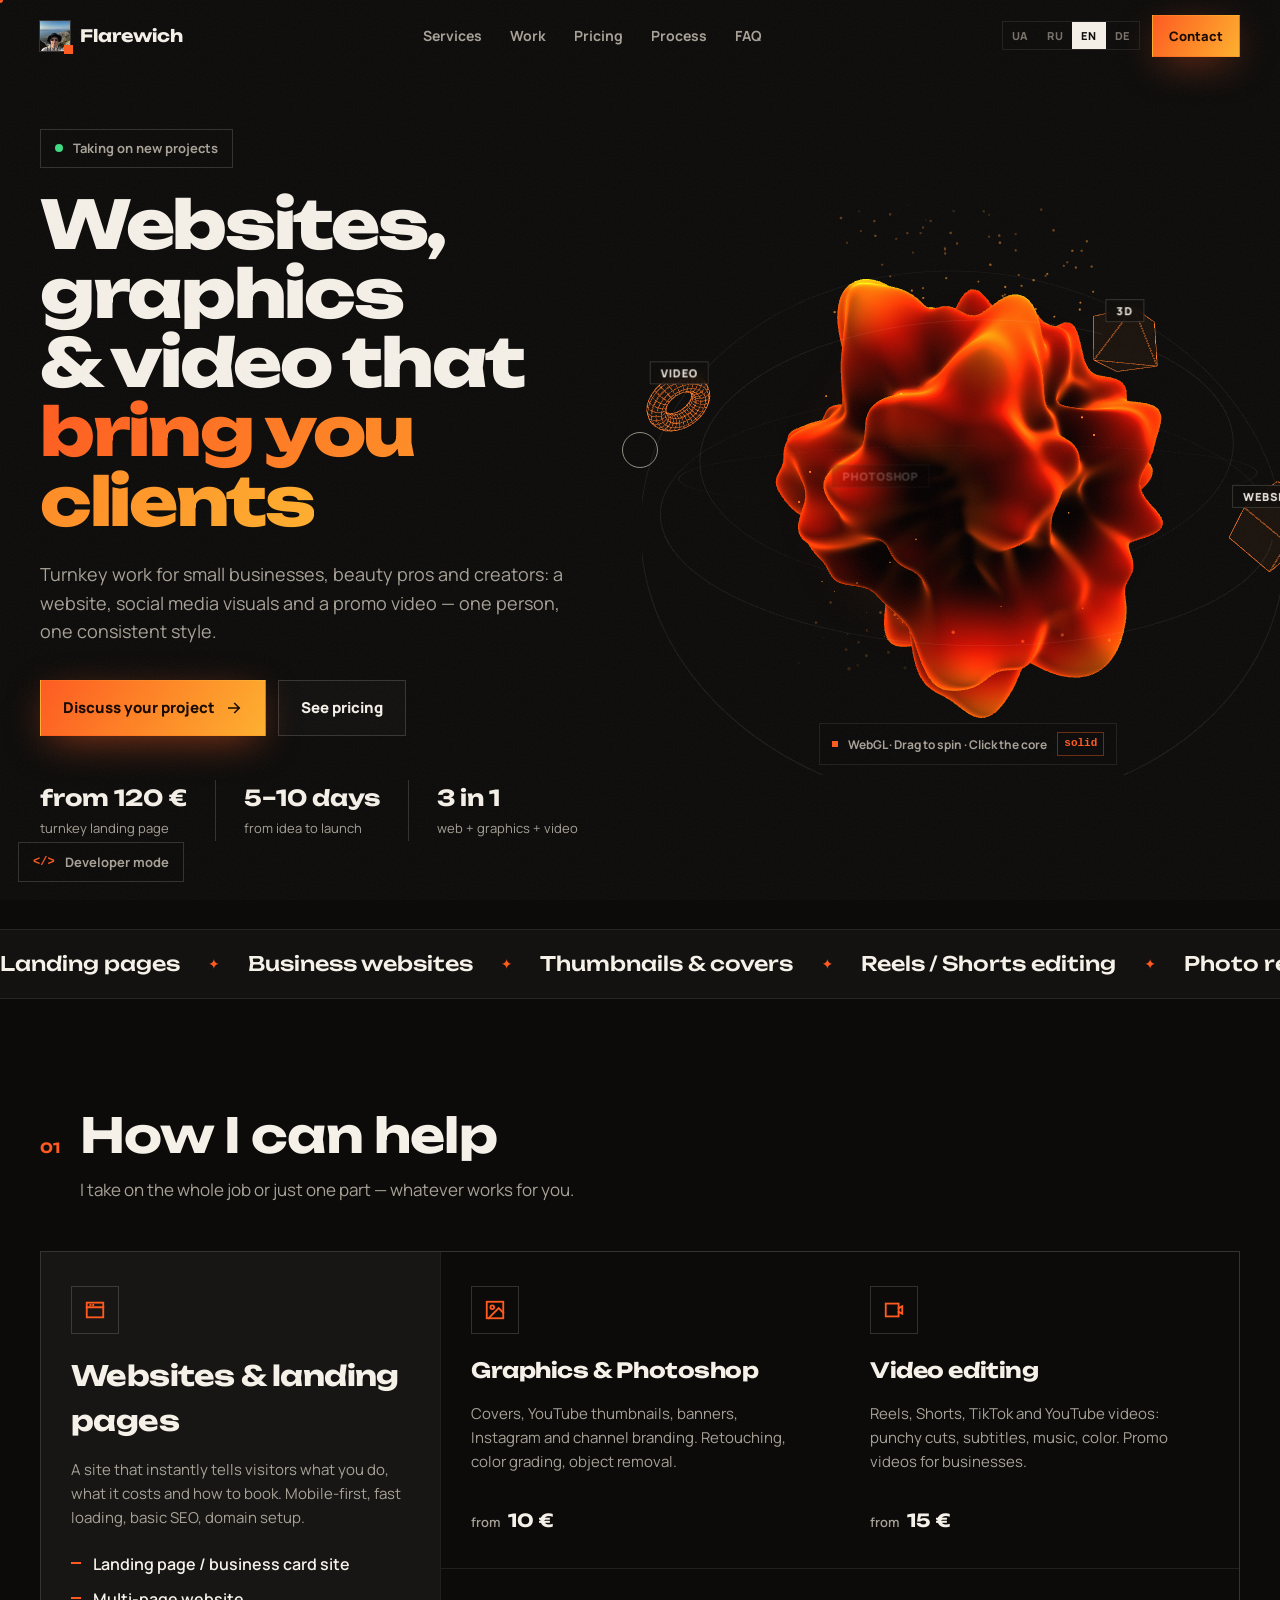
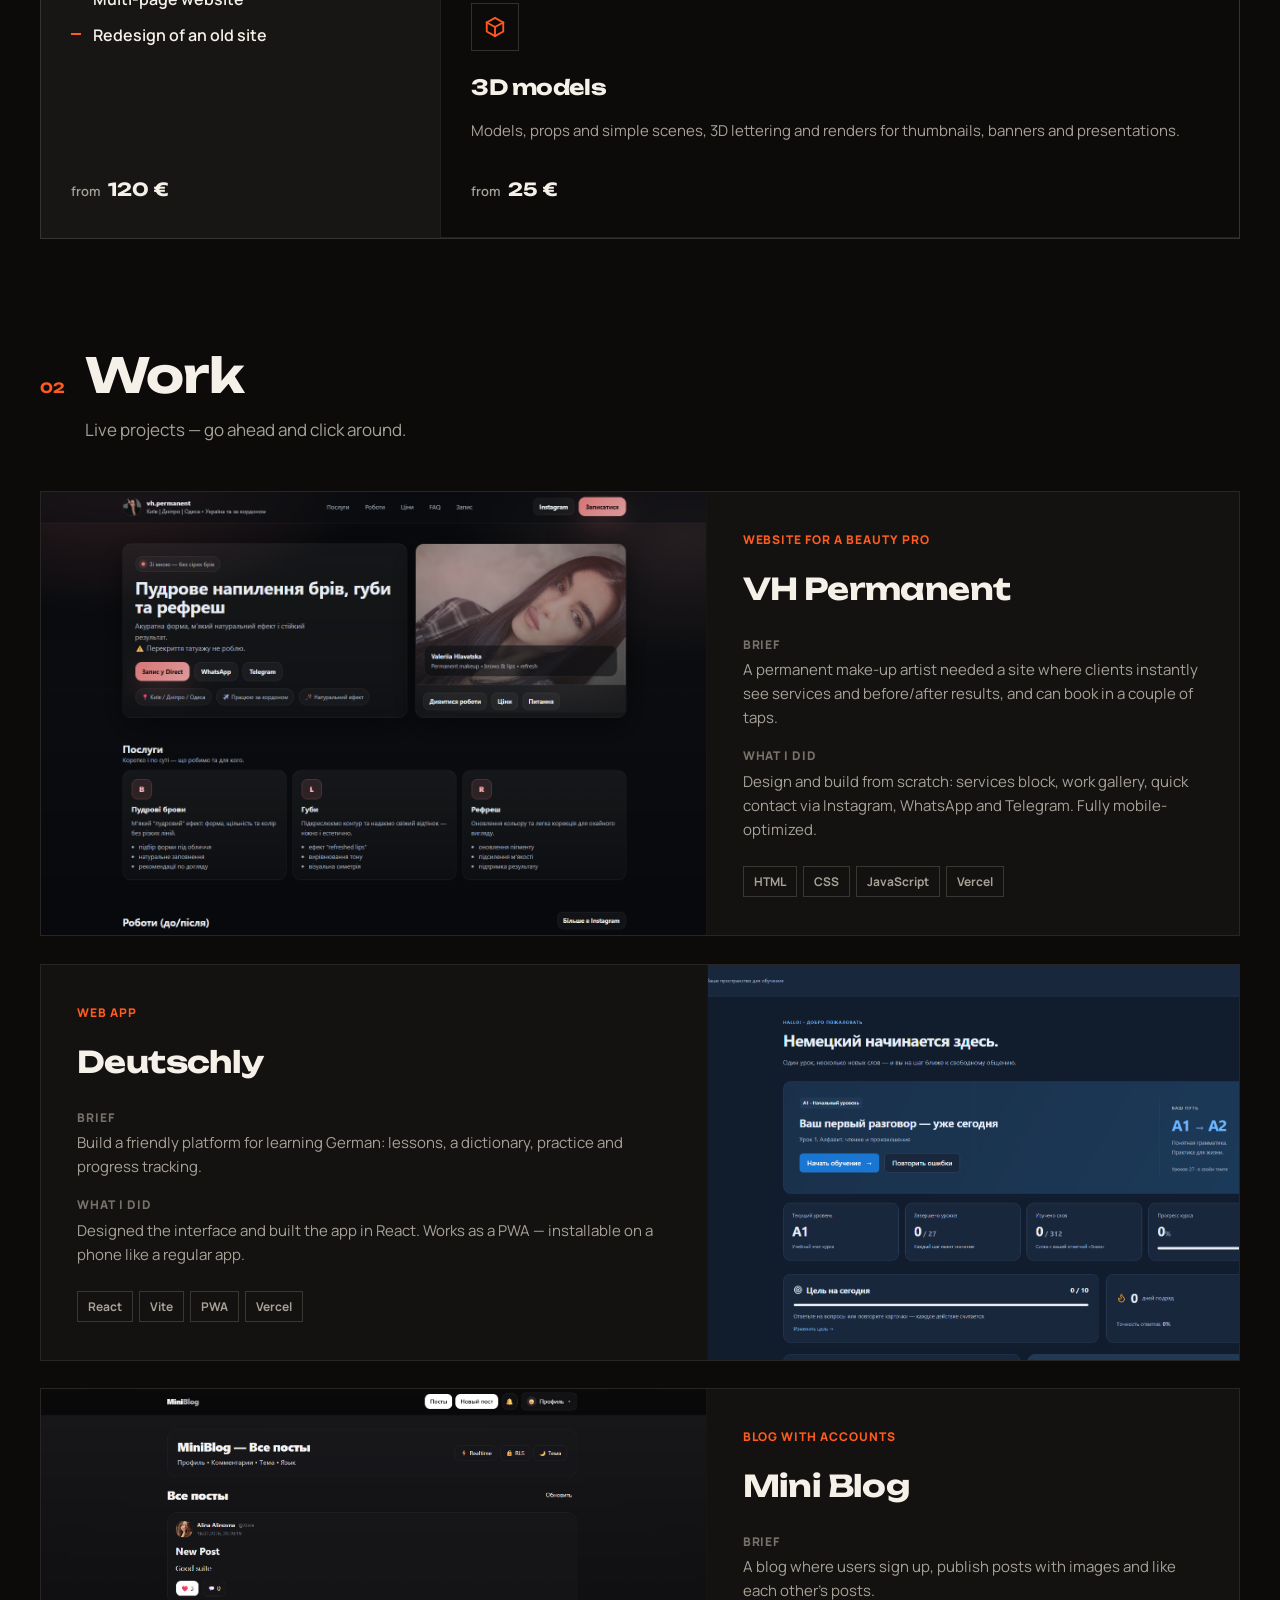
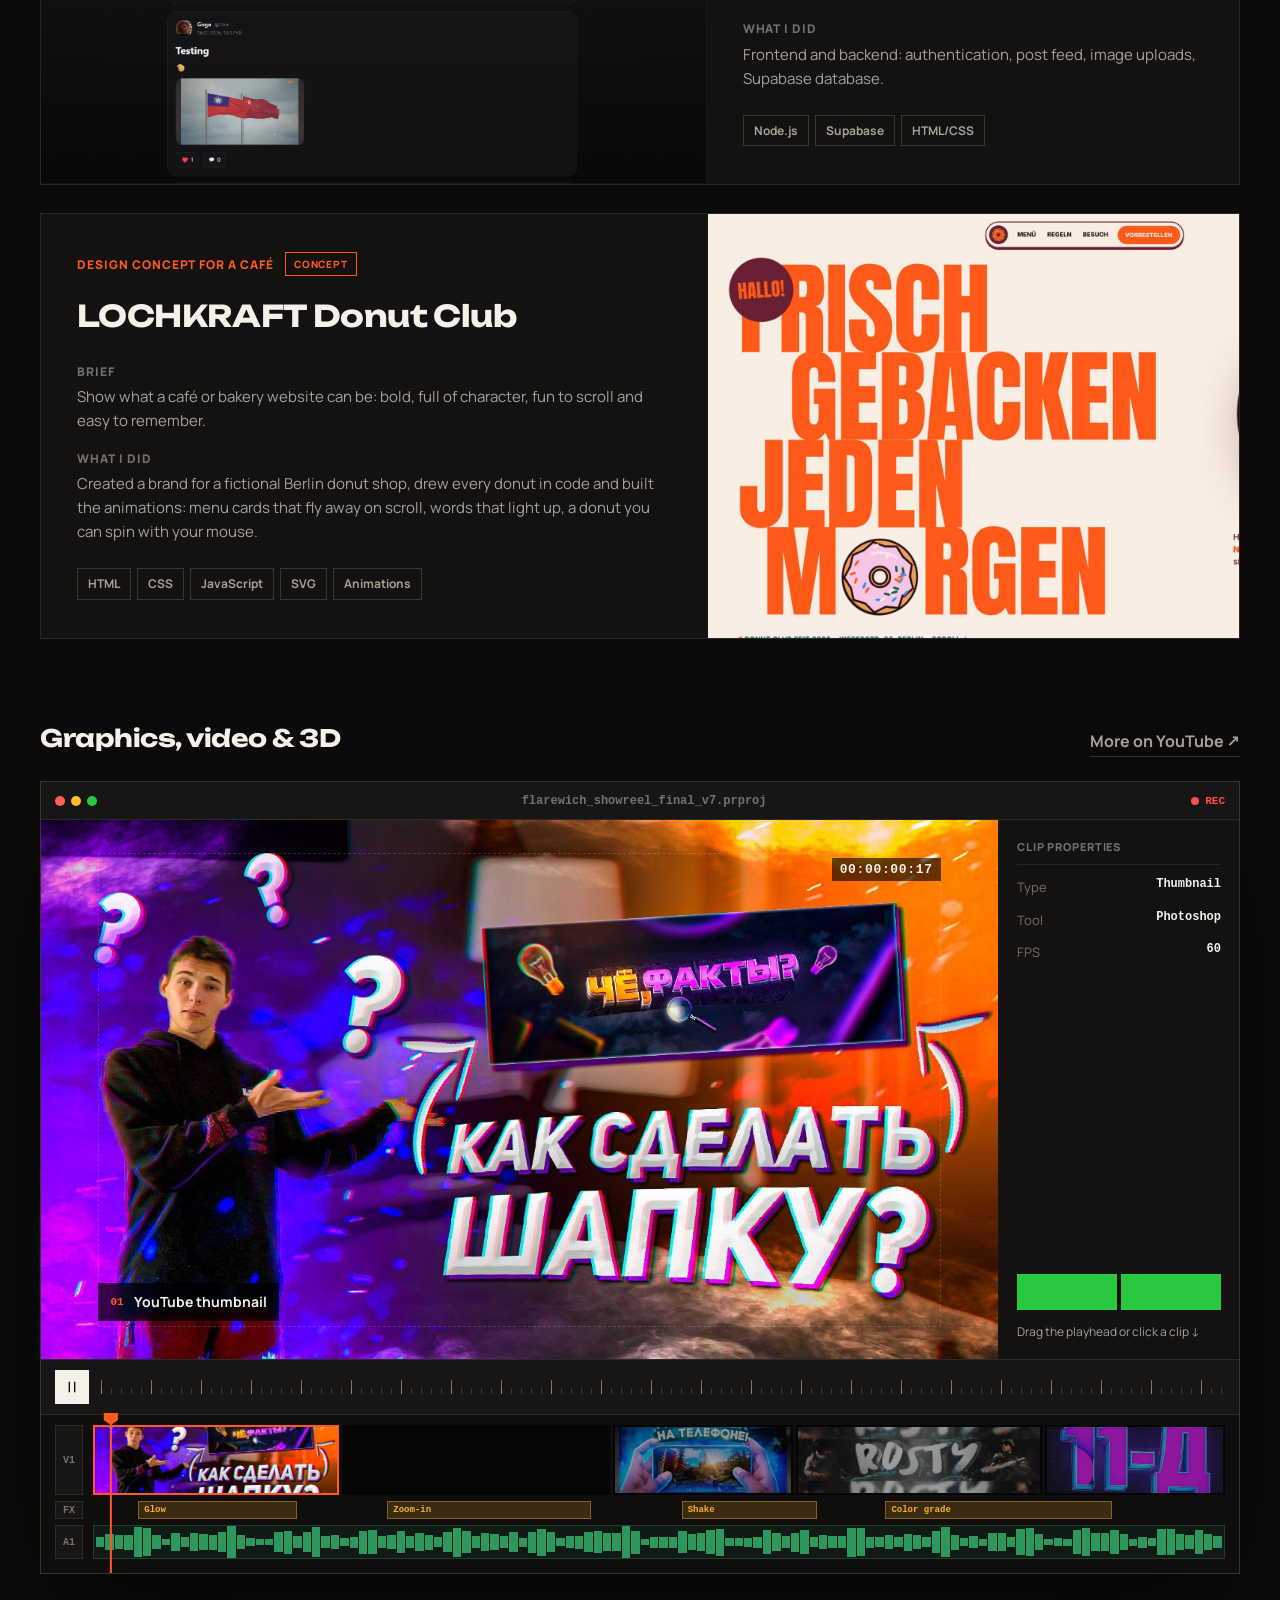
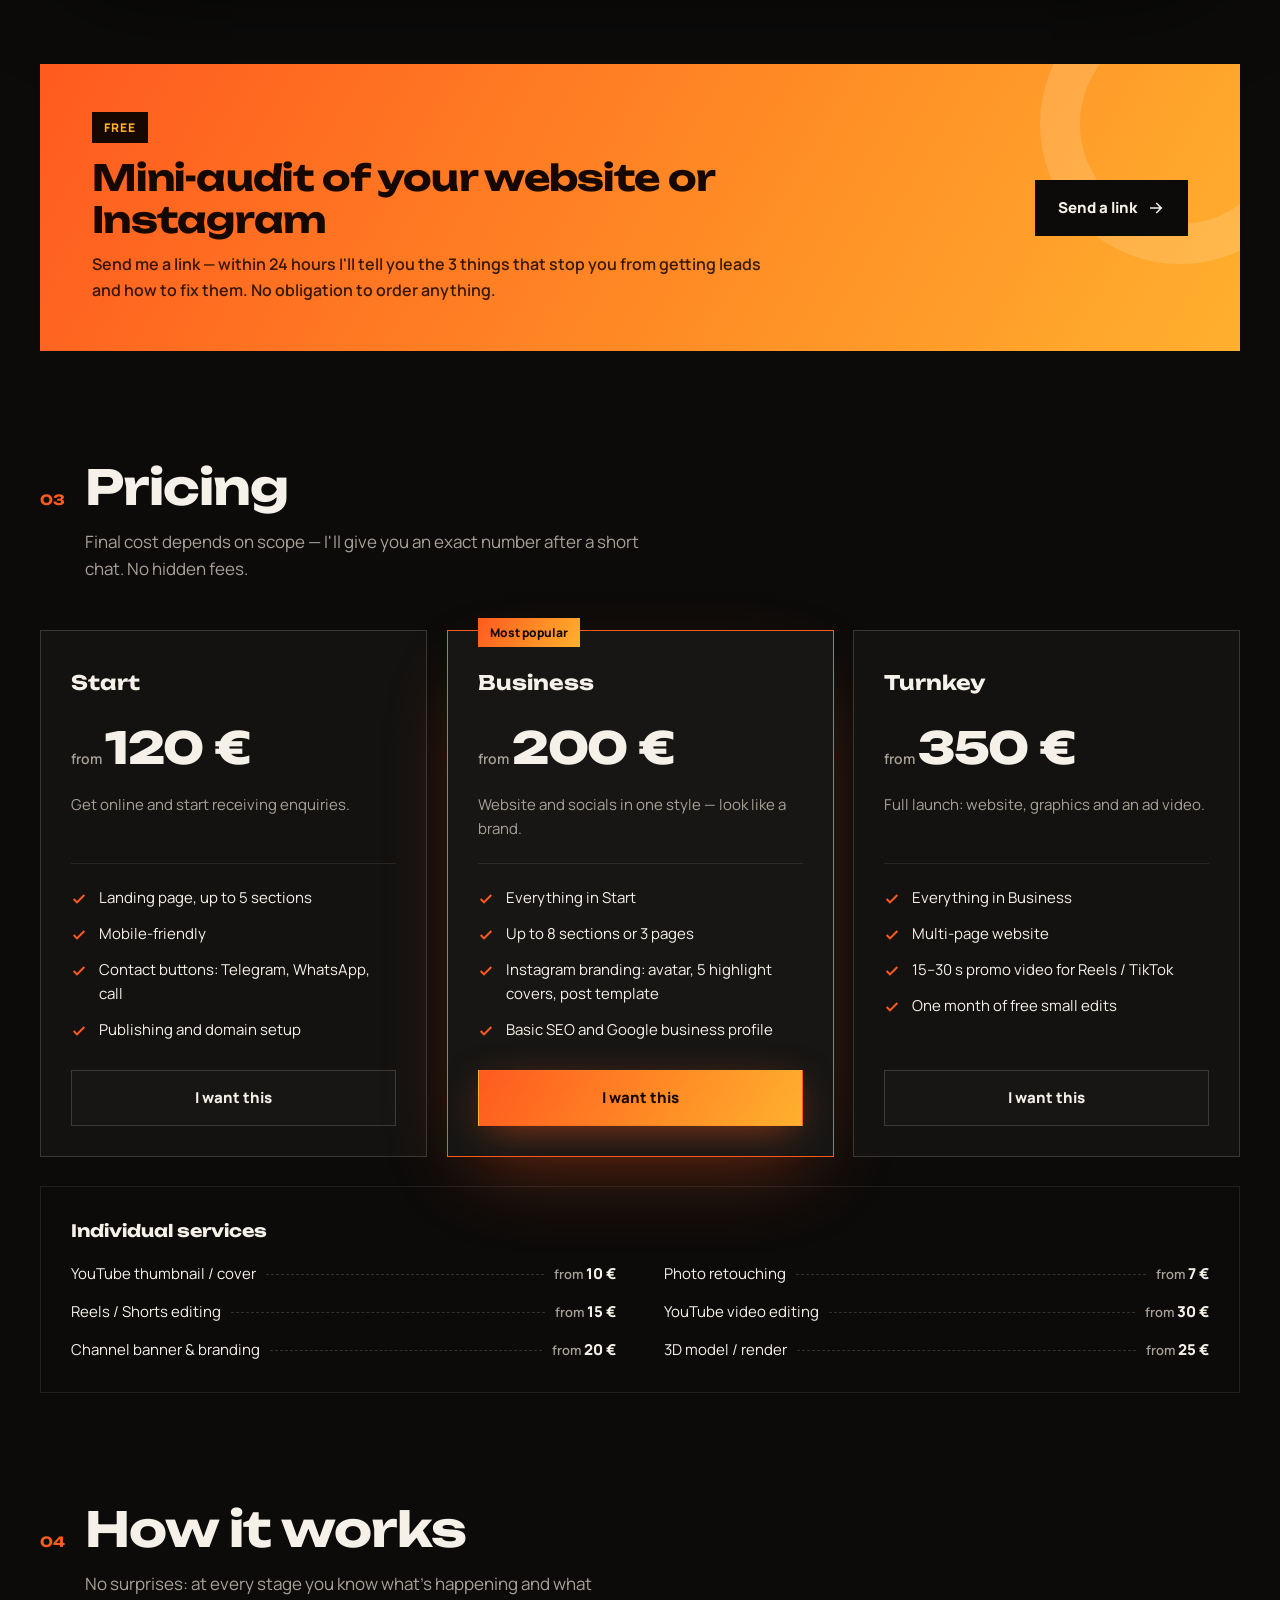
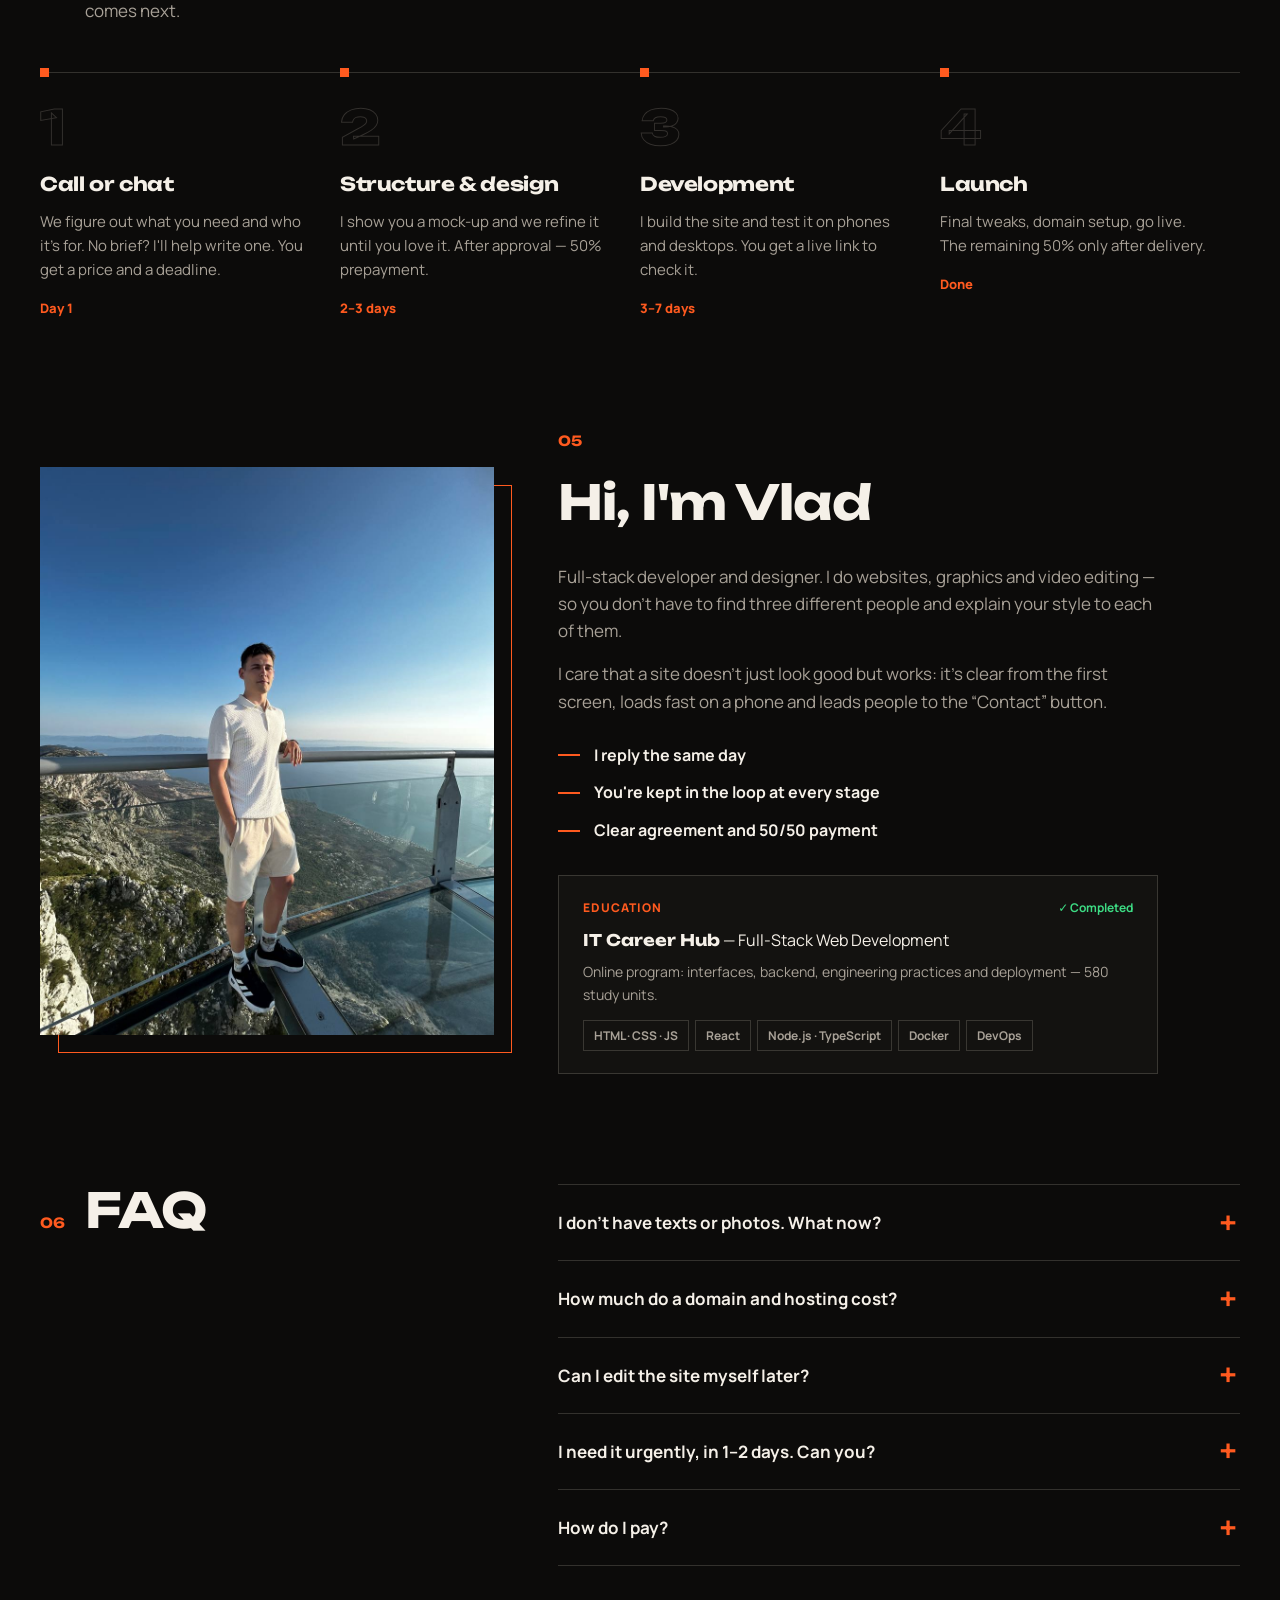
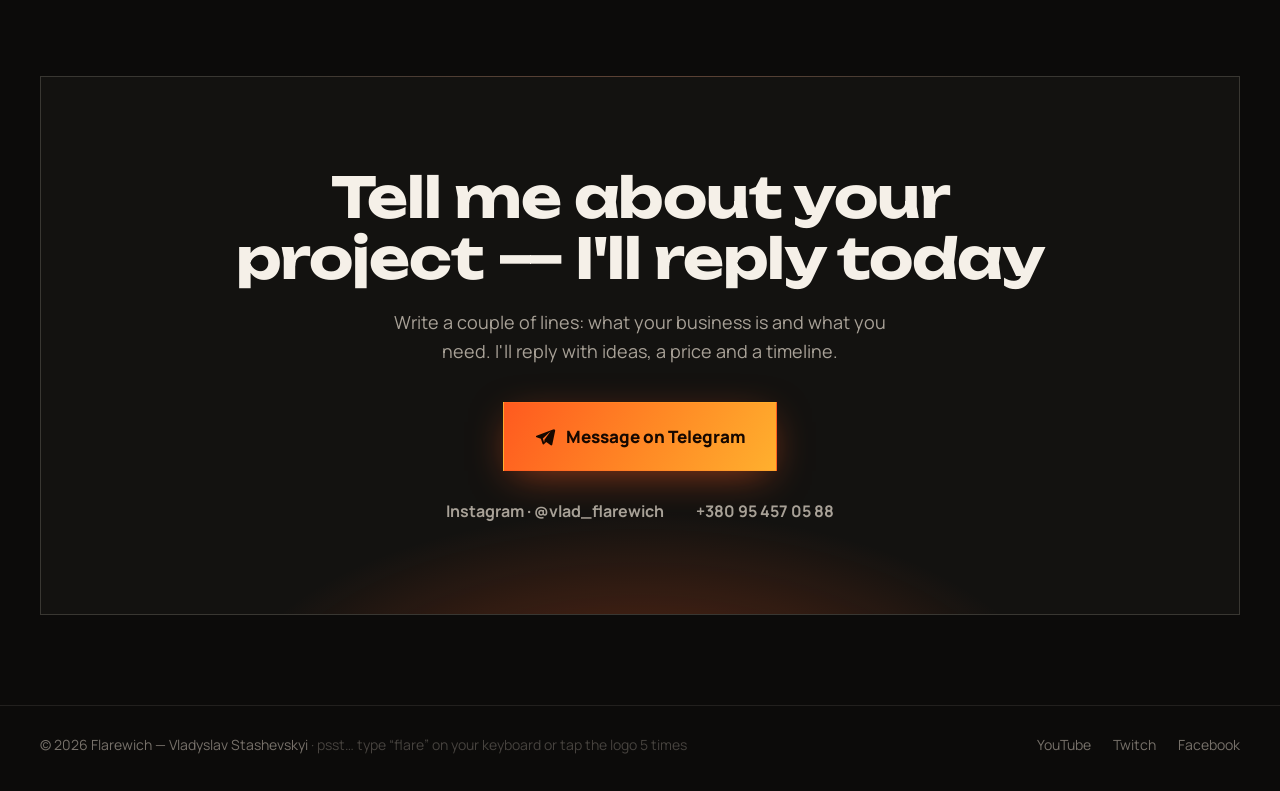
==== index.html @ beb7f109 "Концепт LOCHKRAFT в портфолио" ====
<!doctype html>
<html lang="ru">
  <head>
    <meta charset="utf-8" />
    <meta name="viewport" content="width=device-width,initial-scale=1" />
    <title>Flarewich — сайты, графика и видео для бизнеса</title>
    <meta
      name="description"
      content="Сайты, обложки и монтаж видео для малого бизнеса и блогеров — под ключ. Цены от 120 €, бесплатный мини-аудит вашего сайта."
    />
    <meta property="og:type" content="website" />
    <meta property="og:title" content="Flarewich — сайты, графика и видео для бизнеса" />
    <meta property="og:description" content="Сайт, графика и видео в одних руках. Цены на сайте, бесплатный мини-аудит." />
    <meta property="og:image" content="https://flarewich.com/img/screen%20suite%201.png" />
    <meta name="twitter:card" content="summary_large_image" />
    <meta name="theme-color" content="#0c0b0a" />

    <link rel="preconnect" href="https://fonts.googleapis.com" />
    <link rel="preconnect" href="https://fonts.gstatic.com" crossorigin />
    <link
      href="https://fonts.googleapis.com/css2?family=Unbounded:wght@500;700;800&family=Manrope:wght@400;500;600;700;800&display=swap"
      rel="stylesheet"
    />
    <link rel="stylesheet" href="style.css" />
    <link rel="icon" href="img/ava.jpg" />
  </head>
  <body>
    <!-- ============ TOPBAR ============ -->
    <header class="topbar" id="topbar">
      <div class="wrap topbar-inner">
        <a href="#top" class="brand" aria-label="Flarewich">
          <span class="brand-mark" aria-hidden="true"></span>
          <span>Flarewich</span>
        </a>

        <nav class="nav" id="nav" aria-label="Main">
          <a href="#services" data-i18n="nav_services">Услуги</a>
          <a href="#work" data-i18n="nav_work">Работы</a>
          <a href="#pricing" data-i18n="nav_pricing">Цены</a>
          <a href="#process" data-i18n="nav_process">Как работаю</a>
          <a href="#faq" data-i18n="nav_faq">FAQ</a>
        </nav>

        <div class="topbar-right">
          <div class="lang" role="group" aria-label="Language">
            <button type="button" data-lang="uk">UA</button>
            <button type="button" data-lang="ru">RU</button>
            <button type="button" data-lang="en">EN</button>
            <button type="button" data-lang="de">DE</button>
          </div>
          <a class="btn btn-sm btn-flare hide-sm" href="https://t.me/flarew1ch" target="_blank" rel="noreferrer" data-i18n="cta_short">Написать</a>
          <button class="burger" id="burger" aria-label="Menu" aria-expanded="false"><span></span><span></span></button>
        </div>
      </div>
    </header>

    <main id="top">
      <!-- ============ HERO ============ -->
      <section class="hero">
        <div class="wrap hero-grid">
          <div class="hero-copy">
            <div class="eyebrow reveal">
              <span class="pulse" aria-hidden="true"></span>
              <span data-i18n="hero_eyebrow">Принимаю новые проекты</span>
            </div>

            <h1 class="reveal" data-i18n="hero_title">
              Сайты, графика и&nbsp;видео, которые <em>приводят клиентов</em>
            </h1>

            <p class="hero-lead reveal" data-i18n="hero_lead">
              Делаю под ключ для малого бизнеса, мастеров и блогеров: сайт, обложки для соцсетей и промо-ролик — всё в одних руках и в одном стиле.
            </p>

            <div class="hero-actions reveal">
              <a class="btn btn-flare" href="https://t.me/flarew1ch" target="_blank" rel="noreferrer">
                <span data-i18n="cta_main">Обсудить проект</span>
                <svg viewBox="0 0 24 24" aria-hidden="true"><path d="M5 12h14M13 6l6 6-6 6"/></svg>
              </a>
              <a class="btn btn-ghost" href="#pricing" data-i18n="cta_prices">Смотреть цены</a>
            </div>

            <ul class="hero-facts reveal">
              <li><strong><span data-i18n="from">от</span> 120 €</strong><span data-i18n="fact_1">лендинг под ключ</span></li>
              <li><strong data-i18n="fact_2_num">5–10 дней</strong><span data-i18n="fact_2">от идеи до запуска</span></li>
              <li><strong data-i18n="fact_3_num">3 в 1</strong><span data-i18n="fact_3">сайт + графика + видео</span></li>
            </ul>
          </div>

          <div class="hero-visual reveal">
            <div class="hero3d" id="hero3d" aria-label="Interactive 3D"></div>
            <div class="hint3d" aria-hidden="true">
              <span class="hint-dot"></span>
              <span data-i18n="hint3d">WebGL · Потяни, чтобы покрутить · Кликни по центру</span>
              <b id="modeName">solid</b>
            </div>
            <div class="shot shot-1">
              <div class="shot-bar"><i></i><i></i><i></i><span>vhpermanent.vercel.app</span></div>
              <img src="img/screen%20suite%201.png" alt="" />
            </div>
            <div class="shot shot-2">
              <div class="shot-bar"><i></i><i></i><i></i><span>deutschly.app</span></div>
              <img src="img/Deutchly.png" alt="" />
            </div>
            <div class="shot shot-3">
              <img src="img/Prewyu.jpg" alt="" />
            </div>
            <div class="glow" aria-hidden="true"></div>
          </div>
        </div>
      </section>

      <!-- ============ TICKER ============ -->
      <div class="ticker" aria-hidden="true">
        <div class="ticker-track" id="ticker">
          <span data-i18n="tk_1">Лендинги</span><b>✦</b>
          <span data-i18n="tk_2">Сайты-визитки</span><b>✦</b>
          <span data-i18n="tk_3">Обложки и превью</span><b>✦</b>
          <span data-i18n="tk_4">Монтаж Reels / Shorts</span><b>✦</b>
          <span data-i18n="tk_5">Ретушь фото</span><b>✦</b>
          <span data-i18n="tk_6">Оформление каналов</span><b>✦</b>
          <span data-i18n="tk_7">3D-модели</span><b>✦</b>
        </div>
      </div>

      <!-- ============ SERVICES ============ -->
      <section id="services" class="section">
        <div class="wrap">
          <div class="section-head reveal">
            <span class="num">01</span>
            <h2 data-i18n="services_title">Чем могу помочь</h2>
            <p data-i18n="services_sub">Беру задачу целиком или отдельную часть — как удобнее вам.</p>
          </div>

          <div class="services">
            <article class="svc svc-main reveal">
              <div class="svc-ico">
                <svg viewBox="0 0 24 24"><rect x="3" y="4" width="18" height="16"/><path d="M3 9h18M7 6.5h.01M10 6.5h.01"/></svg>
              </div>
              <h3 data-i18n="s1_title">Сайты и лендинги</h3>
              <p data-i18n="s1_text">Сайт, по которому клиенту понятно, что вы делаете, сколько стоит и как записаться. Адаптив под телефоны, быстрая загрузка, базовое SEO, подключение домена.</p>
              <ul class="svc-list">
                <li data-i18n="s1_li1">Лендинг / сайт-визитка</li>
                <li data-i18n="s1_li2">Многостраничный сайт</li>
                <li data-i18n="s1_li3">Редизайн старого сайта</li>
              </ul>
              <div class="svc-price"><span data-i18n="from">от</span> 120 €</div>
            </article>

            <article class="svc reveal">
              <div class="svc-ico">
                <svg viewBox="0 0 24 24"><rect x="3" y="3" width="18" height="18"/><circle cx="9" cy="9" r="2"/><path d="M21 15l-5-5L5 21"/></svg>
              </div>
              <h3 data-i18n="s2_title">Графика и Photoshop</h3>
              <p data-i18n="s2_text">Обложки, превью для YouTube, баннеры, оформление Instagram и каналов. Ретушь, цветокор, удаление лишнего с фото.</p>
              <div class="svc-price"><span data-i18n="from">от</span> 10 €</div>
            </article>

            <article class="svc reveal">
              <div class="svc-ico">
                <svg viewBox="0 0 24 24"><rect x="3" y="5" width="14" height="14"/><path d="M17 10l4-2v8l-4-2"/></svg>
              </div>
              <h3 data-i18n="s3_title">Монтаж видео</h3>
              <p data-i18n="s3_text">Reels, Shorts, TikTok и ролики для YouTube: динамичная нарезка, субтитры, музыка, цвет. Промо-ролики для бизнеса.</p>
              <div class="svc-price"><span data-i18n="from">от</span> 15 €</div>
            </article>

            <article class="svc reveal">
              <div class="svc-ico">
                <svg viewBox="0 0 24 24"><path d="M12 2l9 5v10l-9 5-9-5V7z"/><path d="M12 22V12M21 7l-9 5-9-5"/></svg>
              </div>
              <h3 data-i18n="s4_title">3D-модели</h3>
              <p data-i18n="s4_text">Модели, пропсы и простые сцены, 3D-надписи и рендеры для превью, баннеров и презентаций.</p>
              <div class="svc-price"><span data-i18n="from">от</span> 25 €</div>
            </article>
          </div>
        </div>
      </section>

      <!-- ============ WORK ============ -->
      <section id="work" class="section">
        <div class="wrap">
          <div class="section-head reveal">
            <span class="num">02</span>
            <h2 data-i18n="work_title">Работы</h2>
            <p data-i18n="work_sub">Живые проекты — можно открыть и потыкать.</p>
          </div>

          <div class="cases">
            <!-- Case 1 -->
            <article class="case reveal">
              <a class="case-img" href="https://vhpermanent.vercel.app/" target="_blank" rel="noreferrer">
                <img src="img/screen%20suite%201.png" alt="VH Permanent website" loading="lazy" />
                <span class="case-open" data-i18n="open_site">Открыть сайт ↗</span>
              </a>
              <div class="case-body">
                <div class="case-tag" data-i18n="c1_tag">Сайт для бьюти-мастера</div>
                <h3>VH Permanent</h3>
                <dl class="case-dl">
                  <div><dt data-i18n="task">Задача</dt><dd data-i18n="c1_task">Мастеру перманентного макияжа нужен был сайт, через который клиентки сразу видят услуги, работы «до/после» и записываются в пару кликов.</dd></div>
                  <div><dt data-i18n="done">Что сделал</dt><dd data-i18n="c1_done">Дизайн и вёрстку с нуля: блок услуг, галерею работ, быструю связь через Instagram, WhatsApp и Telegram. Полностью адаптирован под телефон.</dd></div>
                </dl>
                <div class="chips"><span>HTML</span><span>CSS</span><span>JavaScript</span><span>Vercel</span></div>
              </div>
            </article>

            <!-- Case 2 -->
            <article class="case case-rev reveal">
              <a class="case-img" href="https://deutschly-beta-phi.vercel.app/" target="_blank" rel="noreferrer">
                <img src="img/Deutchly.png" alt="Deutschly web app" loading="lazy" />
                <span class="case-open" data-i18n="open_app">Открыть приложение ↗</span>
              </a>
              <div class="case-body">
                <div class="case-tag" data-i18n="c2_tag">Веб-приложение</div>
                <h3>Deutschly</h3>
                <dl class="case-dl">
                  <div><dt data-i18n="task">Задача</dt><dd data-i18n="c2_task">Сделать удобную платформу для изучения немецкого: уроки, словарь, практика и отслеживание прогресса.</dd></div>
                  <div><dt data-i18n="done">Что сделал</dt><dd data-i18n="c2_done">Спроектировал интерфейс и собрал приложение на React. Работает как PWA — можно установить на телефон как обычное приложение.</dd></div>
                </dl>
                <div class="chips"><span>React</span><span>Vite</span><span>PWA</span><span>Vercel</span></div>
              </div>
            </article>

            <!-- Case 3 -->
            <article class="case reveal">
              <a class="case-img" href="https://mini-blog-ten-rho.vercel.app/" target="_blank" rel="noreferrer">
                <img src="img/mini-blog.png" alt="Mini Blog website" loading="lazy" />
                <span class="case-open" data-i18n="open_site">Открыть сайт ↗</span>
              </a>
              <div class="case-body">
                <div class="case-tag" data-i18n="c3_tag">Блог с аккаунтами</div>
                <h3>Mini Blog</h3>
                <dl class="case-dl">
                  <div><dt data-i18n="task">Задача</dt><dd data-i18n="c3_task">Блог, где пользователи регистрируются, публикуют посты с картинками и ставят лайки.</dd></div>
                  <div><dt data-i18n="done">Что сделал</dt><dd data-i18n="c3_done">Фронтенд и бэкенд: авторизация, лента постов, загрузка изображений, база данных на Supabase.</dd></div>
                </dl>
                <div class="chips"><span>Node.js</span><span>Supabase</span><span>HTML/CSS</span></div>
              </div>
            </article>

            <!-- Case 4: concept -->
            <article class="case case-rev reveal">
              <a class="case-img" href="concepts/lochkraft/" target="_blank" rel="noreferrer">
                <img src="img/concept-lochkraft.jpg" alt="LOCHKRAFT Donut Club — concept website" loading="lazy" style="object-position: left center" />
                <span class="case-open" data-i18n="open_concept">Открыть концепт ↗</span>
              </a>
              <div class="case-body">
                <div class="case-tag"><span data-i18n="c4_tag">Дизайн-концепт для кафе</span> <span class="badge-concept" data-i18n="concept_badge">Концепт</span></div>
                <h3>LOCHKRAFT Donut Club</h3>
                <dl class="case-dl">
                  <div><dt data-i18n="task">Задача</dt><dd data-i18n="c4_task">Показать, каким может быть сайт для кафе или пекарни: ярким, с характером, таким, чтобы его хотелось листать и запоминали.</dd></div>
                  <div><dt data-i18n="done">Что сделал</dt><dd data-i18n="c4_done">Придумал бренд для выдуманной пончиковой в Берлине, нарисовал все пончики кодом и сделал анимации: меню-карточки, которые улетают при прокрутке, загорающийся текст, пончик, который можно раскрутить мышкой.</dd></div>
                </dl>
                <div class="chips"><span>HTML</span><span>CSS</span><span>JavaScript</span><span>SVG</span><span data-i18n="chip_anim">Анимации</span></div>
              </div>
            </article>
          </div>

          <!-- Visual gallery as a video editor -->
          <div class="gallery-head reveal">
            <h3 data-i18n="gallery_title">Графика, видео и 3D</h3>
            <a class="link-arrow" href="https://www.youtube.com/@%D0%A4%D0%BB%D0%B0%D1%80%D0%B5%D0%B2%D0%B8%D1%87%D1%8C" target="_blank" rel="noreferrer" data-i18n="gallery_more">Больше на YouTube ↗</a>
          </div>

          <div class="editor reveal" id="editor">
            <div class="ed-top">
              <div class="ed-dots"><i></i><i></i><i></i></div>
              <div class="ed-title">flarewich_showreel_final_v7.prproj</div>
              <div class="ed-rec"><span></span>REC</div>
            </div>

            <div class="ed-main">
              <div class="ed-monitor" id="edMonitor">
                <img id="edFrame" src="img/Prewyu.jpg" alt="" />
                <div class="ed-safe" aria-hidden="true"></div>
                <div class="ed-caption"><span id="edCapTag">01</span><strong id="edCap" data-i18n="g1">Превью для YouTube</strong></div>
                <a class="ed-watch" id="edWatch" href="https://www.youtube.com/watch?v=kMBmOW1_8vI" target="_blank" rel="noreferrer" hidden>
                  <svg viewBox="0 0 24 24" aria-hidden="true"><path d="M8 5v14l11-7z"/></svg>
                  <span data-i18n="watch">Смотреть ролик</span>
                </a>
                <div class="ed-tc" id="edTc">00:00:00:00</div>
              </div>

              <aside class="ed-side">
                <div class="ed-side-title" data-i18n="ed_props">Свойства клипа</div>
                <div class="ed-prop"><span data-i18n="ed_type">Тип</span><b id="edType">Thumbnail</b></div>
                <div class="ed-prop"><span data-i18n="ed_tool">Инструмент</span><b id="edTool">Photoshop</b></div>
                <div class="ed-prop"><span>FPS</span><b>60</b></div>
                <div class="ed-meter" aria-hidden="true"><i></i><i></i></div>
                <div class="ed-hint" data-i18n="ed_hint">Тащи плейхед или кликай по клипам ↓</div>
              </aside>
            </div>

            <div class="ed-controls">
              <button type="button" class="ed-play" id="edPlay" aria-label="Play / pause">
                <svg class="i-pause" viewBox="0 0 24 24"><path d="M8 5v14M16 5v14"/></svg>
                <svg class="i-play" viewBox="0 0 24 24"><path d="M8 5v14l11-7z"/></svg>
              </button>
              <div class="ed-ruler" aria-hidden="true"></div>
            </div>

            <div class="ed-timeline" id="edTimeline">
              <div class="ed-track ed-v">
                <span class="ed-lbl">V1</span>
                <div class="ed-clips" id="edClips">
                  <button class="clip" data-src="img/Prewyu.jpg" data-cap="g1" data-type="Thumbnail" data-tool="Photoshop" style="--w:22"><img src="img/Prewyu.jpg" alt="" /></button>
                  <button class="clip" data-src="https://i.ytimg.com/vi/kMBmOW1_8vI/hqdefault.jpg" data-cap="g2" data-type="Video edit" data-tool="CapCut · OBS" data-video="1" style="--w:24"><img src="https://i.ytimg.com/vi/kMBmOW1_8vI/hqdefault.jpg" alt="" onerror="this.style.visibility='hidden'" /></button>
                  <button class="clip" data-src="img/Prewiu2.jpg" data-cap="g3" data-type="Stream cover" data-tool="Photoshop" data-pos="top" style="--w:16"><img src="img/Prewiu2.jpg" alt="" /></button>
                  <button class="clip" data-src="img/shapka.jpg" data-cap="g4" data-type="Channel banner" data-tool="Photoshop" style="--w:22"><img src="img/shapka.jpg" alt="" /></button>
                  <button class="clip" data-src="img/3d.jpg" data-cap="g5" data-type="3D render" data-tool="3D · Render" style="--w:16"><img src="img/3d.jpg" alt="" /></button>
                </div>
              </div>
              <div class="ed-track ed-fx">
                <span class="ed-lbl">FX</span>
                <div class="ed-fxbar"><span style="--l:4;--w:14">Glow</span><span style="--l:26;--w:18">Zoom-in</span><span style="--l:52;--w:12">Shake</span><span style="--l:70;--w:20">Color grade</span></div>
              </div>
              <div class="ed-track ed-a">
                <span class="ed-lbl">A1</span>
                <div class="ed-wave" id="edWave"></div>
              </div>
              <div class="ed-playhead" id="edHead"><span></span></div>
            </div>
          </div>
        </div>
      </section>

      <!-- ============ AUDIT (hook) ============ -->
      <section class="section section-tight">
        <div class="wrap">
          <div class="audit reveal">
            <div class="audit-copy">
              <span class="badge-free" data-i18n="audit_badge">Бесплатно</span>
              <h2 data-i18n="audit_title">Мини-аудит вашего сайта или Instagram</h2>
              <p data-i18n="audit_text">Пришлите ссылку — в течение 24 часов отвечу, какие 3 вещи мешают вам получать заявки и как это исправить. Без обязательств что-то заказывать.</p>
            </div>
            <a class="btn btn-dark" href="https://t.me/flarew1ch" target="_blank" rel="noreferrer">
              <span data-i18n="audit_cta">Отправить ссылку</span>
              <svg viewBox="0 0 24 24" aria-hidden="true"><path d="M5 12h14M13 6l6 6-6 6"/></svg>
            </a>
          </div>
        </div>
      </section>

      <!-- ============ PRICING ============ -->
      <section id="pricing" class="section">
        <div class="wrap">
          <div class="section-head reveal">
            <span class="num">03</span>
            <h2 data-i18n="pricing_title">Цены</h2>
            <p data-i18n="pricing_sub">Итоговая стоимость зависит от объёма — точную цифру назову после короткого разговора. Без скрытых доплат.</p>
          </div>

          <div class="plans">
            <article class="plan reveal">
              <div class="plan-name" data-i18n="pl1_name">Старт</div>
              <div class="plan-price"><span data-i18n="from">от</span> <b>120 €</b></div>
              <p class="plan-for" data-i18n="pl1_for">Чтобы появиться в интернете и начать получать заявки.</p>
              <ul>
                <li data-i18n="pl1_1">Лендинг до 5 блоков</li>
                <li data-i18n="pl1_2">Адаптив под телефоны</li>
                <li data-i18n="pl1_3">Кнопки связи: Telegram, WhatsApp, звонок</li>
                <li data-i18n="pl1_4">Публикация и подключение домена</li>
              </ul>
              <a class="btn btn-ghost btn-block" href="https://t.me/flarew1ch" target="_blank" rel="noreferrer" data-i18n="pl_cta">Хочу этот</a>
            </article>

            <article class="plan plan-hot reveal">
              <div class="plan-flag" data-i18n="pl_popular">Чаще всего выбирают</div>
              <div class="plan-name" data-i18n="pl2_name">Бизнес</div>
              <div class="plan-price"><span data-i18n="from">от</span> <b>200 €</b></div>
              <p class="plan-for" data-i18n="pl2_for">Сайт и соцсети в одном стиле — выглядите как бренд.</p>
              <ul>
                <li data-i18n="pl2_1">Всё из «Старт»</li>
                <li data-i18n="pl2_2">До 8 блоков или 3 страницы</li>
                <li data-i18n="pl2_3">Оформление Instagram: аватар, 5 обложек хайлайтов, шаблон поста</li>
                <li data-i18n="pl2_4">Базовое SEO и карточка для Google</li>
              </ul>
              <a class="btn btn-flare btn-block" href="https://t.me/flarew1ch" target="_blank" rel="noreferrer" data-i18n="pl_cta">Хочу этот</a>
            </article>

            <article class="plan reveal">
              <div class="plan-name" data-i18n="pl3_name">Под ключ</div>
              <div class="plan-price"><span data-i18n="from">от</span> <b>350 €</b></div>
              <p class="plan-for" data-i18n="pl3_for">Полный запуск: сайт, графика и видео для рекламы.</p>
              <ul>
                <li data-i18n="pl3_1">Всё из «Бизнес»</li>
                <li data-i18n="pl3_2">Многостраничный сайт</li>
                <li data-i18n="pl3_3">Промо-ролик 15–30 сек для Reels / TikTok</li>
                <li data-i18n="pl3_4">Месяц бесплатных мелких правок</li>
              </ul>
              <a class="btn btn-ghost btn-block" href="https://t.me/flarew1ch" target="_blank" rel="noreferrer" data-i18n="pl_cta">Хочу этот</a>
            </article>
          </div>

          <div class="alacarte reveal">
            <div class="ac-title" data-i18n="ac_title">Отдельные услуги</div>
            <div class="ac-grid">
              <div class="ac-row"><span data-i18n="ac_1">Превью / обложка для YouTube</span><i></i><b><span data-i18n="from">от</span> 10 €</b></div>
              <div class="ac-row"><span data-i18n="ac_2">Ретушь фото</span><i></i><b><span data-i18n="from">от</span> 7 €</b></div>
              <div class="ac-row"><span data-i18n="ac_3">Монтаж Reels / Shorts</span><i></i><b><span data-i18n="from">от</span> 15 €</b></div>
              <div class="ac-row"><span data-i18n="ac_4">Монтаж ролика для YouTube</span><i></i><b><span data-i18n="from">от</span> 30 €</b></div>
              <div class="ac-row"><span data-i18n="ac_5">Шапка и оформление канала</span><i></i><b><span data-i18n="from">от</span> 20 €</b></div>
              <div class="ac-row"><span data-i18n="ac_6">3D-модель / рендер</span><i></i><b><span data-i18n="from">от</span> 25 €</b></div>
            </div>
          </div>
        </div>
      </section>

      <!-- ============ PROCESS ============ -->
      <section id="process" class="section">
        <div class="wrap">
          <div class="section-head reveal">
            <span class="num">04</span>
            <h2 data-i18n="process_title">Как проходит работа</h2>
            <p data-i18n="process_sub">Без сюрпризов: на каждом этапе знаете, что происходит и что будет дальше.</p>
          </div>

          <ol class="steps">
            <li class="step reveal">
              <span class="step-n">1</span>
              <h3 data-i18n="st1_t">Созвон или переписка</h3>
              <p data-i18n="st1_p">Разбираемся, что нужно и для кого. Нет ТЗ — помогу его составить. Называю цену и срок.</p>
              <span class="step-time" data-i18n="st1_time">День 1</span>
            </li>
            <li class="step reveal">
              <span class="step-n">2</span>
              <h3 data-i18n="st2_t">Структура и дизайн</h3>
              <p data-i18n="st2_p">Показываю макет. Вносим правки, пока вам не понравится. После согласования — предоплата 50%.</p>
              <span class="step-time" data-i18n="st2_time">2–3 дня</span>
            </li>
            <li class="step reveal">
              <span class="step-n">3</span>
              <h3 data-i18n="st3_t">Разработка</h3>
              <p data-i18n="st3_p">Собираю сайт, проверяю на телефонах и компьютерах. Присылаю ссылку, чтобы вы посмотрели вживую.</p>
              <span class="step-time" data-i18n="st3_time">3–7 дней</span>
            </li>
            <li class="step reveal">
              <span class="step-n">4</span>
              <h3 data-i18n="st4_t">Запуск</h3>
              <p data-i18n="st4_p">Финальные правки, подключаю домен, публикую. Оставшиеся 50% — только после сдачи.</p>
              <span class="step-time" data-i18n="st4_time">Финиш</span>
            </li>
          </ol>
        </div>
      </section>

      <!-- ============ ABOUT ============ -->
      <section class="section">
        <div class="wrap about">
          <div class="about-photo reveal">
            <img src="img/AVA2.jpg" alt="Vladyslav Stashevskyi" loading="lazy" />
          </div>
          <div class="about-copy reveal">
            <span class="num">05</span>
            <h2 data-i18n="about_title">Привет, я Влад</h2>
            <p data-i18n="about_p1">Full-stack разработчик и дизайнер. Делаю сайты, графику и монтаж — поэтому вам не нужно искать трёх разных людей и объяснять каждому, какой у вас стиль.</p>
            <p data-i18n="about_p2">Мне важно, чтобы сайт не просто красиво выглядел, а работал: был понятен с первого экрана, быстро грузился на телефоне и вёл человека к кнопке «Написать».</p>
            <ul class="about-points">
              <li data-i18n="ab_1">Отвечаю в тот же день</li>
              <li data-i18n="ab_2">Держу в курсе на каждом этапе</li>
              <li data-i18n="ab_3">Работаю по договорённости и предоплате 50/50</li>
            </ul>
            <div class="edu">
              <div class="edu-top"><span class="edu-lbl" data-i18n="edu_lbl">Образование</span><span class="edu-ok" data-i18n="edu_ok">Завершено</span></div>
              <div class="edu-name"><b>IT Career Hub</b> — Full-Stack Web Development</div>
              <p data-i18n="edu_text">Онлайн-программа: интерфейсы, серверная часть, инженерные практики и деплой — 580 учебных единиц.</p>
              <div class="chips"><span>HTML · CSS · JS</span><span>React</span><span>Node.js · TypeScript</span><span>Docker</span><span>DevOps</span></div>
            </div>
          </div>
        </div>
      </section>

      <!-- ============ FAQ ============ -->
      <section id="faq" class="section">
        <div class="wrap faq-wrap">
          <div class="section-head reveal">
            <span class="num">06</span>
            <h2 data-i18n="faq_title">Частые вопросы</h2>
          </div>
          <div class="faq">
            <details class="reveal">
              <summary data-i18n="fq1">У меня нет текстов и фото. Что делать?</summary>
              <p data-i18n="fa1">Ничего страшного. Помогу составить тексты по вашим ответам на несколько вопросов, подберу качественные фото или обработаю ваши.</p>
            </details>
            <details class="reveal">
              <summary data-i18n="fq2">Сколько стоят домен и хостинг?</summary>
              <p data-i18n="fa2">Хостинг для простого сайта обычно бесплатный. Домен (.com, .de и т. п.) — примерно 10–15 € в год, оплачивается отдельно и оформляется на вас.</p>
            </details>
            <details class="reveal">
              <summary data-i18n="fq3">Можно ли потом самому менять сайт?</summary>
              <p data-i18n="fa3">Да. Сайт передаётся вам полностью. Мелкие правки после запуска делаю быстро — по договорённости или в рамках пакета.</p>
            </details>
            <details class="reveal">
              <summary data-i18n="fq4">Нужно срочно, за 1–2 дня. Возьмёшь?</summary>
              <p data-i18n="fa4">Обычно на хороший результат нужно от 5 дней. Если задача небольшая (обложка, монтаж короткого ролика) — напишите, постараюсь вписать.</p>
            </details>
            <details class="reveal">
              <summary data-i18n="fq5">Как оплатить?</summary>
              <p data-i18n="fa5">50% после согласования дизайна, 50% после сдачи работы. Способ оплаты обсудим — подберём удобный.</p>
            </details>
          </div>
        </div>
      </section>

      <!-- ============ FINAL CTA / CONTACTS ============ -->
      <section id="contacts" class="section">
        <div class="wrap">
          <div class="final reveal">
            <h2 data-i18n="final_title">Расскажите о&nbsp;задаче — отвечу сегодня</h2>
            <p data-i18n="final_text">Напишите пару строк: что за бизнес и что нужно. Отвечу с идеями, ценой и сроками.</p>
            <a class="btn btn-flare btn-lg" href="https://t.me/flarew1ch" target="_blank" rel="noreferrer">
              <svg class="tg" viewBox="0 0 24 24" aria-hidden="true"><path d="M21.5 4.5L2.8 11.7c-.9.4-.9 1.4 0 1.7l4.7 1.5 1.8 5.6c.2.7 1 .9 1.5.4l2.6-2.4 4.9 3.6c.6.4 1.4.1 1.6-.6l3.2-15.3c.2-.9-.7-1.6-1.6-1.2zM9.6 14.6l8.5-7.7-6.7 9.2-.3 3-1.5-4.5z"/></svg>
              <span data-i18n="final_cta">Написать в Telegram</span>
            </a>
            <div class="final-alt">
              <a href="https://www.instagram.com/vlad_flarewich/" target="_blank" rel="noreferrer">Instagram · @vlad_flarewich</a>
              <a href="tel:+380954570588">+380 95 457 05 88</a>
            </div>
          </div>
        </div>
      </section>
    </main>

    <footer class="footer">
      <div class="wrap footer-inner">
        <div>© <span id="year"></span> Flarewich — Vladyslav Stashevskyi <span class="egg-hint" data-i18n="egg_hint">· psst… набери на клавиатуре «flare»</span></div>
        <div class="footer-links">
          <a href="https://www.youtube.com/@%D0%A4%D0%BB%D0%B0%D1%80%D0%B5%D0%B2%D0%B8%D1%87%D1%8C" target="_blank" rel="noreferrer">YouTube</a>
          <a href="https://www.twitch.tv/flarewich" target="_blank" rel="noreferrer">Twitch</a>
          <a href="https://www.facebook.com/profile.php?id=100040678399640" target="_blank" rel="noreferrer">Facebook</a>
        </div>
      </div>
    </footer>

    <!-- Mobile sticky CTA -->
    <a class="sticky-cta" id="stickyCta" href="https://t.me/flarew1ch" target="_blank" rel="noreferrer">
      <span data-i18n="sticky_cta">Обсудить проект в Telegram</span>
      <svg viewBox="0 0 24 24" aria-hidden="true"><path d="M5 12h14M13 6l6 6-6 6"/></svg>
    </a>

    <!-- X-ray: показать, как сверстан сайт -->
    <button class="xray-btn" id="xrayBtn" type="button" aria-pressed="false">
      <span class="xr-ico">&lt;/&gt;</span>
      <span data-i18n="xray_btn">Режим разработчика</span>
    </button>
    <div class="xray-grid" aria-hidden="true"><i></i><i></i><i></i><i></i><i></i><i></i><i></i><i></i><i></i><i></i><i></i><i></i></div>

    <!-- Курсор -->
    <div class="cursor" id="cursor" aria-hidden="true"><span class="cursor-label" id="cursorLabel"></span></div>
    <div class="cursor-dot" id="cursorDot" aria-hidden="true"></div>

    <!-- Пасхалка -->
    <canvas class="fire" id="fire" aria-hidden="true"></canvas>
    <div class="toast" id="toast" role="status" aria-live="polite"></div>

    <script src="script.js"></script>
    <script src="fx.js"></script>
    <script src="hero3d.js" defer></script>
  </body>
</html>
---- style.css ----
/* =========================================================
   Flarewich — v2
   Тёмный фон, «вспышка» оранжевого, острые углы.
   ========================================================= */
:root {
  --bg: #0c0b0a;
  --bg-2: #131210;
  --surface: #171614;
  --surface-2: #1e1c19;
  --line: rgba(255, 244, 230, 0.09);
  --line-2: rgba(255, 244, 230, 0.16);

  --text: #f5f0e8;
  --muted: #a8a197;
  --muted-2: #77716a;

  --flare: #ff5a1f;
  --flare-2: #ffb02e;
  --grad: linear-gradient(120deg, var(--flare) 0%, #ff8a25 55%, var(--flare-2) 100%);

  --font-display: "Unbounded", system-ui, sans-serif;
  --font-body: "Manrope", system-ui, -apple-system, "Segoe UI", Roboto, sans-serif;

  --wrap: 1200px;
  --ease: cubic-bezier(0.2, 0.7, 0.2, 1);
}

*,
*::before,
*::after { box-sizing: border-box; }

html { scroll-behavior: smooth; scroll-padding-top: 84px; }
body {
  margin: 0;
  background: var(--bg);
  color: var(--text);
  font-family: var(--font-body);
  font-size: 16px;
  line-height: 1.6;
  -webkit-font-smoothing: antialiased;
  overflow-x: hidden;
}
/* мелкое зерно поверх фона */
body::before {
  content: "";
  position: fixed;
  inset: 0;
  pointer-events: none;
  z-index: 100;
  opacity: 0.05;
  background-image: url("data:image/svg+xml,%3Csvg xmlns='http://www.w3.org/2000/svg' width='160' height='160'%3E%3Cfilter id='n'%3E%3CfeTurbulence type='fractalNoise' baseFrequency='.9' numOctaves='2' stitchTiles='stitch'/%3E%3C/filter%3E%3Crect width='100%25' height='100%25' filter='url(%23n)'/%3E%3C/svg%3E");
}

img { display: block; max-width: 100%; }
a { color: inherit; text-decoration: none; }
h1, h2, h3 { font-family: var(--font-display); margin: 0; font-weight: 700; letter-spacing: -0.02em; }
p { margin: 0; }
svg { width: 1em; height: 1em; fill: none; stroke: currentColor; stroke-width: 2; stroke-linecap: square; }

.wrap { width: min(var(--wrap), 100% - 40px); margin-inline: auto; }

/* ---------- Buttons ---------- */
.btn {
  display: inline-flex;
  align-items: center;
  justify-content: center;
  gap: 10px;
  padding: 15px 22px;
  font-weight: 800;
  font-size: 15px;
  border: 1px solid transparent;
  cursor: pointer;
  transition: transform 0.2s var(--ease), background 0.2s, border-color 0.2s, box-shadow 0.2s;
  white-space: nowrap;
}
.btn svg { font-size: 18px; transition: transform 0.2s var(--ease); }
.btn:hover svg { transform: translateX(3px); }
.btn-flare {
  background: var(--grad);
  color: #160800;
  box-shadow: 0 10px 40px -10px rgba(255, 90, 31, 0.6);
}
.btn-flare:hover { transform: translateY(-2px); box-shadow: 0 16px 50px -10px rgba(255, 90, 31, 0.75); }
.btn-ghost { border-color: var(--line-2); color: var(--text); background: rgba(255, 255, 255, 0.02); }
.btn-ghost:hover { border-color: var(--flare); background: rgba(255, 90, 31, 0.06); }
.btn-dark { background: #0c0b0a; color: var(--text); }
.btn-dark:hover { transform: translateY(-2px); }
.btn-sm { padding: 10px 16px; font-size: 13px; }
.btn-lg { padding: 20px 30px; font-size: 17px; }
.btn-block { width: 100%; }
.tg { fill: currentColor; stroke: none; font-size: 22px !important; }

/* ---------- Topbar ---------- */
.topbar {
  position: sticky;
  top: 0;
  z-index: 50;
  transition: background 0.25s, border-color 0.25s;
  border-bottom: 1px solid transparent;
}
.topbar.scrolled {
  background: rgba(12, 11, 10, 0.82);
  backdrop-filter: blur(14px);
  -webkit-backdrop-filter: blur(14px);
  border-bottom-color: var(--line);
}
.topbar-inner { display: flex; align-items: center; justify-content: space-between; gap: 20px; height: 72px; }
.brand { display: flex; align-items: center; gap: 10px; font-family: var(--font-display); font-weight: 700; font-size: 17px; }
.brand-mark {
  width: 30px; height: 30px;
  background: url("img/ava.jpg") center / cover;
  outline: 1px solid var(--line-2);
  position: relative;
}
.brand-mark::after {
  content: ""; position: absolute; right: -3px; bottom: -3px;
  width: 9px; height: 9px; background: var(--flare);
}
.nav { display: flex; gap: 4px; }
.nav a { padding: 8px 12px; font-size: 14px; font-weight: 700; color: var(--muted); transition: color 0.2s; }
.nav a:hover { color: var(--text); }
.topbar-right { display: flex; align-items: center; gap: 12px; }

.lang { display: flex; border: 1px solid var(--line); }
.lang button {
  background: none; border: 0; color: var(--muted-2);
  font: 800 11px/1 var(--font-body); letter-spacing: 0.06em;
  padding: 8px 9px; cursor: pointer; transition: color 0.2s, background 0.2s;
}
.lang button:hover { color: var(--text); }
.lang button[aria-pressed="true"] { background: var(--text); color: var(--bg); }

.burger { display: none; width: 42px; height: 42px; background: none; border: 1px solid var(--line-2); cursor: pointer; position: relative; }
.burger span { position: absolute; left: 11px; right: 11px; height: 2px; background: var(--text); transition: transform 0.25s var(--ease), top 0.25s; }
.burger span:first-child { top: 15px; }
.burger span:last-child { top: 24px; }
.burger[aria-expanded="true"] span:first-child { top: 20px; transform: rotate(45deg); }
.burger[aria-expanded="true"] span:last-child { top: 20px; transform: rotate(-45deg); }

/* ---------- Hero ---------- */
.hero { padding: 56px 0 88px; position: relative; overflow-x: clip; }
.hero-grid { display: grid; grid-template-columns: 1.05fr 0.95fr; gap: 56px; align-items: center; }

.eyebrow {
  display: inline-flex; align-items: center; gap: 10px;
  padding: 8px 14px; border: 1px solid var(--line-2);
  font-size: 13px; font-weight: 700; color: var(--muted);
}
.pulse { width: 8px; height: 8px; background: #3ddc84; border-radius: 50%; box-shadow: 0 0 0 0 rgba(61, 220, 132, 0.6); animation: pulse 2s infinite; }
@keyframes pulse { 70% { box-shadow: 0 0 0 10px rgba(61, 220, 132, 0); } 100% { box-shadow: 0 0 0 0 rgba(61, 220, 132, 0); } }

.hero h1 {
  margin-top: 22px;
  font-size: clamp(36px, 5.2vw, 68px);
  line-height: 1.04;
  font-weight: 800;
  letter-spacing: -0.035em;
}
.hero h1 em {
  font-style: normal;
  background: var(--grad);
  -webkit-background-clip: text;
  background-clip: text;
  color: transparent;
}
.hero-lead { margin-top: 24px; font-size: 18px; color: var(--muted); max-width: 540px; }
.hero-actions { display: flex; flex-wrap: wrap; gap: 12px; margin-top: 34px; }

.hero-facts { list-style: none; padding: 0; margin: 44px 0 0; display: grid; grid-template-columns: repeat(3, auto); gap: 0; justify-content: start; }
.hero-facts li { padding: 0 28px; border-left: 1px solid var(--line-2); }
.hero-facts li:first-child { padding-left: 0; border-left: 0; }
.hero-facts strong { display: block; font-family: var(--font-display); font-size: 22px; font-weight: 700; }
.hero-facts li > span { font-size: 13px; color: var(--muted); }

/* stacked screenshots */
.hero-visual { position: relative; aspect-ratio: 1 / 0.92; }
.shot {
  position: absolute;
  background: var(--surface);
  border: 1px solid var(--line-2);
  box-shadow: 0 40px 80px -20px rgba(0, 0, 0, 0.8);
  overflow: hidden;
  transition: transform 0.5s var(--ease);
}
.shot img { width: 100%; height: auto; }
.shot-bar { display: flex; align-items: center; gap: 6px; height: 28px; padding: 0 12px; background: var(--surface-2); border-bottom: 1px solid var(--line); }
.shot-bar i { width: 8px; height: 8px; border-radius: 50%; background: #3a3631; }
.shot-bar span { margin-left: 10px; font-size: 11px; color: var(--muted-2); font-weight: 600; }
.shot-1 { width: 82%; top: 0; right: 0; z-index: 2; }
.shot-2 { width: 70%; bottom: 6%; left: 0; z-index: 3; transform: rotate(-3deg); }
.shot-3 { width: 42%; bottom: 0; right: 4%; z-index: 4; transform: rotate(4deg); outline: 4px solid var(--bg); }
.hero-visual:hover .shot-2 { transform: rotate(-1deg) translateY(-6px); }
.hero-visual:hover .shot-3 { transform: rotate(2deg) translateY(-10px); }
.glow {
  position: absolute; inset: 15% 10%; z-index: 1;
  background: radial-gradient(closest-side, rgba(255, 90, 31, 0.45), transparent);
  filter: blur(40px);
}

/* ---------- Ticker ---------- */
.ticker {
  border-block: 1px solid var(--line);
  background: var(--bg-2);
  overflow: hidden;
  padding: 18px 0;
}
.ticker-track { display: flex; align-items: center; gap: 28px; width: max-content; animation: ticker 40s linear infinite; }
.ticker-track span { font-family: var(--font-display); font-size: 20px; font-weight: 500; white-space: nowrap; }
.ticker-track b { color: var(--flare); font-size: 14px; }
@keyframes ticker { to { transform: translateX(-50%); } }

/* ---------- Sections ---------- */
.section { padding: 110px 0 0; }
.section-tight { padding-top: 90px; }
.section-head { display: grid; grid-template-columns: auto 1fr; column-gap: 20px; align-items: baseline; margin-bottom: 48px; }
.section-head h2 { font-size: clamp(30px, 4vw, 48px); line-height: 1.1; }
.section-head p { grid-column: 2; margin-top: 14px; color: var(--muted); max-width: 560px; font-size: 17px; }
.num { font-family: var(--font-display); font-size: 14px; font-weight: 700; color: var(--flare); }

/* ---------- Services ---------- */
.services { display: grid; grid-template-columns: repeat(3, 1fr); grid-template-rows: auto auto; gap: 1px; background: var(--line); border: 1px solid var(--line); }
.svc { background: var(--bg); padding: 34px 30px; display: flex; flex-direction: column; gap: 14px; transition: background 0.3s; }
.svc:hover { background: var(--bg-2); }
.svc-main { grid-row: span 2; background: var(--surface); }
.svc-main:hover { background: var(--surface-2); }
.svc-ico { width: 48px; height: 48px; display: grid; place-items: center; border: 1px solid var(--line-2); color: var(--flare); font-size: 22px; }
.svc h3 { font-size: 21px; margin-top: 6px; }
.svc-main h3 { font-size: 28px; }
.svc p { color: var(--muted); font-size: 15px; }
.svc-list { list-style: none; padding: 0; margin: 8px 0 0; display: grid; gap: 10px; }
.svc-list li { padding-left: 22px; position: relative; font-weight: 600; }
.svc-list li::before { content: ""; position: absolute; left: 0; top: 10px; width: 10px; height: 2px; background: var(--flare); }
.svc-price { margin-top: auto; padding-top: 18px; font-family: var(--font-display); font-weight: 700; font-size: 18px; }
.svc-price span { font-family: var(--font-body); font-size: 13px; font-weight: 600; color: var(--muted); margin-right: 4px; }
.services .svc:nth-child(4) { grid-column: 2 / span 2; }

/* ---------- Cases ---------- */
.cases { display: grid; gap: 28px; }
.case { display: grid; grid-template-columns: 1.25fr 1fr; border: 1px solid var(--line); background: var(--bg-2); }
.case-rev .case-img { order: 2; }
.case-img { position: relative; overflow: hidden; display: block; background: #000; border-right: 1px solid var(--line); }
.case-rev .case-img { border-right: 0; border-left: 1px solid var(--line); }
.case-img img { width: 100%; height: 100%; object-fit: cover; object-position: top center; transition: transform 0.8s var(--ease); min-height: 320px; }
.case:hover .case-img img { transform: scale(1.035); }
.case-open {
  position: absolute; left: 18px; bottom: 18px;
  padding: 10px 14px; background: var(--text); color: var(--bg);
  font-weight: 800; font-size: 13px;
  transform: translateY(8px); opacity: 0; transition: 0.3s var(--ease);
}
.case:hover .case-open { transform: none; opacity: 1; }
.case-body { padding: 38px 36px; display: flex; flex-direction: column; gap: 16px; }
.case-tag { font-size: 12px; font-weight: 800; letter-spacing: 0.08em; text-transform: uppercase; color: var(--flare); }
.case-body h3 { font-size: 30px; }
.case-dl { margin: 6px 0 0; display: grid; gap: 16px; }
.case-dl dt { font-size: 12px; font-weight: 800; text-transform: uppercase; letter-spacing: 0.08em; color: var(--muted-2); margin-bottom: 4px; }
.case-dl dd { margin: 0; color: var(--muted); font-size: 15px; }
.chips { display: flex; flex-wrap: wrap; gap: 6px; margin-top: auto; padding-top: 8px; }
.chips span { padding: 5px 10px; border: 1px solid var(--line-2); font-size: 12px; font-weight: 700; color: var(--muted); }

/* ---------- Gallery ---------- */
.gallery-head { display: flex; justify-content: space-between; align-items: baseline; gap: 20px; margin: 80px 0 24px; }
.gallery-head h3 { font-size: 24px; }
.link-arrow { font-weight: 700; color: var(--muted); border-bottom: 1px solid var(--line-2); padding-bottom: 2px; transition: color 0.2s, border-color 0.2s; }
.link-arrow:hover { color: var(--flare); border-color: var(--flare); }
.gallery { display: grid; grid-template-columns: repeat(4, 1fr); grid-auto-rows: 210px; gap: 14px; }
.g { position: relative; margin: 0; overflow: hidden; background: var(--surface); border: 1px solid var(--line); display: block; }
.g img { width: 100%; height: 100%; object-fit: cover; transition: transform 0.7s var(--ease); }
.g:hover img { transform: scale(1.05); }
.g figcaption {
  position: absolute; left: 0; right: 0; bottom: 0;
  padding: 30px 14px 12px; font-size: 13px; font-weight: 700;
  background: linear-gradient(transparent, rgba(0, 0, 0, 0.85));
}
.g-wide { grid-column: span 2; }
.g-video { grid-column: span 2; }
.g-top img { object-position: top; }
.play {
  position: absolute; top: 50%; left: 50%; transform: translate(-50%, -50%);
  width: 64px; height: 64px; display: grid; place-items: center;
  background: var(--grad); color: #160800; transition: transform 0.3s var(--ease);
}
.play svg { fill: currentColor; stroke: none; font-size: 26px; margin-left: 3px; }
.g-video:hover .play { transform: translate(-50%, -50%) scale(1.1); }

/* ---------- Audit ---------- */
.audit {
  display: flex; align-items: center; justify-content: space-between; gap: 40px;
  padding: 48px 52px;
  background: var(--grad);
  color: #160800;
  position: relative; overflow: hidden;
}
.audit::after {
  content: ""; position: absolute; right: -80px; top: -80px; width: 280px; height: 280px;
  border: 40px solid rgba(255, 255, 255, 0.14); border-radius: 50%;
  pointer-events: none;
}
.audit-copy { max-width: 680px; position: relative; z-index: 1; }
.audit h2 { font-size: clamp(24px, 3vw, 36px); line-height: 1.15; margin-top: 14px; }
.audit p { margin-top: 12px; font-size: 16px; font-weight: 600; opacity: 0.85; }
.audit .btn { position: relative; z-index: 1; }
.badge-free { display: inline-block; padding: 6px 12px; background: #160800; color: var(--flare-2); font-size: 12px; font-weight: 800; letter-spacing: 0.08em; text-transform: uppercase; }

/* ---------- Pricing ---------- */
.plans { display: grid; grid-template-columns: repeat(3, 1fr); gap: 20px; align-items: stretch; }
.plan { position: relative; padding: 36px 30px 30px; border: 1px solid var(--line-2); background: var(--bg-2); display: flex; flex-direction: column; }
.plan-hot { background: var(--surface); border-color: var(--flare); box-shadow: 0 30px 80px -30px rgba(255, 90, 31, 0.45); }
.plan-flag { position: absolute; top: -13px; left: 30px; padding: 5px 12px; background: var(--grad); color: #160800; font-size: 12px; font-weight: 800; }
.plan-name { font-family: var(--font-display); font-size: 20px; font-weight: 700; }
.plan-price { margin-top: 14px; font-size: 14px; color: var(--muted); font-weight: 600; }
.plan-price b { font-family: var(--font-display); font-size: 44px; color: var(--text); font-weight: 800; letter-spacing: -0.03em; }
.plan-for { margin-top: 10px; color: var(--muted); font-size: 15px; min-height: 48px; }
.plan ul { list-style: none; padding: 22px 0 0; margin: 22px 0 28px; border-top: 1px solid var(--line); display: grid; gap: 12px; flex: 1; align-content: start; }
.plan li { position: relative; padding-left: 28px; font-size: 15px; }
.plan li::before {
  content: ""; position: absolute; left: 0; top: 5px; width: 16px; height: 16px;
  background: url("data:image/svg+xml,%3Csvg xmlns='http://www.w3.org/2000/svg' viewBox='0 0 24 24' fill='none' stroke='%23ff5a1f' stroke-width='3'%3E%3Cpath d='M4 12l5 5L20 6'/%3E%3C/svg%3E") center / contain no-repeat;
}

.alacarte { margin-top: 28px; border: 1px solid var(--line); padding: 30px; }
.ac-title { font-family: var(--font-display); font-size: 17px; font-weight: 700; margin-bottom: 18px; }
.ac-grid { display: grid; grid-template-columns: 1fr 1fr; column-gap: 48px; row-gap: 14px; }
.ac-row { display: flex; align-items: baseline; gap: 10px; font-size: 15px; }
.ac-row i { flex: 1; border-bottom: 1px dashed var(--line-2); transform: translateY(-4px); }
.ac-row b { font-weight: 800; white-space: nowrap; }
.ac-row b span { color: var(--muted); font-weight: 600; font-size: 13px; }

/* ---------- Process ---------- */
.steps { list-style: none; padding: 0; margin: 0; display: grid; grid-template-columns: repeat(4, 1fr); gap: 0; border-top: 1px solid var(--line-2); }
.step { padding: 30px 26px 0 0; position: relative; display: flex; flex-direction: column; gap: 10px; }
.step::before { content: ""; position: absolute; top: -5px; left: 0; width: 9px; height: 9px; background: var(--flare); }
.step-n { font-family: var(--font-display); font-size: 48px; font-weight: 800; line-height: 1; color: transparent; -webkit-text-stroke: 1px var(--line-2); }
.step h3 { font-size: 19px; margin-top: 8px; }
.step p { color: var(--muted); font-size: 15px; }
.step-time { margin-top: 6px; font-size: 13px; font-weight: 800; color: var(--flare); }

/* ---------- About ---------- */
.about { display: grid; grid-template-columns: 0.8fr 1.2fr; gap: 64px; align-items: center; }
.about-photo { position: relative; }
.about-photo img { width: 100%; aspect-ratio: 4 / 5; object-fit: cover; filter: saturate(0.9); }
.about-photo::before { content: ""; position: absolute; inset: 18px -18px -18px 18px; border: 1px solid var(--flare); z-index: -1; }
.about-copy h2 { font-size: clamp(32px, 4vw, 48px); margin: 10px 0 22px; }
.about-copy p { color: var(--muted); font-size: 17px; margin-bottom: 16px; max-width: 600px; }
.about-points { list-style: none; padding: 0; margin: 28px 0 0; display: grid; gap: 12px; }
.about-points li { display: flex; align-items: center; gap: 14px; font-weight: 700; }
.about-points li::before { content: ""; width: 22px; height: 2px; background: var(--flare); flex: none; }

/* ---------- FAQ ---------- */
.faq-wrap { display: grid; grid-template-columns: 0.8fr 1.2fr; gap: 64px; align-items: start; }
.faq-wrap .section-head { margin: 0; position: sticky; top: 110px; }
.faq { border-top: 1px solid var(--line-2); }
.faq details { border-bottom: 1px solid var(--line-2); }
.faq summary {
  list-style: none; cursor: pointer; padding: 24px 50px 24px 0; position: relative;
  font-weight: 700; font-size: 17px; transition: color 0.2s;
}
.faq summary::-webkit-details-marker { display: none; }
.faq summary:hover { color: var(--flare); }
.faq summary::after {
  content: "+"; position: absolute; right: 4px; top: 50%; transform: translateY(-50%);
  font-family: var(--font-display); font-size: 26px; font-weight: 500; color: var(--flare); transition: transform 0.3s var(--ease);
}
.faq details[open] summary::after { transform: translateY(-50%) rotate(45deg); }
.faq details p { padding: 0 40px 24px 0; color: var(--muted); }

/* ---------- Final CTA ---------- */
.final {
  text-align: center; padding: 90px 30px;
  border: 1px solid var(--line-2);
  background:
    radial-gradient(600px 300px at 50% 120%, rgba(255, 90, 31, 0.35), transparent 70%),
    var(--bg-2);
}
.final h2 { font-size: clamp(30px, 4.4vw, 56px); line-height: 1.08; max-width: 860px; margin: 0 auto; }
.final p { margin: 20px auto 36px; color: var(--muted); font-size: 18px; max-width: 520px; }
.final-alt { margin-top: 28px; display: flex; flex-wrap: wrap; justify-content: center; gap: 12px 32px; font-weight: 700; color: var(--muted); }
.final-alt a:hover { color: var(--text); }

/* ---------- Footer ---------- */
.footer { margin-top: 90px; border-top: 1px solid var(--line); padding: 28px 0 34px; color: var(--muted-2); font-size: 14px; }
.footer-inner { display: flex; justify-content: space-between; gap: 20px; flex-wrap: wrap; }
.footer-links { display: flex; gap: 22px; }
.footer-links a:hover { color: var(--text); }

/* ---------- Sticky mobile CTA ---------- */
.sticky-cta {
  position: fixed; left: 12px; right: 12px; bottom: 12px; z-index: 60;
  display: none; align-items: center; justify-content: center; gap: 10px;
  padding: 16px; background: var(--grad); color: #160800; font-weight: 800;
  box-shadow: 0 10px 40px rgba(0, 0, 0, 0.6);
  transform: translateY(140%); transition: transform 0.35s var(--ease);
}
.sticky-cta.show { transform: none; }

/* ---------- Reveal ---------- */
.reveal { opacity: 0; transform: translateY(24px); transition: opacity 0.8s var(--ease), transform 0.8s var(--ease); }
.reveal.in { opacity: 1; transform: none; }
.no-js .reveal { opacity: 1; transform: none; }
@media (prefers-reduced-motion: reduce) {
  .reveal { opacity: 1; transform: none; transition: none; }
  .ticker-track, .pulse { animation: none; }
}

/* =========================================================
   Responsive
   ========================================================= */
@media (max-width: 1080px) {
  .nav a { padding: 8px 8px; font-size: 13px; }
  .hide-sm { display: none; }
}

@media (max-width: 960px) {
  .hero-grid { grid-template-columns: 1fr; gap: 48px; }
  .hero-visual { max-width: 620px; width: 100%; margin: 0 auto; }
  .services { grid-template-columns: 1fr 1fr; }
  .svc-main { grid-row: auto; grid-column: span 2; }
  .services .svc:nth-child(4) { grid-column: auto; }
  .case, .case-rev { grid-template-columns: 1fr; }
  .case-rev .case-img { order: 0; border-left: 0; }
  .case-img { border-right: 0; border-bottom: 1px solid var(--line); }
  .case-img img { min-height: 0; aspect-ratio: 16 / 9; }
  .case-open { opacity: 1; transform: none; }
  .plans { grid-template-columns: 1fr; max-width: 520px; margin: 0 auto; }
  .plan-for { min-height: 0; }
  .alacarte { max-width: 520px; margin-left: auto; margin-right: auto; }
  .ac-grid { grid-template-columns: 1fr; }
  .steps { grid-template-columns: 1fr 1fr; row-gap: 40px; border-top: 0; }
  .step { border-top: 1px solid var(--line-2); }
  .about, .faq-wrap { grid-template-columns: 1fr; gap: 40px; }
  .about-photo { max-width: 380px; }
  .faq-wrap .section-head { position: static; }
}

@media (max-width: 760px) {
  .nav {
    position: fixed; top: 72px; left: 0; right: 0;
    flex-direction: column; gap: 0;
    background: rgba(12, 11, 10, 0.97); backdrop-filter: blur(14px);
    border-bottom: 1px solid var(--line);
    padding: 8px 20px 20px;
    transform: translateY(-8px); opacity: 0; pointer-events: none;
    transition: 0.25s var(--ease);
  }
  .nav.open { transform: none; opacity: 1; pointer-events: auto; }
  .nav a { padding: 16px 0; font-size: 17px; color: var(--text); border-bottom: 1px solid var(--line); }
  .burger { display: block; }
  .topbar { background: rgba(12, 11, 10, 0.82); backdrop-filter: blur(14px); }

  .hero { padding: 32px 0 64px; }
  .hero-lead { font-size: 16px; }
  .hero-actions .btn { flex: 1 1 100%; }
  .hero-facts { grid-template-columns: 1fr 1fr 1fr; }
  .hero-facts li { padding: 0 12px; }
  .hero-facts strong { font-size: 15px; white-space: nowrap; }
  .hero-facts li > span { font-size: 12px; line-height: 1.35; display: block; margin-top: 4px; }

  .section { padding-top: 80px; }
  .section-head { grid-template-columns: 1fr; margin-bottom: 32px; }
  .section-head p { grid-column: 1; }
  .num { margin-bottom: 6px; }

  .services { grid-template-columns: 1fr; }
  .svc-main { grid-column: auto; }
  .svc { padding: 28px 22px; }

  .case-body { padding: 26px 22px; }
  .case-body h3 { font-size: 24px; }

  .gallery { grid-template-columns: 1fr 1fr; grid-auto-rows: 150px; gap: 10px; }
  .g-wide, .g-video { grid-column: span 2; }
  .gallery { grid-auto-flow: dense; }
  .gallery-head { flex-direction: column; margin-top: 60px; gap: 8px; }

  .audit { flex-direction: column; align-items: stretch; padding: 34px 24px; gap: 24px; }

  .steps { grid-template-columns: 1fr; row-gap: 0; }
  .step { padding: 24px 0 26px; }
  .step-n { font-size: 36px; }

  .final { padding: 60px 20px; }
  .final .btn-lg { width: 100%; padding: 18px; font-size: 16px; }

  .footer { padding-bottom: 96px; }
  .footer-inner { flex-direction: column; }
  .sticky-cta { display: flex; }
}

@media (max-width: 420px) {
  .lang button { padding: 8px 6px; }
  .brand span:last-child { display: none; }
}

/* =========================================================
   v3 — 3D hero, editor, cursor, x-ray, easter egg
   ========================================================= */

/* ---------- 3D hero ---------- */
.hero3d { position: absolute; inset: -8% -10%; z-index: 5; cursor: grab; }
.hero3d.grabbing { cursor: grabbing; }
.hero3d canvas { width: 100% !important; height: 100% !important; display: block; }
.hero-visual.has-3d .shot { opacity: 0; pointer-events: none; }
.hero-visual.has-3d .glow { inset: 20% 22%; opacity: 0.8; }
.hero-visual:not(.has-3d) .hint3d, .hero-visual:not(.has-3d) .hero3d { display: none; }
.sat-labels { position: absolute; inset: 0; pointer-events: none; }
.sat-label {
  position: absolute; left: 0; top: 0;
  pointer-events: auto; cursor: pointer;
  padding: 5px 10px; font: 800 11px/1 var(--font-body); letter-spacing: 0.08em; text-transform: uppercase;
  color: var(--text); background: rgba(12, 11, 10, 0.75); border: 1px solid var(--line-2);
  backdrop-filter: blur(6px); white-space: nowrap;
  transition: opacity 0.3s, background 0.2s, color 0.2s, border-color 0.2s;
}
.sat-label:hover { background: var(--flare); color: #160800; border-color: var(--flare); }
.hint3d {
  position: absolute; left: 50%; bottom: -6%; transform: translateX(-50%); z-index: 6;
  display: flex; align-items: center; gap: 10px; white-space: nowrap;
  padding: 8px 12px; font-size: 12px; font-weight: 700; color: var(--muted);
  border: 1px solid var(--line); background: rgba(12, 11, 10, 0.6); backdrop-filter: blur(6px);
  pointer-events: none;
}
.hint3d b { font-family: ui-monospace, monospace; font-size: 11px; color: var(--flare); padding: 2px 6px; border: 1px solid rgba(255, 90, 31, 0.4); }
.hint3d b.flash { animation: flash 0.6s; }
@keyframes flash { 0% { background: var(--flare); color: #160800; } 100% { background: transparent; } }
.hint-dot { width: 6px; height: 6px; background: var(--flare); animation: blink 1.2s steps(2) infinite; }
@keyframes blink { 50% { opacity: 0; } }

/* ---------- Editor (gallery as NLE) ---------- */
.editor {
  border: 1px solid var(--line-2); background: #0f0e0d;
  box-shadow: 0 40px 100px -40px rgba(0, 0, 0, 0.9);
  user-select: none;
}
.ed-top { display: flex; align-items: center; gap: 16px; height: 38px; padding: 0 14px; border-bottom: 1px solid var(--line); background: var(--surface); }
.ed-dots { display: flex; gap: 6px; }
.ed-dots i { width: 10px; height: 10px; border-radius: 50%; background: #3a3631; }
.ed-dots i:first-child { background: #ff5f57; } .ed-dots i:nth-child(2) { background: #febc2e; } .ed-dots i:last-child { background: #28c840; }
.ed-title { flex: 1; text-align: center; font: 600 12px ui-monospace, monospace; color: var(--muted-2); overflow: hidden; text-overflow: ellipsis; white-space: nowrap; }
.ed-rec { display: flex; align-items: center; gap: 6px; font: 800 11px ui-monospace, monospace; color: #ff4d4d; }
.ed-rec span { width: 8px; height: 8px; border-radius: 50%; background: #ff4d4d; animation: blink 1s steps(2) infinite; }
.editor.paused .ed-rec { opacity: 0.35; }
.editor.paused .ed-rec span { animation: none; }

.ed-main { display: grid; grid-template-columns: 1fr 240px; }
.ed-monitor { position: relative; aspect-ratio: 16 / 9; background: #000; overflow: hidden; border-right: 1px solid var(--line); }
.ed-monitor img { width: 100%; height: 100%; object-fit: cover; }
.ed-monitor img.cut { animation: cut 0.45s var(--ease); }
@keyframes cut { 0% { opacity: 0.2; transform: scale(1.06); filter: brightness(2) saturate(1.6); } 100% { opacity: 1; transform: none; filter: none; } }
.ed-safe { position: absolute; inset: 6%; border: 1px dashed rgba(255, 255, 255, 0.14); pointer-events: none; }
.ed-caption {
  position: absolute; left: 6%; bottom: 7%;
  display: flex; align-items: center; gap: 10px;
  padding: 8px 12px; background: rgba(0, 0, 0, 0.7); backdrop-filter: blur(4px);
  font-size: 14px;
}
.ed-caption span { font: 800 11px ui-monospace, monospace; color: var(--flare); }
.ed-tc { position: absolute; right: 6%; top: 7%; font: 700 13px ui-monospace, monospace; color: var(--text); background: rgba(0, 0, 0, 0.6); padding: 4px 8px; letter-spacing: 0.05em; }
.ed-watch {
  position: absolute; left: 50%; top: 50%; transform: translate(-50%, -50%);
  display: flex; align-items: center; gap: 10px; padding: 14px 20px;
  background: var(--grad); color: #160800; font-weight: 800;
}
.ed-watch svg { fill: currentColor; stroke: none; font-size: 20px; }
.ed-watch[hidden] { display: none; }

.ed-side { padding: 18px; display: flex; flex-direction: column; gap: 12px; background: var(--bg-2); }
.ed-side-title { font-size: 11px; font-weight: 800; letter-spacing: 0.08em; text-transform: uppercase; color: var(--muted-2); padding-bottom: 8px; border-bottom: 1px solid var(--line); }
.ed-prop { display: flex; justify-content: space-between; gap: 10px; font-size: 13px; }
.ed-prop span { color: var(--muted-2); }
.ed-prop b { font: 700 12px ui-monospace, monospace; color: var(--text); text-align: right; }
.ed-meter { margin-top: auto; display: flex; gap: 4px; height: 60px; align-items: flex-end; }
.ed-meter i { flex: 1; height: 100%; background: linear-gradient(to top, #28c840 0 60%, #febc2e 60% 85%, #ff5f57 85%); clip-path: inset(40% 0 0 0); animation: meter 0.5s ease-in-out infinite alternate; }
.ed-meter i:last-child { animation-delay: 0.23s; }
@keyframes meter { from { clip-path: inset(55% 0 0 0); } to { clip-path: inset(12% 0 0 0); } }
.editor.paused .ed-meter i { animation-play-state: paused; }
.ed-hint { font-size: 12px; color: var(--muted); }

.ed-controls { display: flex; align-items: center; gap: 12px; padding: 10px 14px; border-top: 1px solid var(--line); border-bottom: 1px solid var(--line); background: var(--surface); }
.ed-play { width: 34px; height: 34px; display: grid; place-items: center; background: var(--text); color: var(--bg); border: 0; cursor: pointer; flex: none; transition: transform 0.2s var(--ease); }
.ed-play svg { font-size: 16px; }
.ed-play .i-play { display: none; fill: currentColor; stroke: none; }
.editor.paused .ed-play .i-play { display: block; }
.editor.paused .ed-play .i-pause { display: none; }
.ed-ruler { flex: 1; height: 14px; background: repeating-linear-gradient(90deg, var(--line-2) 0 1px, transparent 1px 10px), repeating-linear-gradient(90deg, var(--muted-2) 0 1px, transparent 1px 50px); background-size: auto 6px, auto 14px; background-repeat: repeat-x; background-position: bottom; }

.ed-timeline { position: relative; padding: 10px 14px 14px; cursor: ew-resize; touch-action: none; }
.ed-track { display: flex; align-items: stretch; gap: 10px; margin-top: 6px; }
.ed-track:first-child { margin-top: 0; }
.ed-lbl { width: 28px; flex: none; display: grid; place-items: center; font: 800 10px ui-monospace, monospace; color: var(--muted-2); background: var(--surface); border: 1px solid var(--line); }
.ed-clips { flex: 1; display: flex; gap: 3px; height: 70px; }
.clip { flex: var(--w) 1 0; min-width: 0; padding: 0; border: 2px solid transparent; background: #000; cursor: pointer; overflow: hidden; position: relative; transition: border-color 0.2s, opacity 0.2s; opacity: 0.6; }
.clip img { width: 100%; height: 100%; object-fit: cover; pointer-events: none; }
.clip.on { border-color: var(--flare); opacity: 1; }
.clip:hover { opacity: 1; }
.ed-fxbar { flex: 1; position: relative; height: 18px; }
.ed-fxbar span { position: absolute; top: 0; bottom: 0; left: calc(var(--l) * 1%); width: calc(var(--w) * 1%); background: rgba(255, 176, 46, 0.18); border: 1px solid rgba(255, 176, 46, 0.4); font: 700 9px/16px ui-monospace, monospace; color: var(--flare-2); padding: 0 5px; overflow: hidden; white-space: nowrap; }
.ed-wave { flex: 1; height: 34px; display: flex; align-items: center; gap: 1px; background: rgba(61, 220, 132, 0.06); border: 1px solid rgba(61, 220, 132, 0.2); padding: 0 2px; overflow: hidden; }
.ed-wave i { flex: 1; background: rgba(61, 220, 132, 0.65); min-width: 1px; }
.ed-playhead { position: absolute; top: 0; bottom: 0; left: 0; width: 2px; margin-left: -1px; background: var(--flare); pointer-events: none; will-change: transform; }
.ed-playhead span { position: absolute; top: -2px; left: -6px; width: 14px; height: 12px; background: var(--flare); clip-path: polygon(0 0, 100% 0, 100% 60%, 50% 100%, 0 60%); }
.editor.scrubbing .ed-monitor img { transition: none; }

/* ---------- Tilt shine ---------- */
.tilt { transition: transform 0.25s var(--ease), background 0.3s, border-color 0.2s, box-shadow 0.2s; transform-style: preserve-3d; will-change: transform; position: relative; }
.tilt::after {
  content: ""; position: absolute; inset: 0; pointer-events: none; opacity: 0; transition: opacity 0.3s;
  background: radial-gradient(400px circle at var(--mx, 50%) var(--my, 50%), rgba(255, 138, 37, 0.1), transparent 60%);
}
.tilt:hover::after { opacity: 1; }
.btn-flare, .btn-dark, .ed-play { transition: transform 0.25s var(--ease), box-shadow 0.2s, background 0.2s; }

/* ---------- Custom cursor ---------- */
.cursor, .cursor-dot { display: none; }
.has-cursor body, .has-cursor a, .has-cursor button, .has-cursor summary, .has-cursor .hero3d, .has-cursor .ed-timeline { cursor: none; }
.has-cursor .cursor, .has-cursor .cursor-dot { display: block; }
.cursor {
  position: fixed; left: 0; top: 0; z-index: 9999; pointer-events: none;
  width: 0; height: 0;
}
.cursor::before {
  content: ""; position: absolute; left: -18px; top: -18px; width: 36px; height: 36px;
  border: 1.5px solid rgba(255, 244, 230, 0.55); border-radius: 50%;
  transition: transform 0.25s var(--ease), background 0.25s, border-color 0.25s;
}
.cursor.is-link::before { transform: scale(1.5); border-color: var(--flare); background: rgba(255, 90, 31, 0.08); }
.cursor.is-big::before, .cursor.is-drag::before { transform: scale(2.4); background: var(--flare); border-color: var(--flare); }
.cursor.is-down::before { transform: scale(0.8); }
.cursor.is-big.is-down::before, .cursor.is-drag.is-down::before { transform: scale(2); }
.cursor.is-hidden { opacity: 0; }
.cursor-label { position: absolute; left: 0; top: 0; transform: translate(-50%, -50%); font: 800 11px var(--font-body); letter-spacing: 0.06em; text-transform: uppercase; color: #160800; white-space: nowrap; opacity: 0; transition: opacity 0.2s; }
.cursor.is-big .cursor-label, .cursor.is-drag .cursor-label { opacity: 1; }
.cursor-dot { position: fixed; left: -3px; top: -3px; width: 6px; height: 6px; background: var(--flare); z-index: 10000; pointer-events: none; border-radius: 50%; }
.has-cursor .cursor.is-big ~ .cursor-dot { opacity: 0; }

/* ---------- X-ray / developer mode ---------- */
.xray-btn {
  position: fixed; left: 18px; bottom: 18px; z-index: 70;
  display: flex; align-items: center; gap: 10px;
  padding: 10px 14px; background: rgba(12, 11, 10, 0.85); backdrop-filter: blur(8px);
  border: 1px solid var(--line-2); color: var(--muted); font: 700 13px var(--font-body); cursor: pointer;
  transition: color 0.2s, border-color 0.2s, background 0.2s;
}
.xray-btn:hover { color: var(--text); border-color: var(--flare); }
.xr-ico { font: 800 12px ui-monospace, monospace; color: var(--flare); }
.xray-btn[aria-pressed="true"] { background: var(--flare); color: #160800; border-color: var(--flare); }
.xray-btn[aria-pressed="true"] .xr-ico { color: #160800; }
.xray-grid { position: fixed; inset: 0; z-index: 90; pointer-events: none; display: none; width: min(var(--wrap), 100% - 40px); margin-inline: auto; grid-template-columns: repeat(12, 1fr); gap: 20px; }
.xray-grid i { background: rgba(255, 90, 31, 0.05); border-inline: 1px solid rgba(255, 90, 31, 0.12); }
.xray .xray-grid { display: grid; }
.xray [data-xr] { outline: 1px dashed rgba(255, 138, 37, 0.55); outline-offset: -1px; position: relative; }
.xray [data-xr]::before {
  content: attr(data-xr); position: absolute; left: 0; top: 0; z-index: 20;
  font: 700 10px/1 ui-monospace, monospace; padding: 3px 5px;
  background: var(--flare); color: #160800; pointer-events: none; white-space: nowrap;
}
.xray .topbar[data-xr] { position: sticky; }
.xray img { outline: 1px solid rgba(61, 220, 132, 0.6); outline-offset: -1px; }
.xray .reveal { opacity: 1; transform: none; }

/* ---------- Easter egg ---------- */
.fire { position: fixed; inset: 0; width: 100%; height: 100%; z-index: 9000; pointer-events: none; }
body.on-fire { animation: shake 0.5s 2; }
body.on-fire h1 em { animation: hue 1.2s linear 2; }
@keyframes shake { 0%, 100% { transform: none; } 20% { transform: translate(-4px, 2px); } 40% { transform: translate(4px, -2px); } 60% { transform: translate(-3px, -1px); } 80% { transform: translate(3px, 1px); } }
@keyframes hue { to { filter: hue-rotate(360deg); } }
.toast {
  position: fixed; left: 50%; top: 88px; z-index: 9500;
  transform: translate(-50%, -20px); opacity: 0; pointer-events: none;
  max-width: min(560px, calc(100% - 32px));
  padding: 14px 18px; background: var(--text); color: var(--bg);
  font-weight: 700; font-size: 14px; text-align: center;
  box-shadow: 0 20px 60px rgba(0, 0, 0, 0.6);
  transition: 0.35s var(--ease);
}
.toast.show { opacity: 1; transform: translate(-50%, 0); }
.egg-hint { color: var(--muted-2); opacity: 0.55; }

/* ---------- Responsive for v3 ---------- */
@media (max-width: 960px) {
  .hero3d { inset: -4% -6%; }
  .ed-main { grid-template-columns: 1fr; }
  .ed-monitor { border-right: 0; }
  .ed-side { flex-direction: row; flex-wrap: wrap; align-items: center; gap: 8px 20px; padding: 12px 14px; border-top: 1px solid var(--line); }
  .ed-side-title, .ed-meter { display: none; }
  .ed-hint { flex-basis: 100%; }
}
@media (max-width: 760px) {
  .hero-visual { aspect-ratio: 1 / 1; }
  .hero3d { inset: 0 -20px; }
  .hint3d { bottom: -2%; font-size: 11px; }
  .sat-label { font-size: 10px; padding: 4px 8px; }
  .ed-title { display: none; }
  .ed-clips { height: 48px; }
  .ed-caption { font-size: 12px; padding: 6px 8px; }
  .ed-tc { font-size: 11px; }
  .ed-fxbar span { font-size: 8px; }
  .xray-btn { left: auto; right: 12px; bottom: 76px; padding: 9px; }
  .xray-btn span:not(.xr-ico) { display: none; }
  .egg-hint { display: block; margin-top: 6px; }
}

/* ---------- Education ---------- */
.edu { margin-top: 32px; padding: 22px 24px; border: 1px solid var(--line-2); background: var(--bg-2); max-width: 600px; }
.edu-top { display: flex; justify-content: space-between; gap: 12px; align-items: center; }
.edu-lbl { font-size: 12px; font-weight: 800; letter-spacing: 0.08em; text-transform: uppercase; color: var(--flare); }
.edu-ok { font-size: 12px; font-weight: 700; color: #3ddc84; }
.edu-ok::before { content: "✓ "; }
.edu-name { margin-top: 10px; font-size: 16px; }
.edu-name b { font-family: var(--font-display); font-weight: 700; }
.edu p { margin: 8px 0 0 !important; font-size: 14px !important; color: var(--muted); }
.edu .chips { margin-top: 14px; padding-top: 0; }

/* ---------- Concept badge on case ---------- */
.badge-concept { display: inline-block; margin-left: 8px; padding: 3px 8px; border: 1px solid var(--flare); color: var(--flare); font-size: 10px; letter-spacing: 0.08em; vertical-align: 1px; }
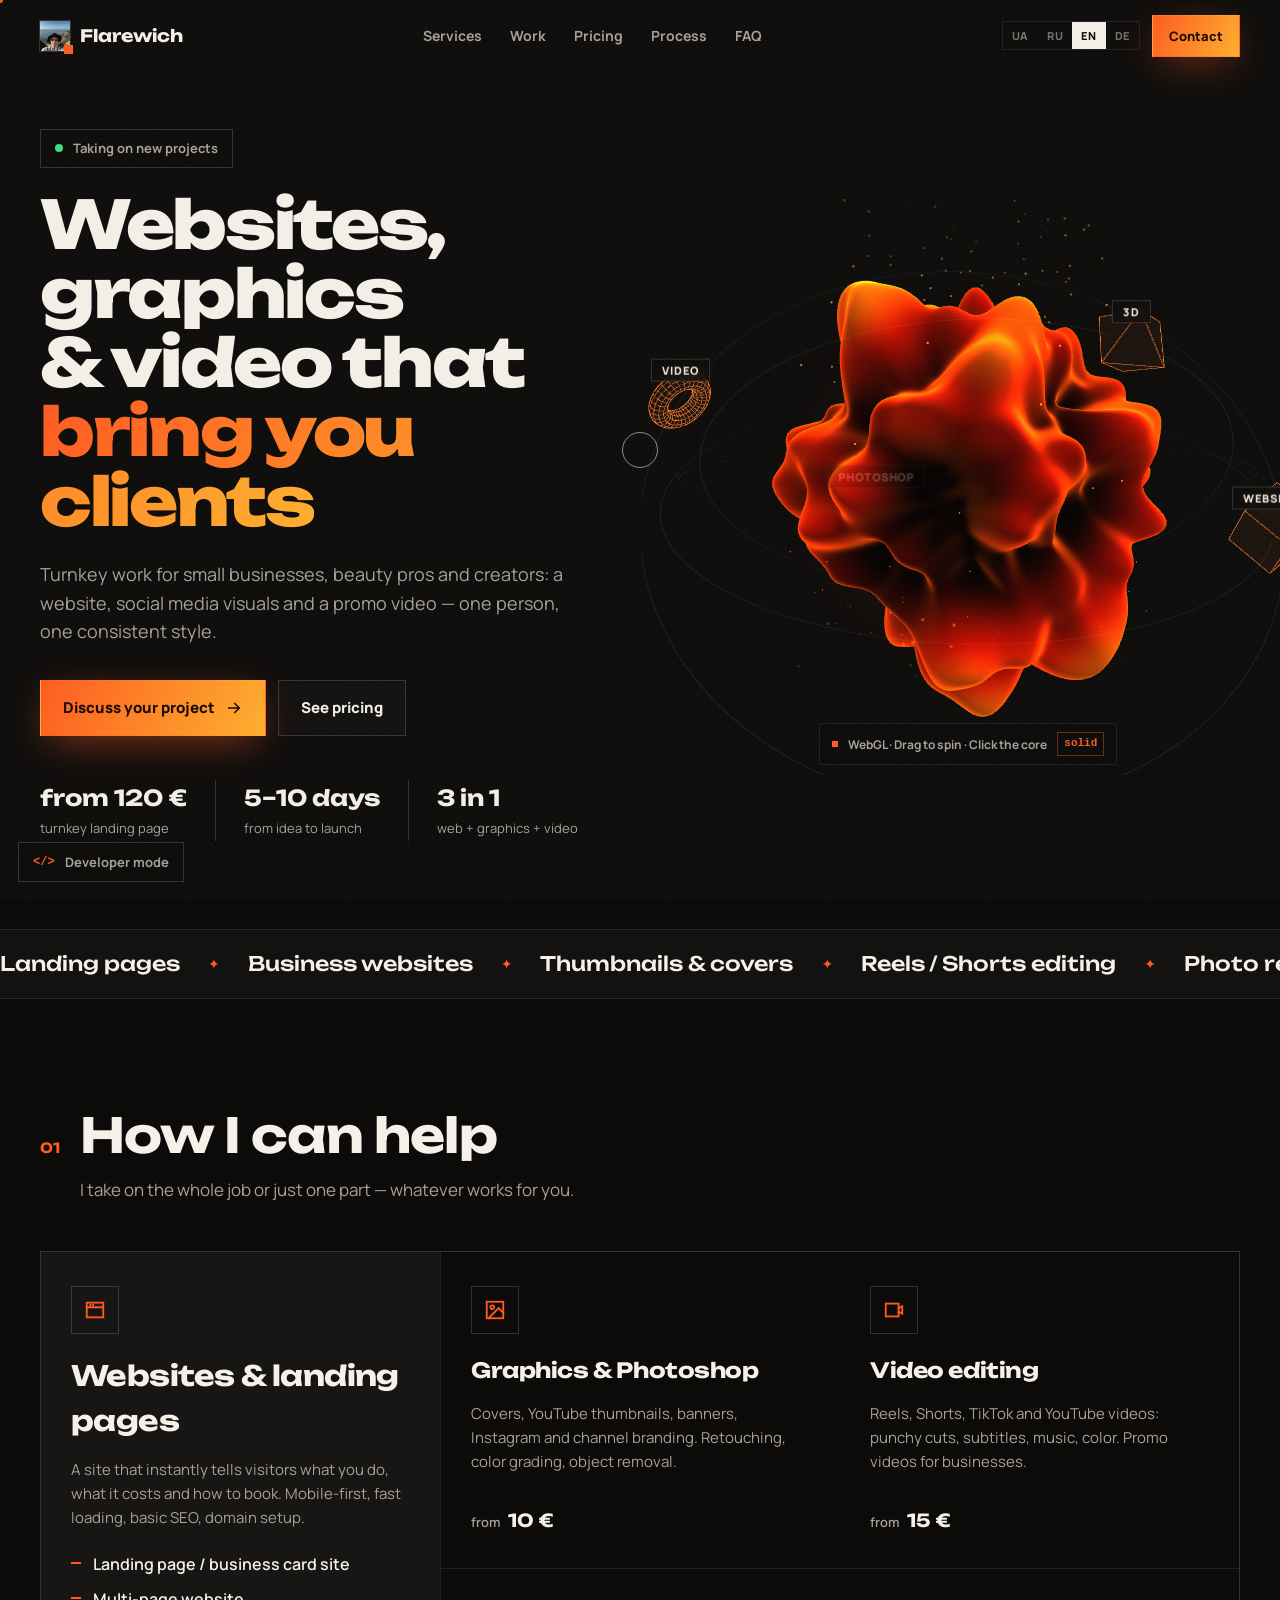
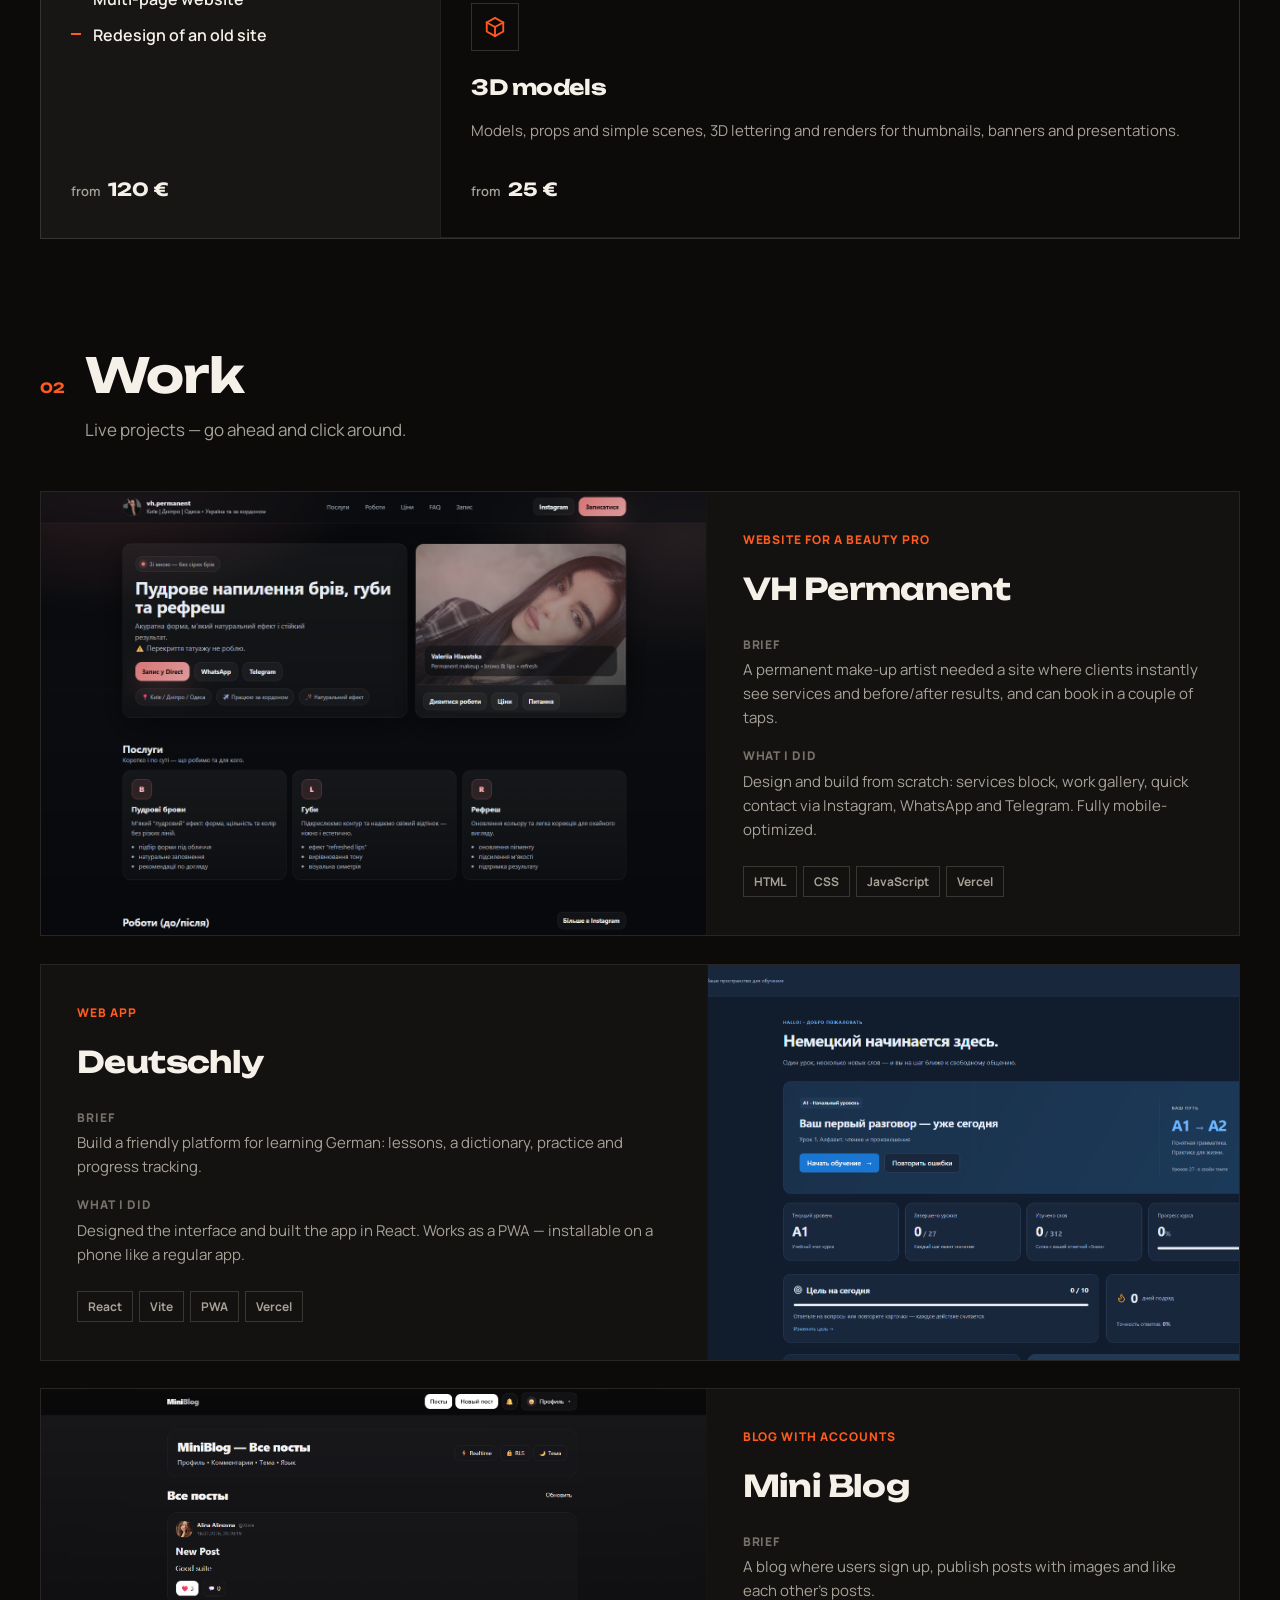
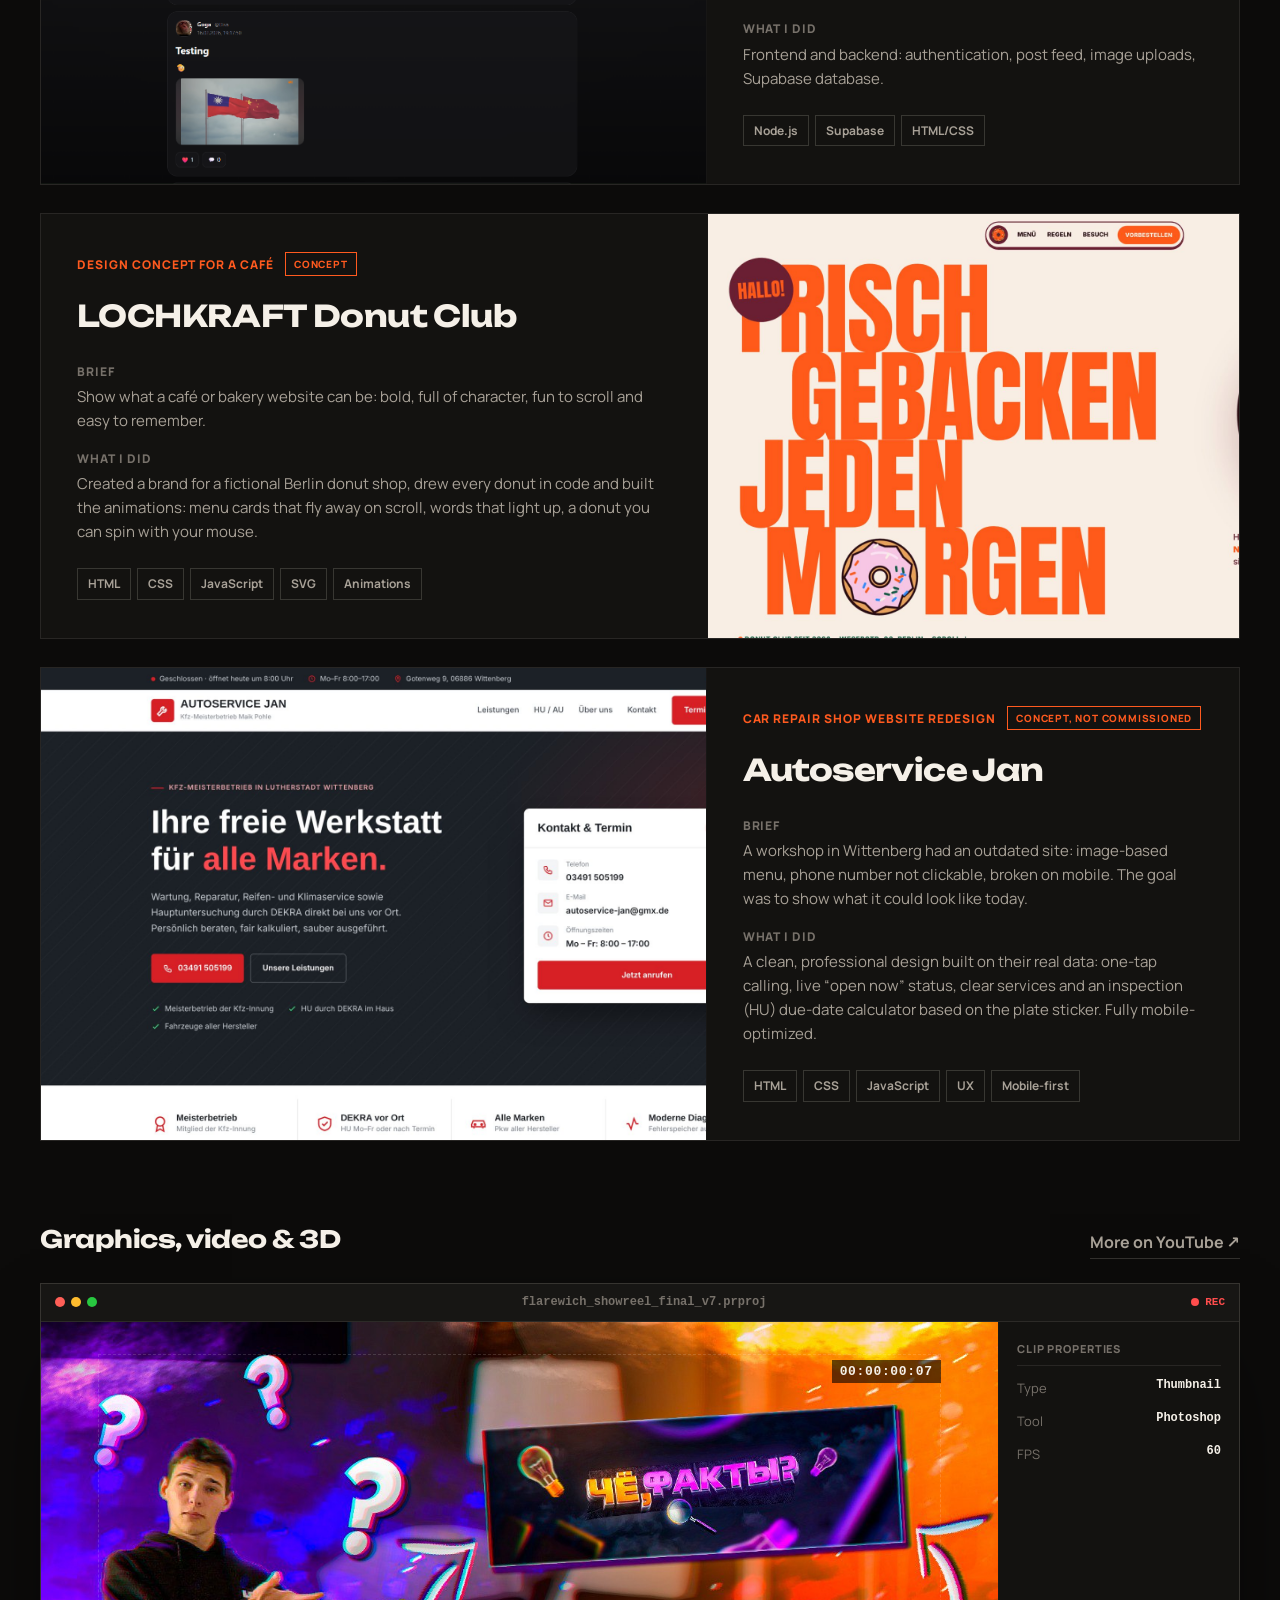
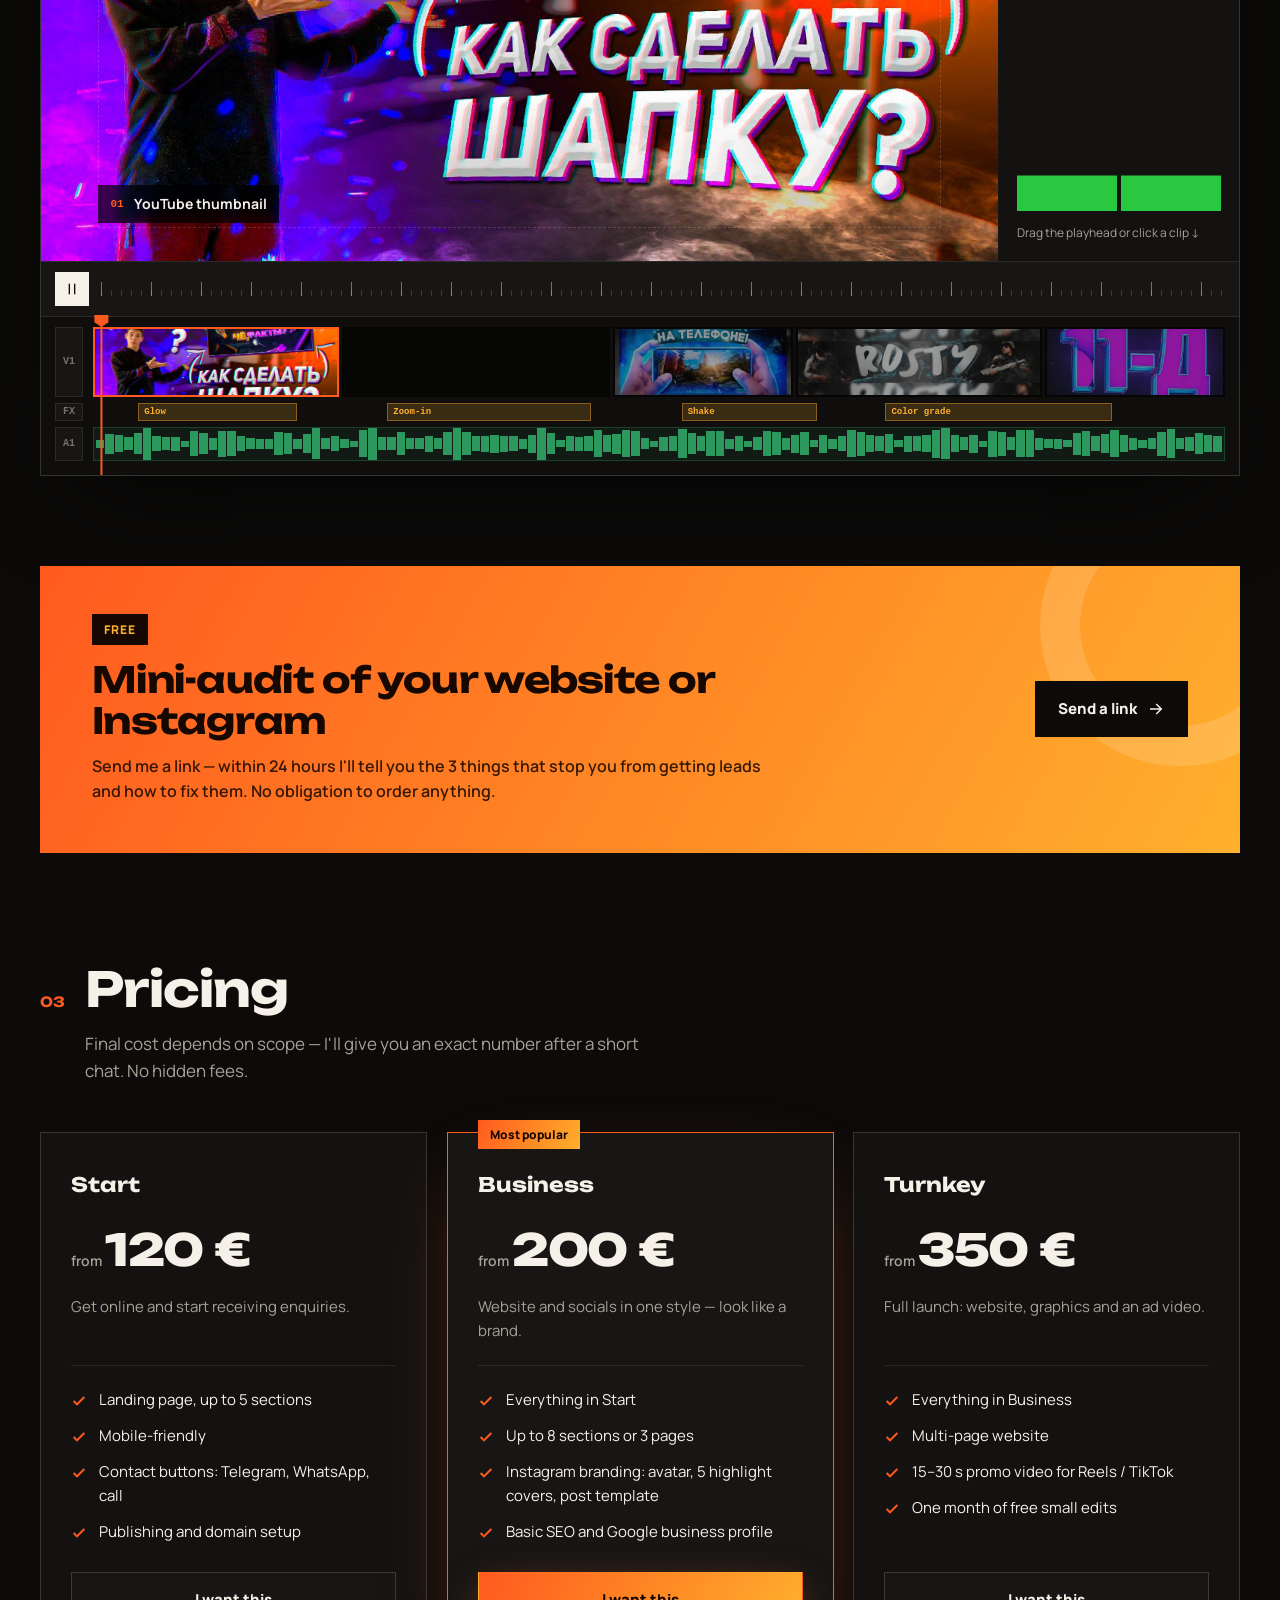
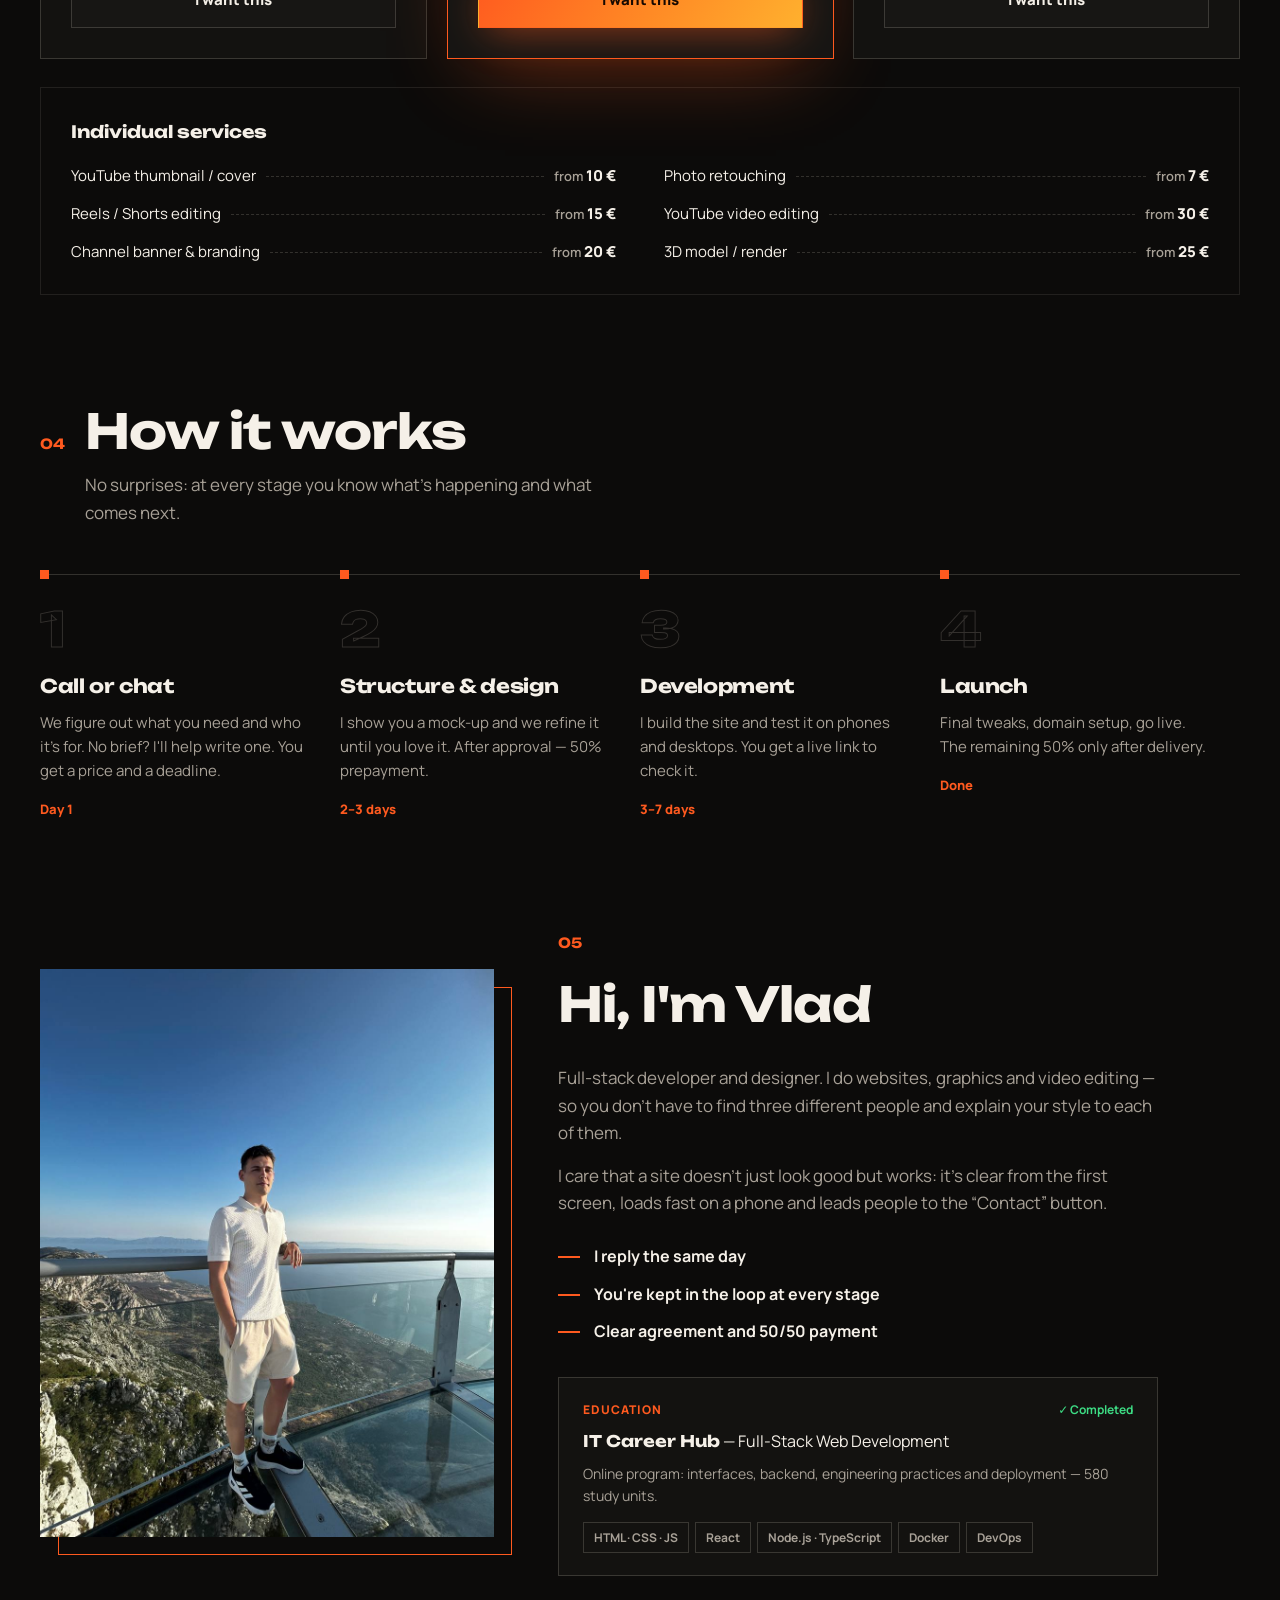
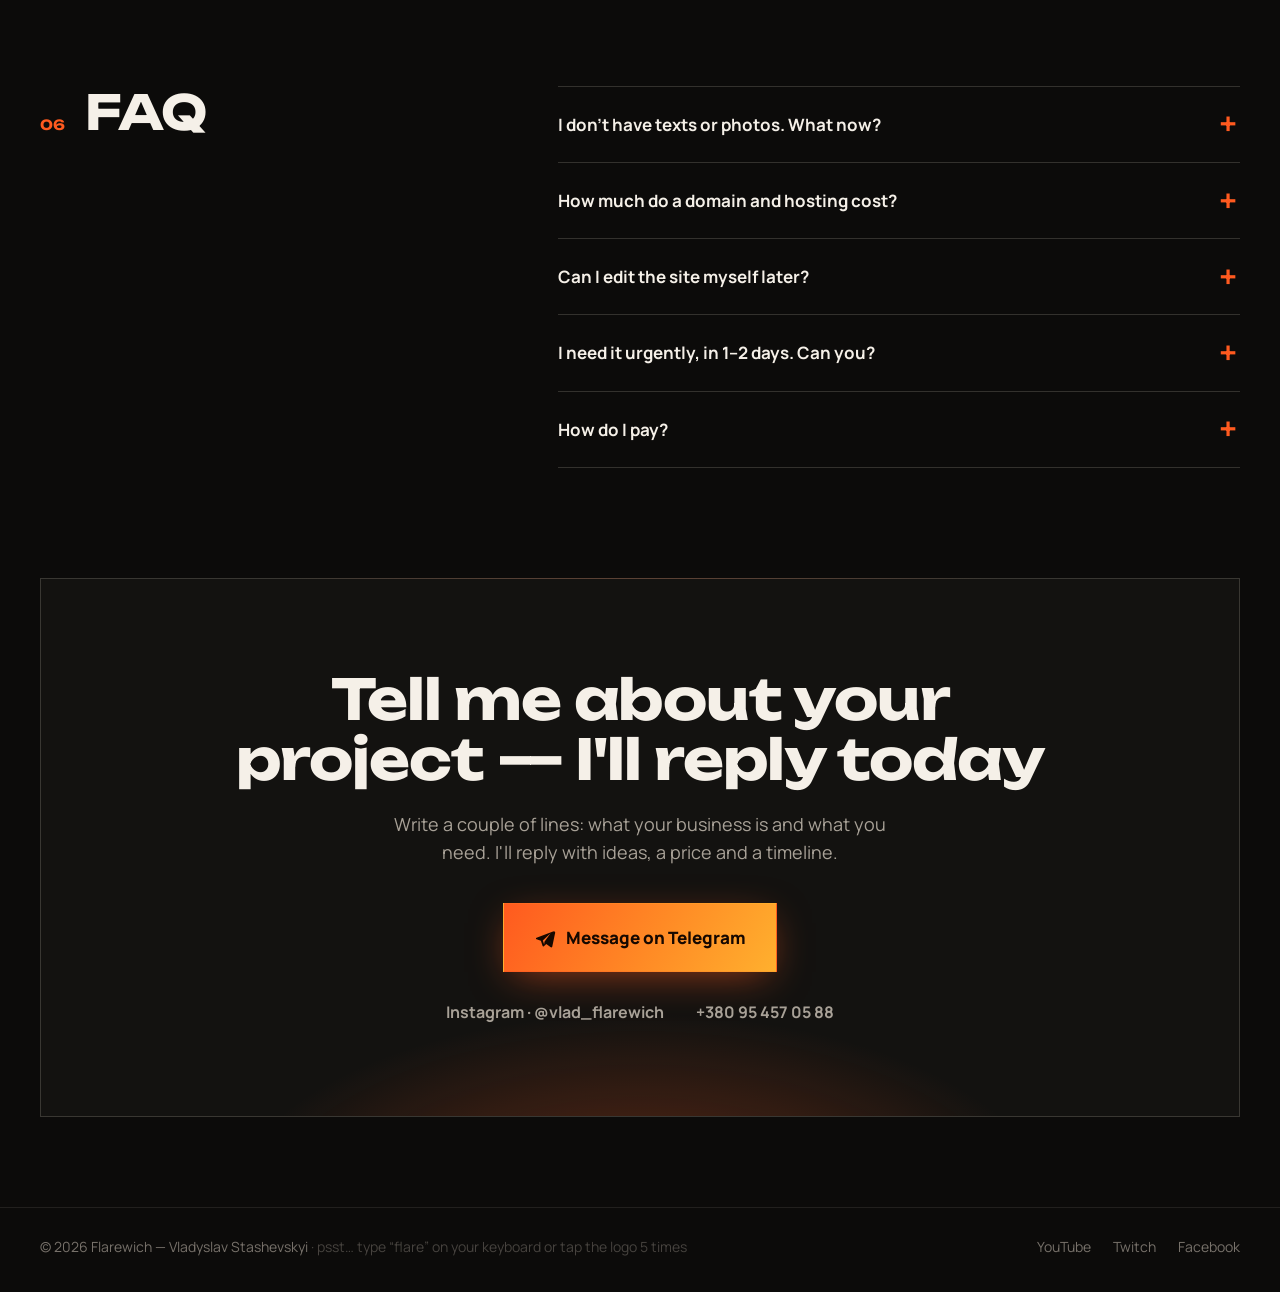
==== commit be90432e: "Кейсы: LOCHKRAFT и Autoservice Jan" ====
--- a/index.html
+++ b/index.html
@@ -252,6 +252,23 @@
                   <div><dt data-i18n="done">Что сделал</dt><dd data-i18n="c4_done">Придумал бренд для выдуманной пончиковой в Берлине, нарисовал все пончики кодом и сделал анимации: меню-карточки, которые улетают при прокрутке, загорающийся текст, пончик, который можно раскрутить мышкой.</dd></div>
                 </dl>
                 <div class="chips"><span>HTML</span><span>CSS</span><span>JavaScript</span><span>SVG</span><span data-i18n="chip_anim">Анимации</span></div>
+              </div>
+            </article>
+
+            <!-- Case 5: redesign concept -->
+            <article class="case reveal">
+              <a class="case-img" href="concepts/autoservice-jan/" target="_blank" rel="noreferrer">
+                <img src="img/concept-autoservice-jan.jpg" alt="Autoservice Jan — Redesign-Konzept" loading="lazy" style="object-position: left top" />
+                <span class="case-open" data-i18n="open_concept">Открыть концепт ↗</span>
+              </a>
+              <div class="case-body">
+                <div class="case-tag"><span data-i18n="c5_tag">Редизайн сайта автосервиса</span> <span class="badge-concept" data-i18n="c5_badge">Концепт, не заказ</span></div>
+                <h3>Autoservice Jan</h3>
+                <dl class="case-dl">
+                  <div><dt data-i18n="task">Задача</dt><dd data-i18n="c5_task">У мастерской в Виттенберге старый сайт: меню из картинок, телефон нельзя нажать, на мобильном всё обрезано. Нужно было показать, как он может выглядеть сегодня.</dd></div>
+                  <div><dt data-i18n="done">Что сделал</dt><dd data-i18n="c5_done">Строгий современный дизайн на реальных данных: звонок в один клик, статус «сейчас открыто», понятные услуги и калькулятор техосмотра (HU) по наклейке на номере. Полностью адаптирован под телефон.</dd></div>
+                </dl>
+                <div class="chips"><span>HTML</span><span>CSS</span><span>JavaScript</span><span>UX</span><span data-i18n="chip_mobile">Mobile-first</span></div>
               </div>
             </article>
           </div>
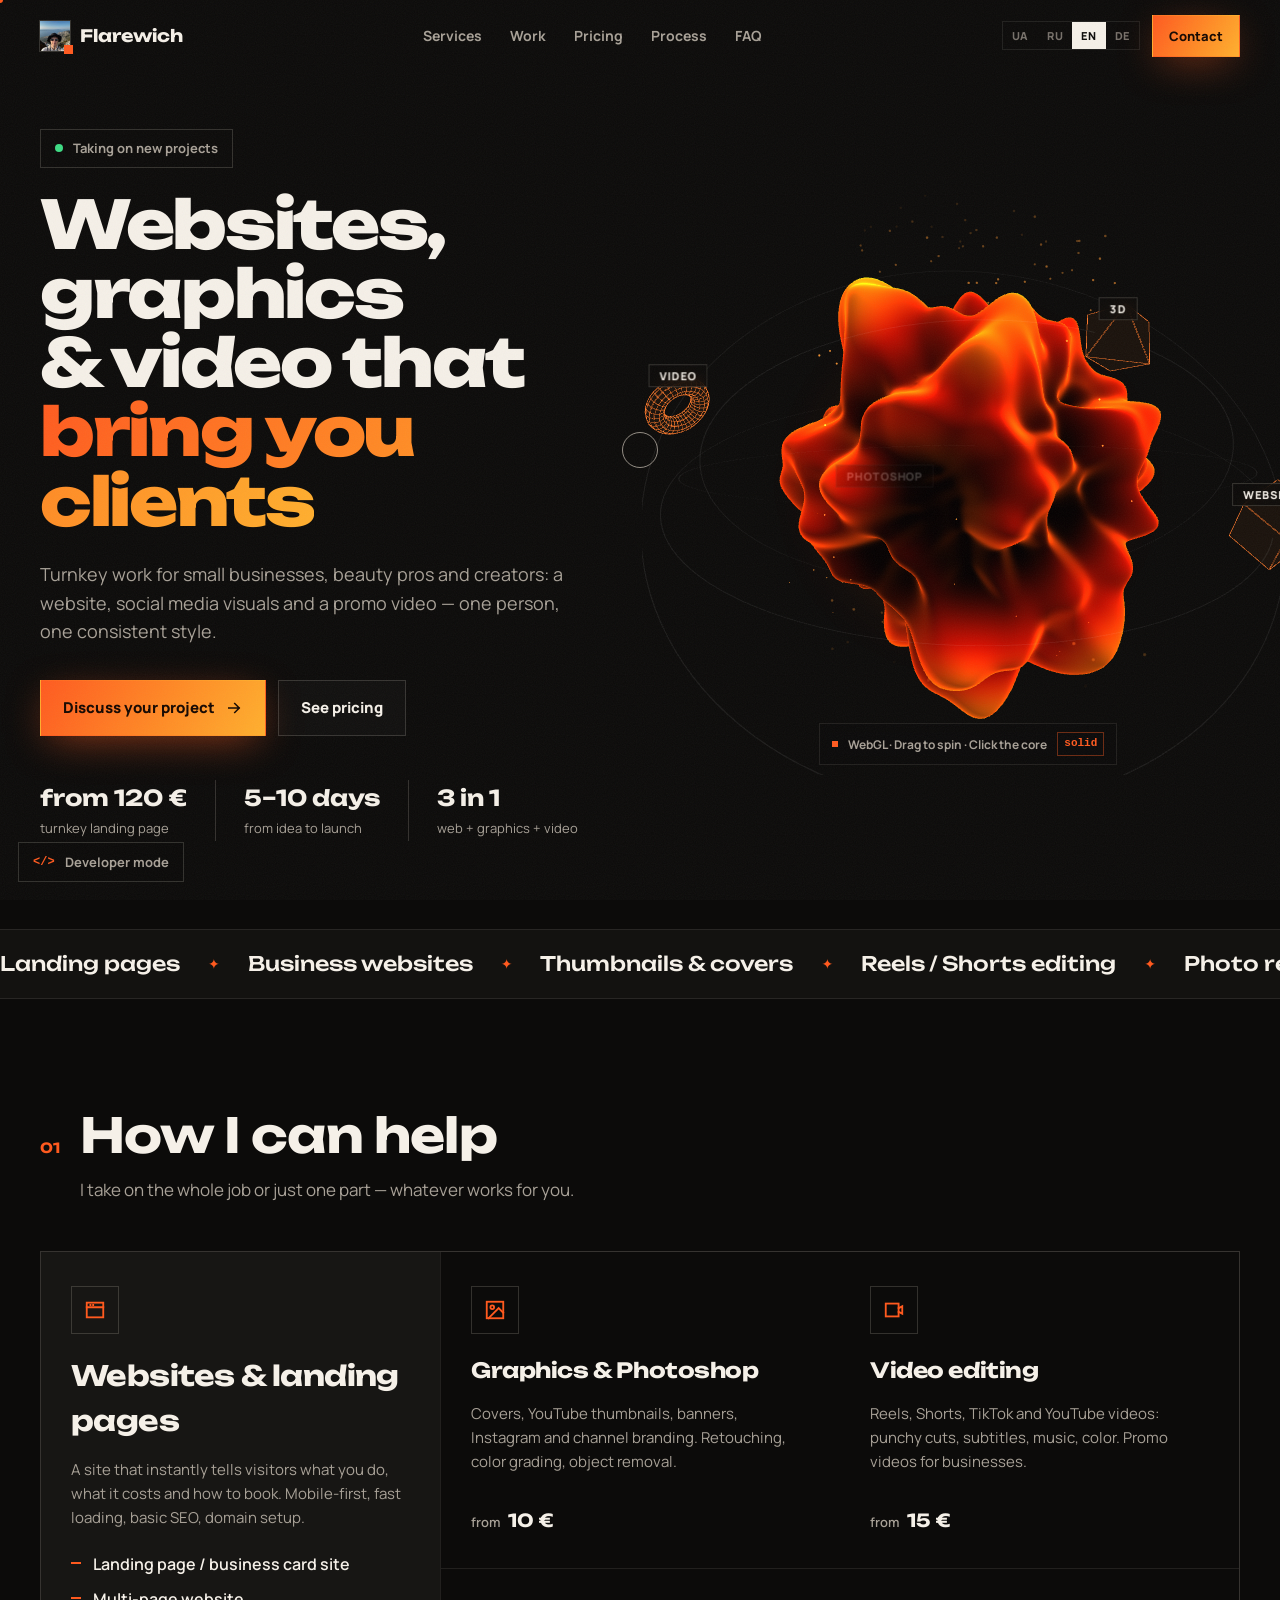
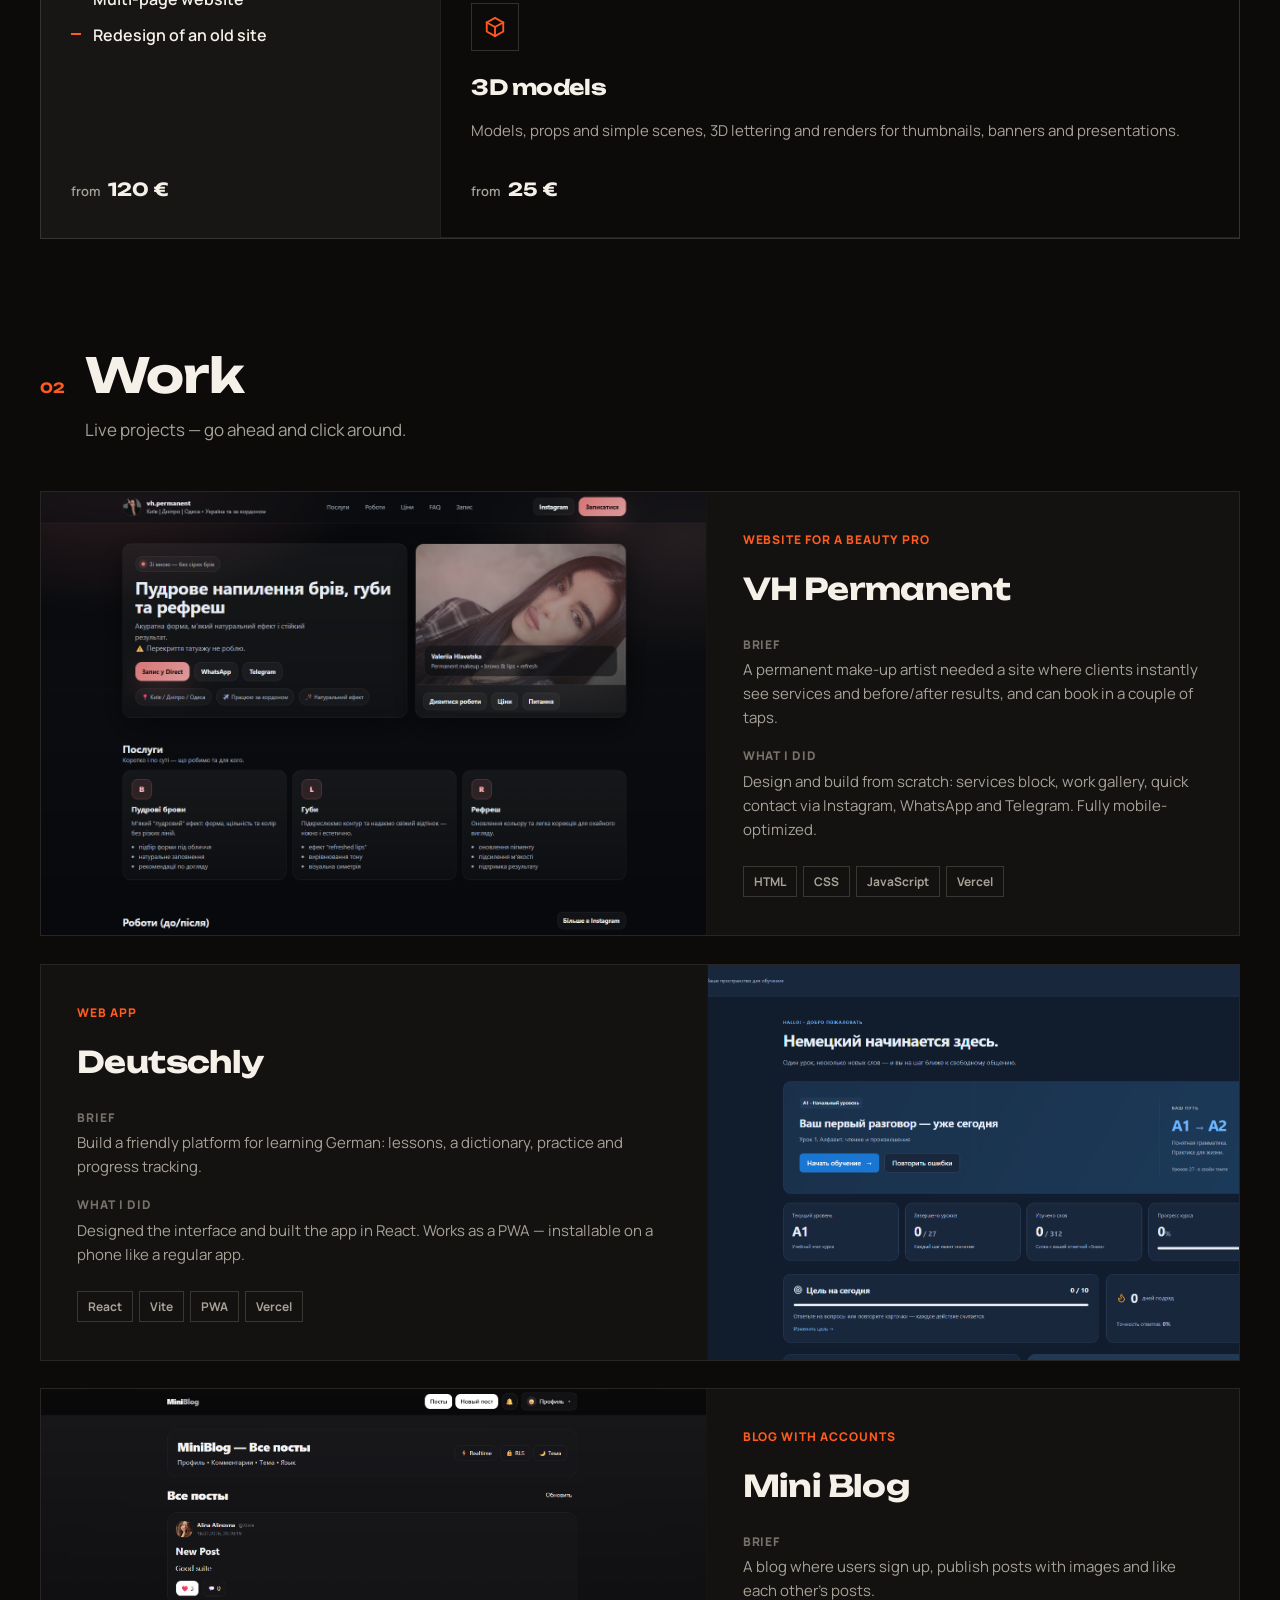
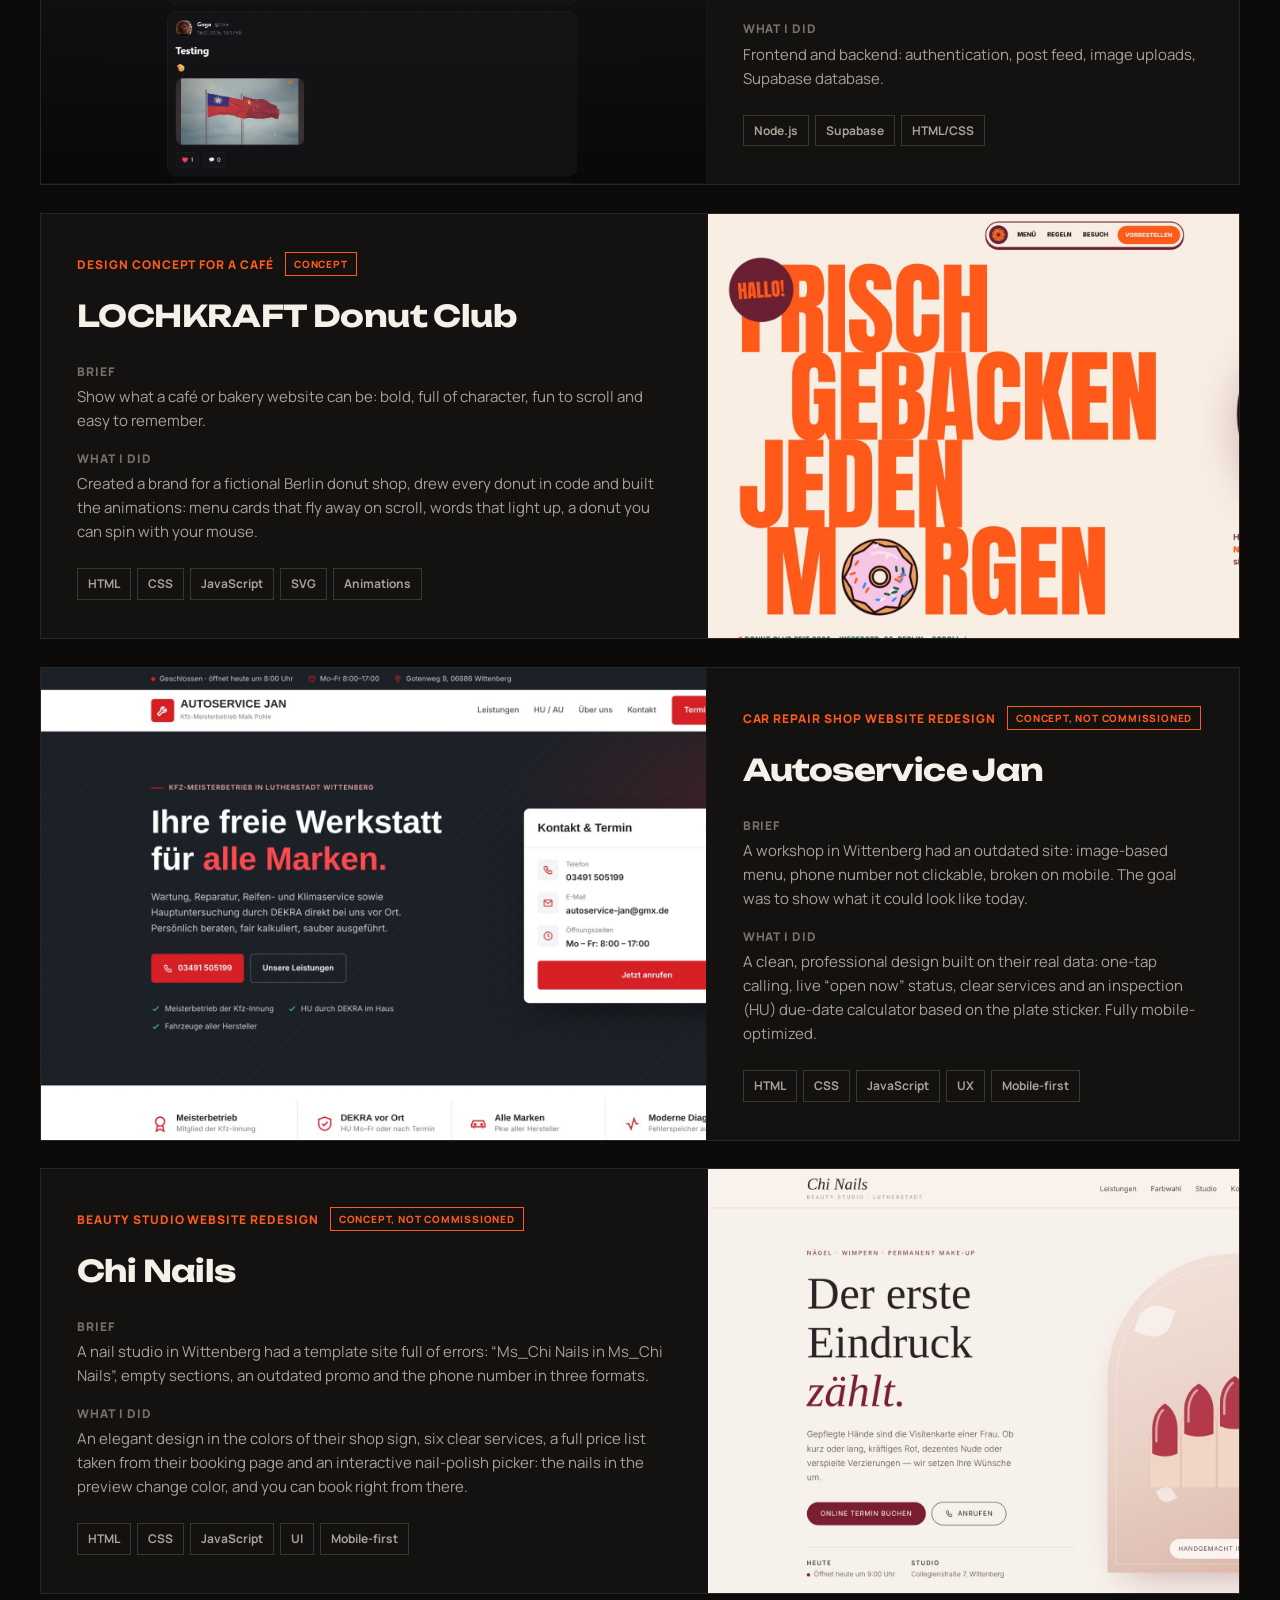
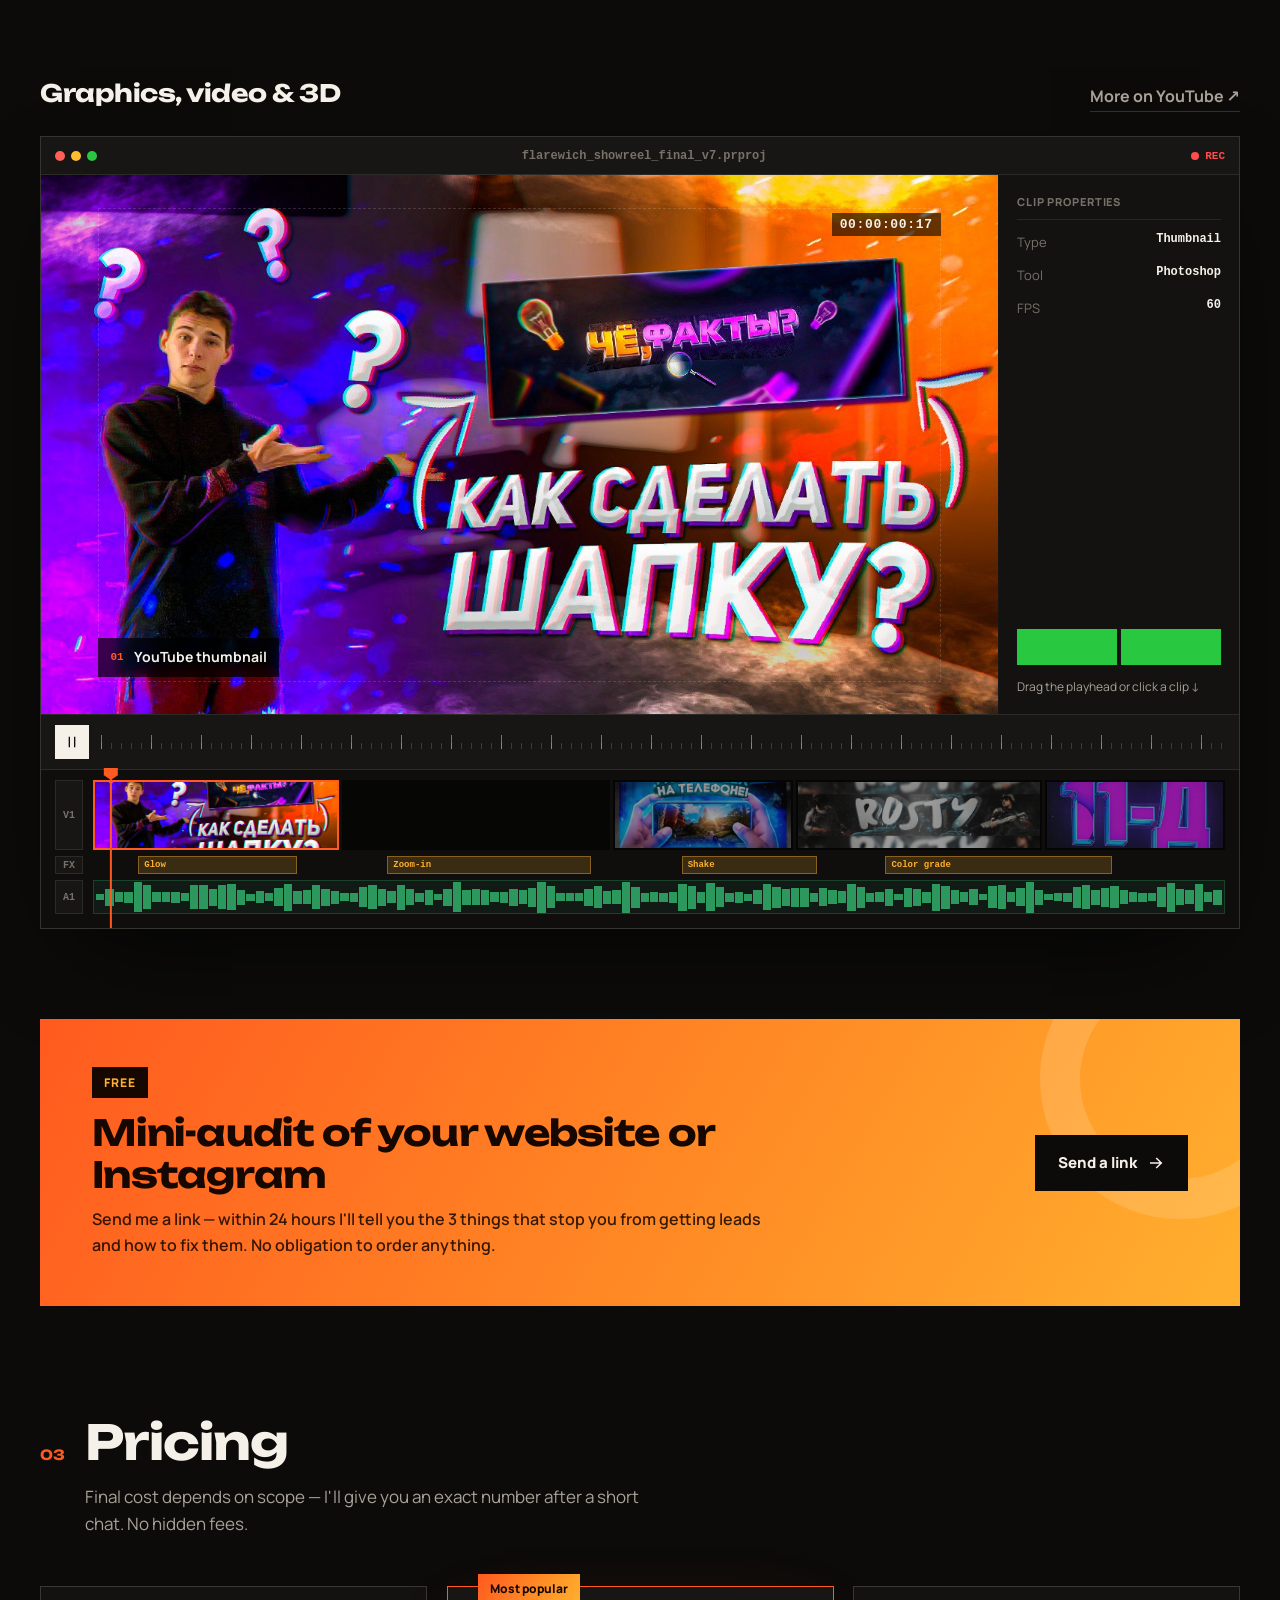
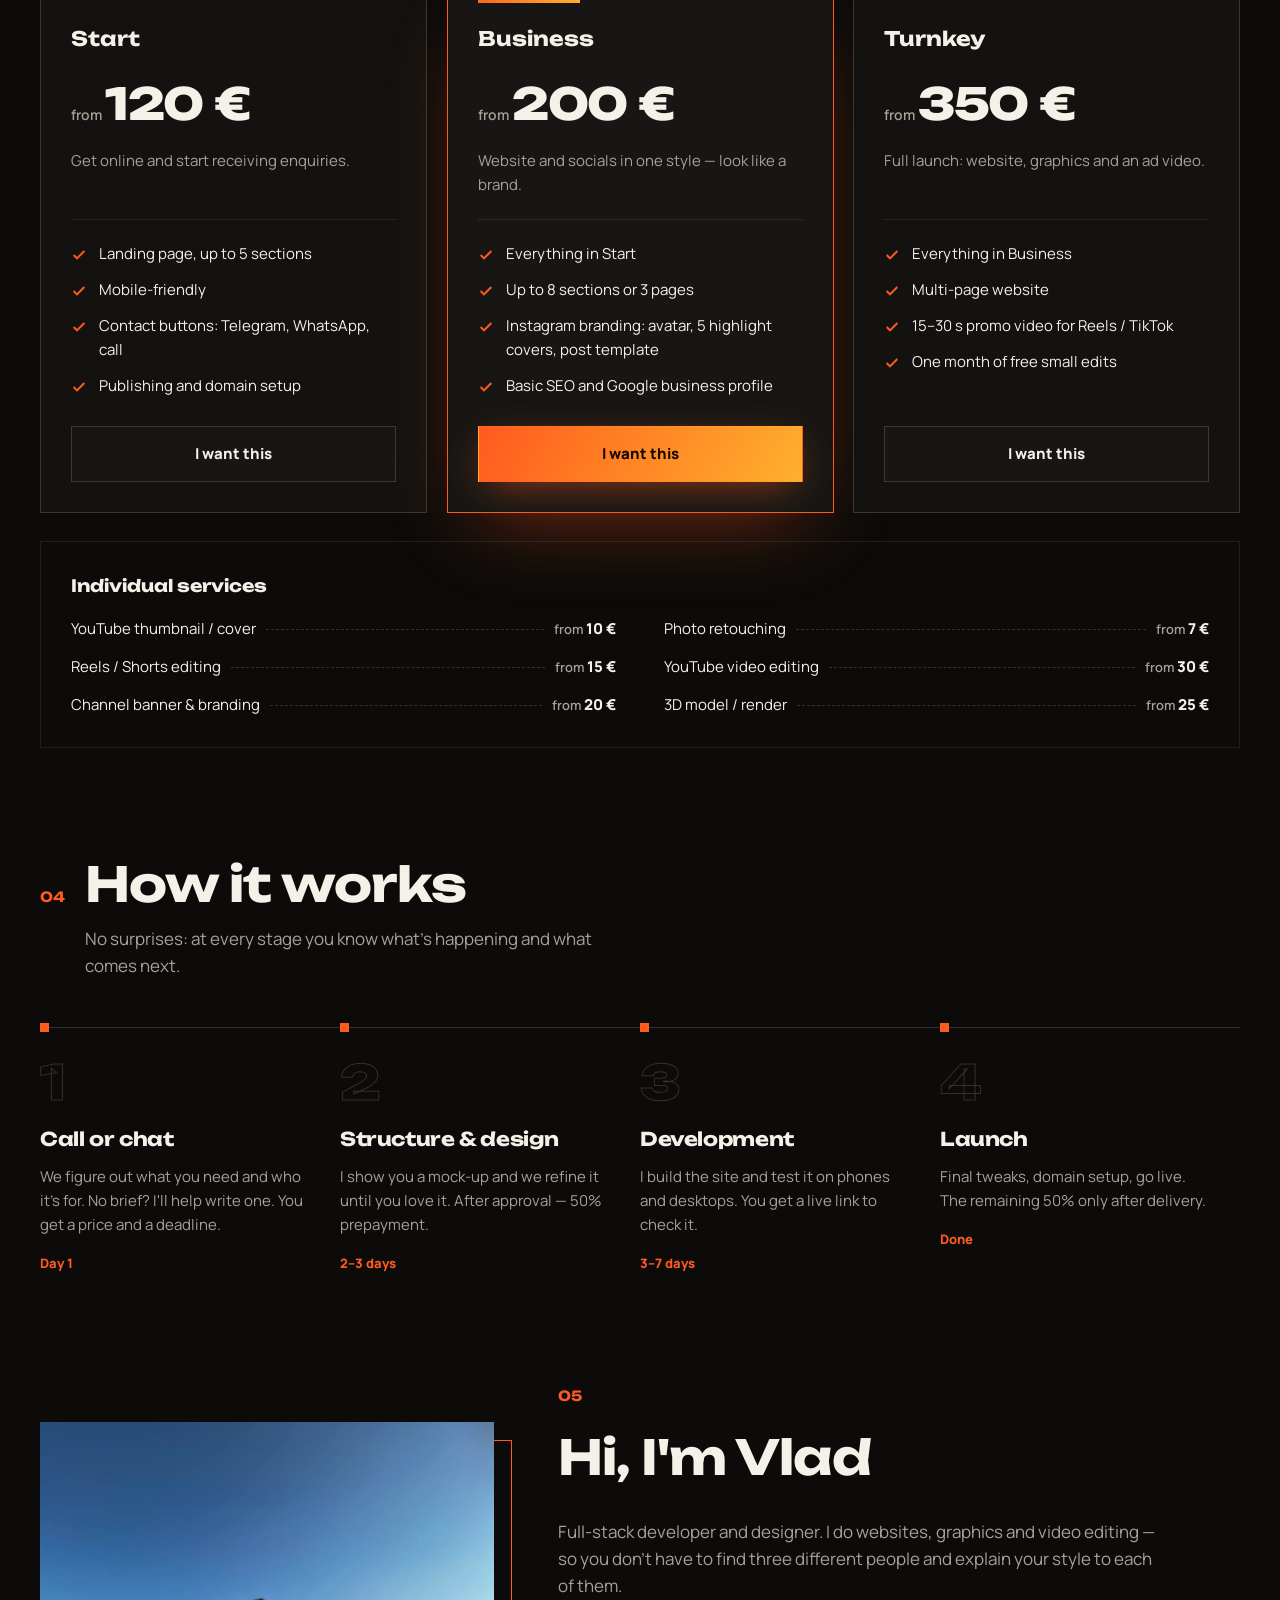
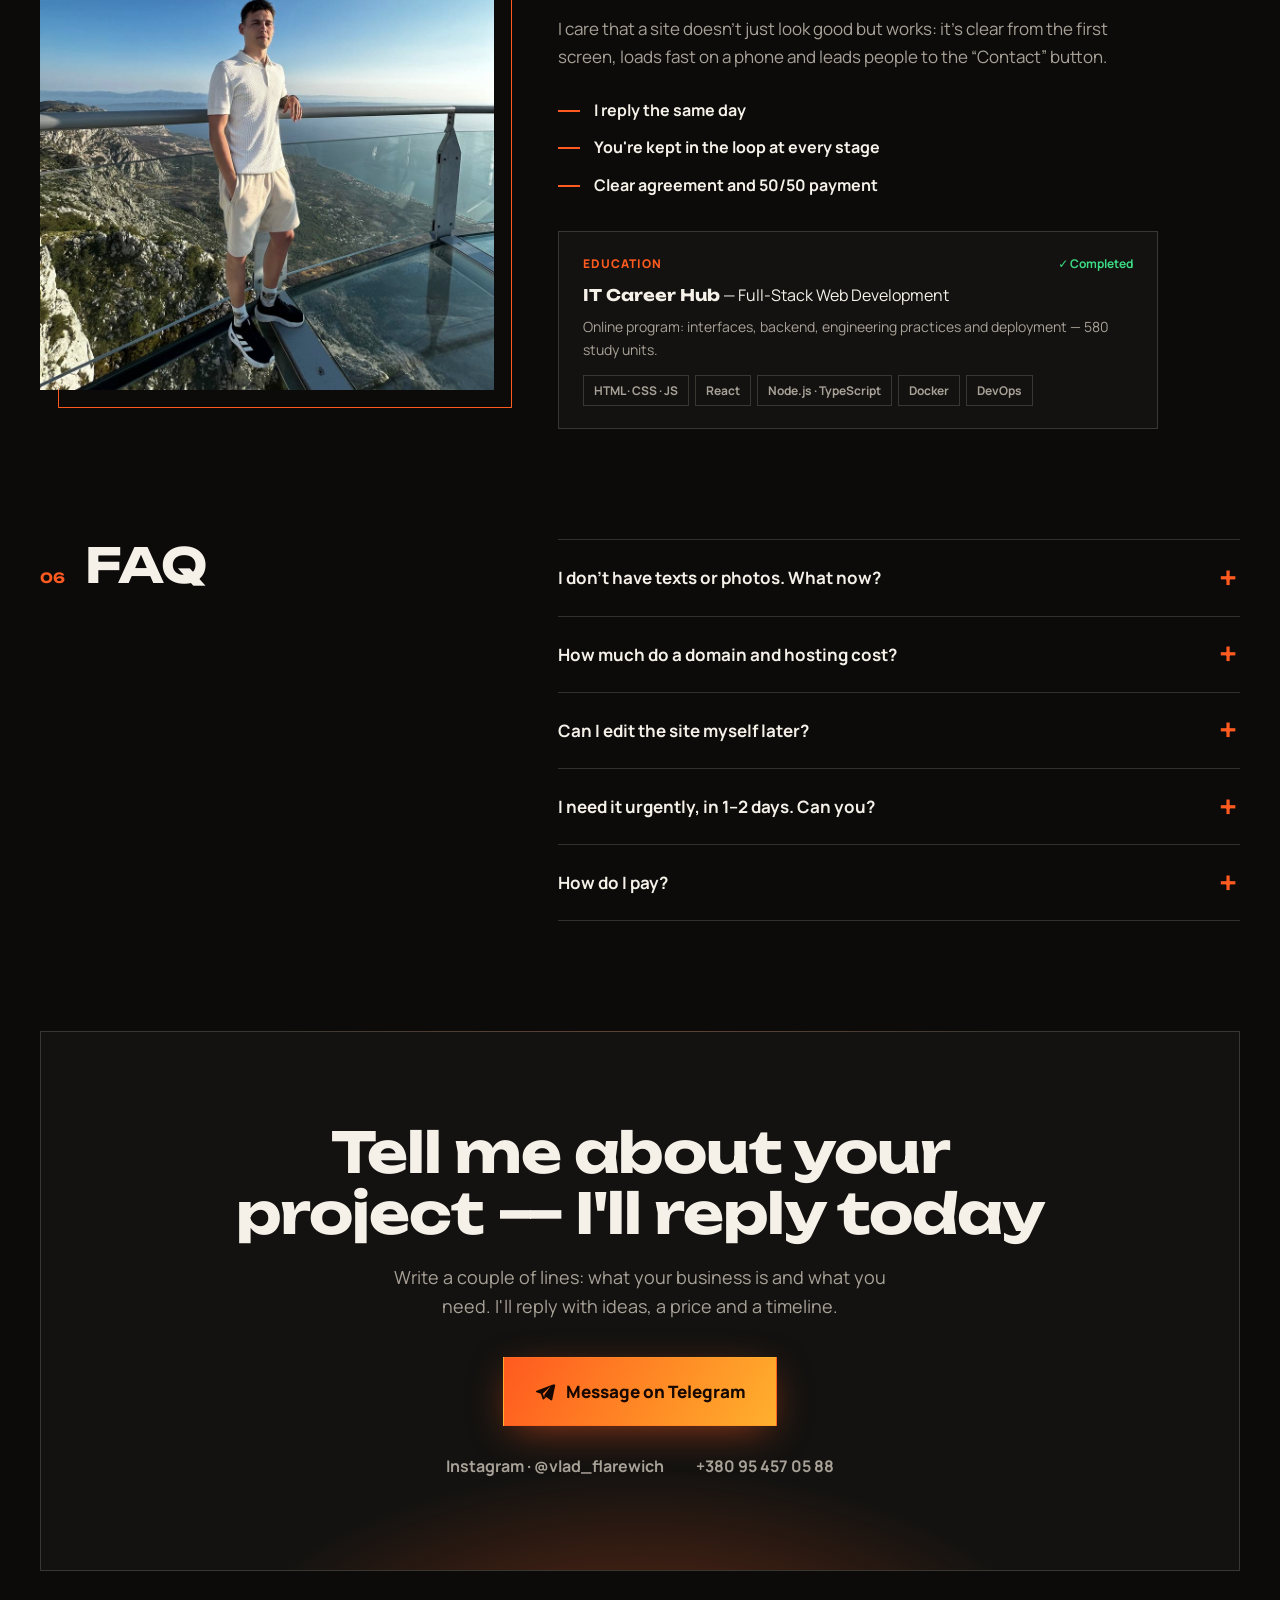
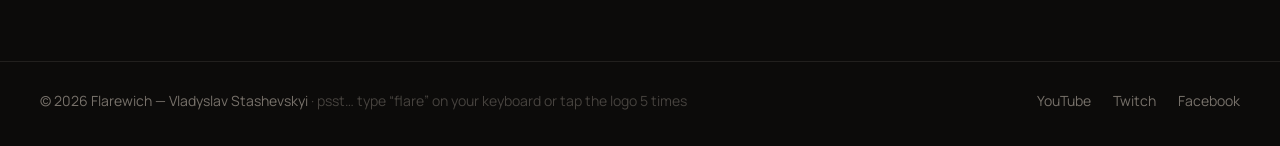
==== commit beb43f38: "Chi Nails: фото, прайс; кейсы в портфолио" ====
--- a/index.html
+++ b/index.html
@@ -269,6 +269,23 @@
                   <div><dt data-i18n="done">Что сделал</dt><dd data-i18n="c5_done">Строгий современный дизайн на реальных данных: звонок в один клик, статус «сейчас открыто», понятные услуги и калькулятор техосмотра (HU) по наклейке на номере. Полностью адаптирован под телефон.</dd></div>
                 </dl>
                 <div class="chips"><span>HTML</span><span>CSS</span><span>JavaScript</span><span>UX</span><span data-i18n="chip_mobile">Mobile-first</span></div>
+              </div>
+            </article>
+
+            <!-- Case 6: redesign concept -->
+            <article class="case case-rev reveal">
+              <a class="case-img" href="concepts/chi-nails/" target="_blank" rel="noreferrer">
+                <img src="img/concept-chi-nails.jpg" alt="Chi Nails — Redesign-Konzept" loading="lazy" style="object-position: left top" />
+                <span class="case-open" data-i18n="open_concept">Открыть концепт ↗</span>
+              </a>
+              <div class="case-body">
+                <div class="case-tag"><span data-i18n="c6_tag">Редизайн сайта бьюти-студии</span> <span class="badge-concept" data-i18n="c5_badge">Концепт, не заказ</span></div>
+                <h3>Chi Nails</h3>
+                <dl class="case-dl">
+                  <div><dt data-i18n="task">Задача</dt><dd data-i18n="c6_task">У студии маникюра в Виттенберге сайт на шаблоне с ошибками: «Ms_Chi Nails in Ms_Chi Nails», пустые разделы, устаревшая акция и три разных формата телефона.</dd></div>
+                  <div><dt data-i18n="done">Что сделал</dt><dd data-i18n="c6_done">Элегантный дизайн в цветах их вывески, понятные 6 услуг, полный прайс с ценами из их онлайн-записи и интерактивный выбор цвета лака: ногти в превью перекрашиваются, а оттуда сразу можно записаться.</dd></div>
+                </dl>
+                <div class="chips"><span>HTML</span><span>CSS</span><span>JavaScript</span><span>UI</span><span data-i18n="chip_mobile">Mobile-first</span></div>
               </div>
             </article>
           </div>
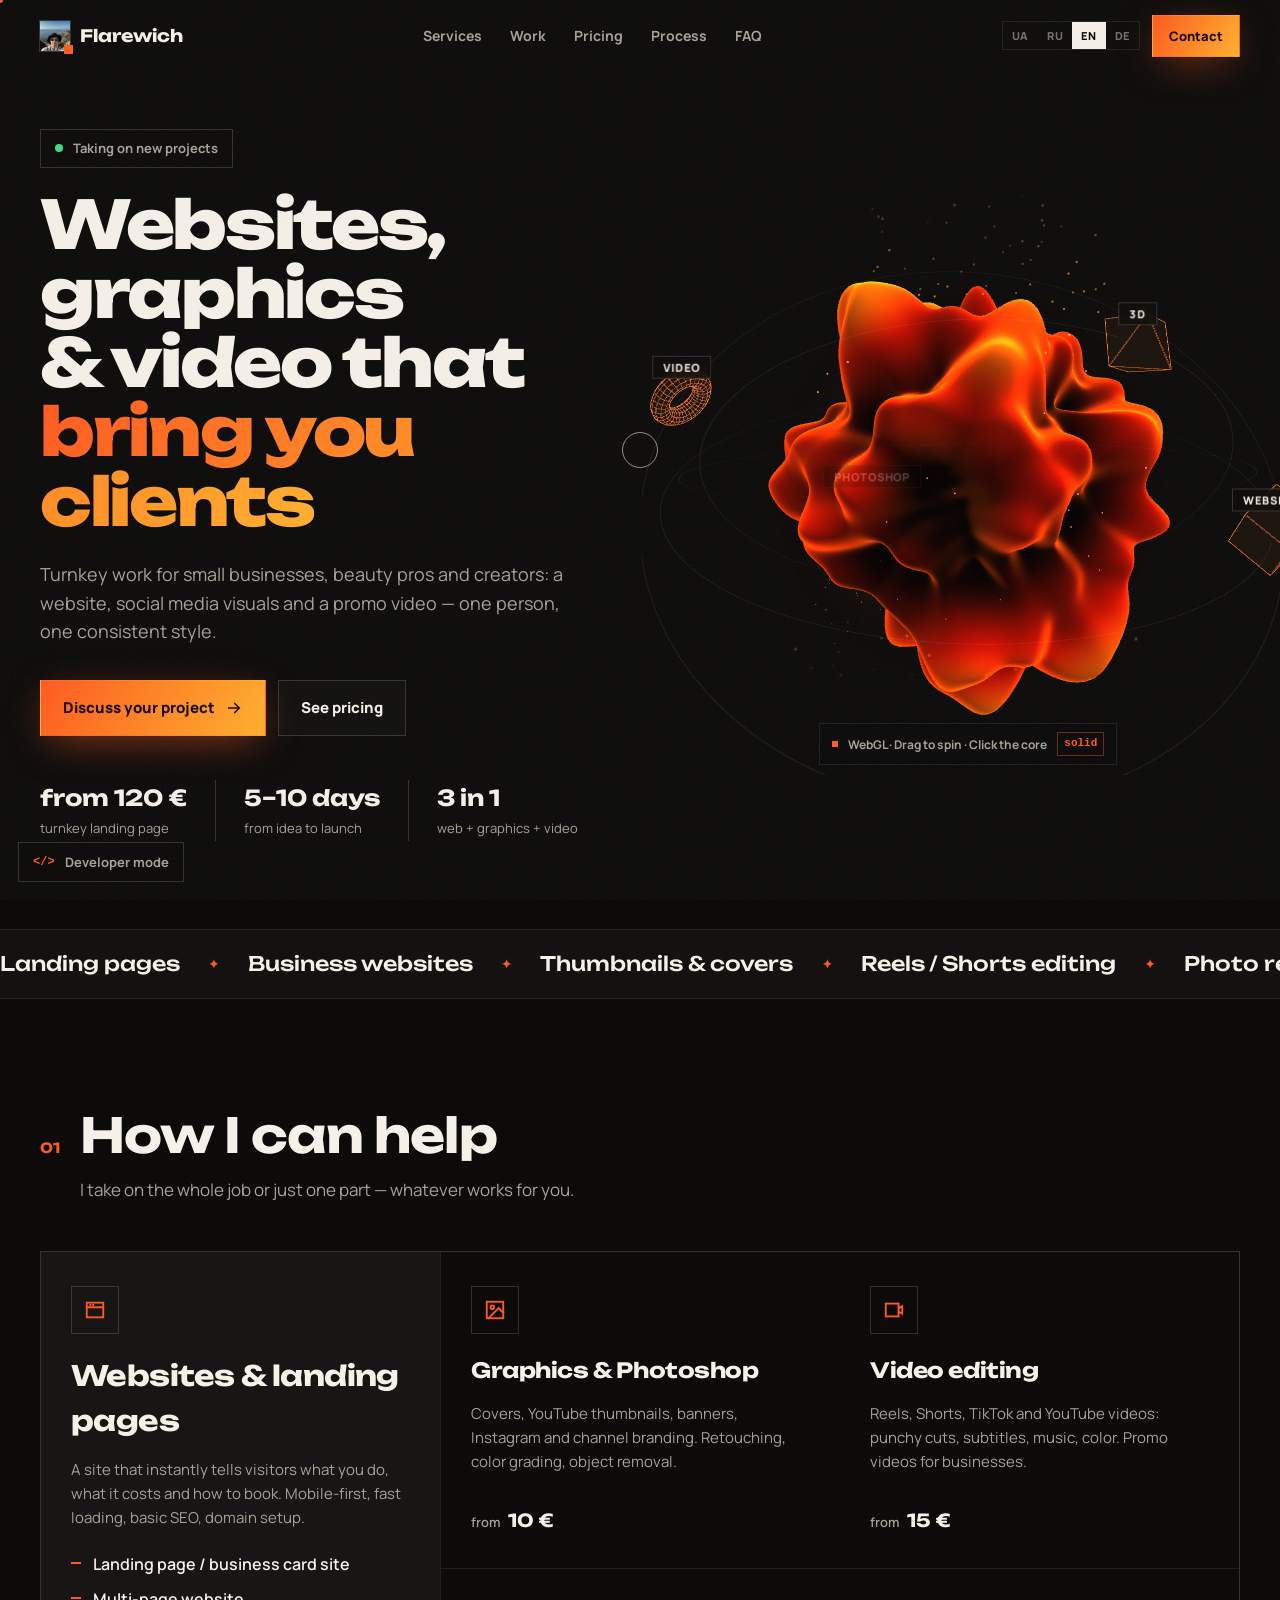
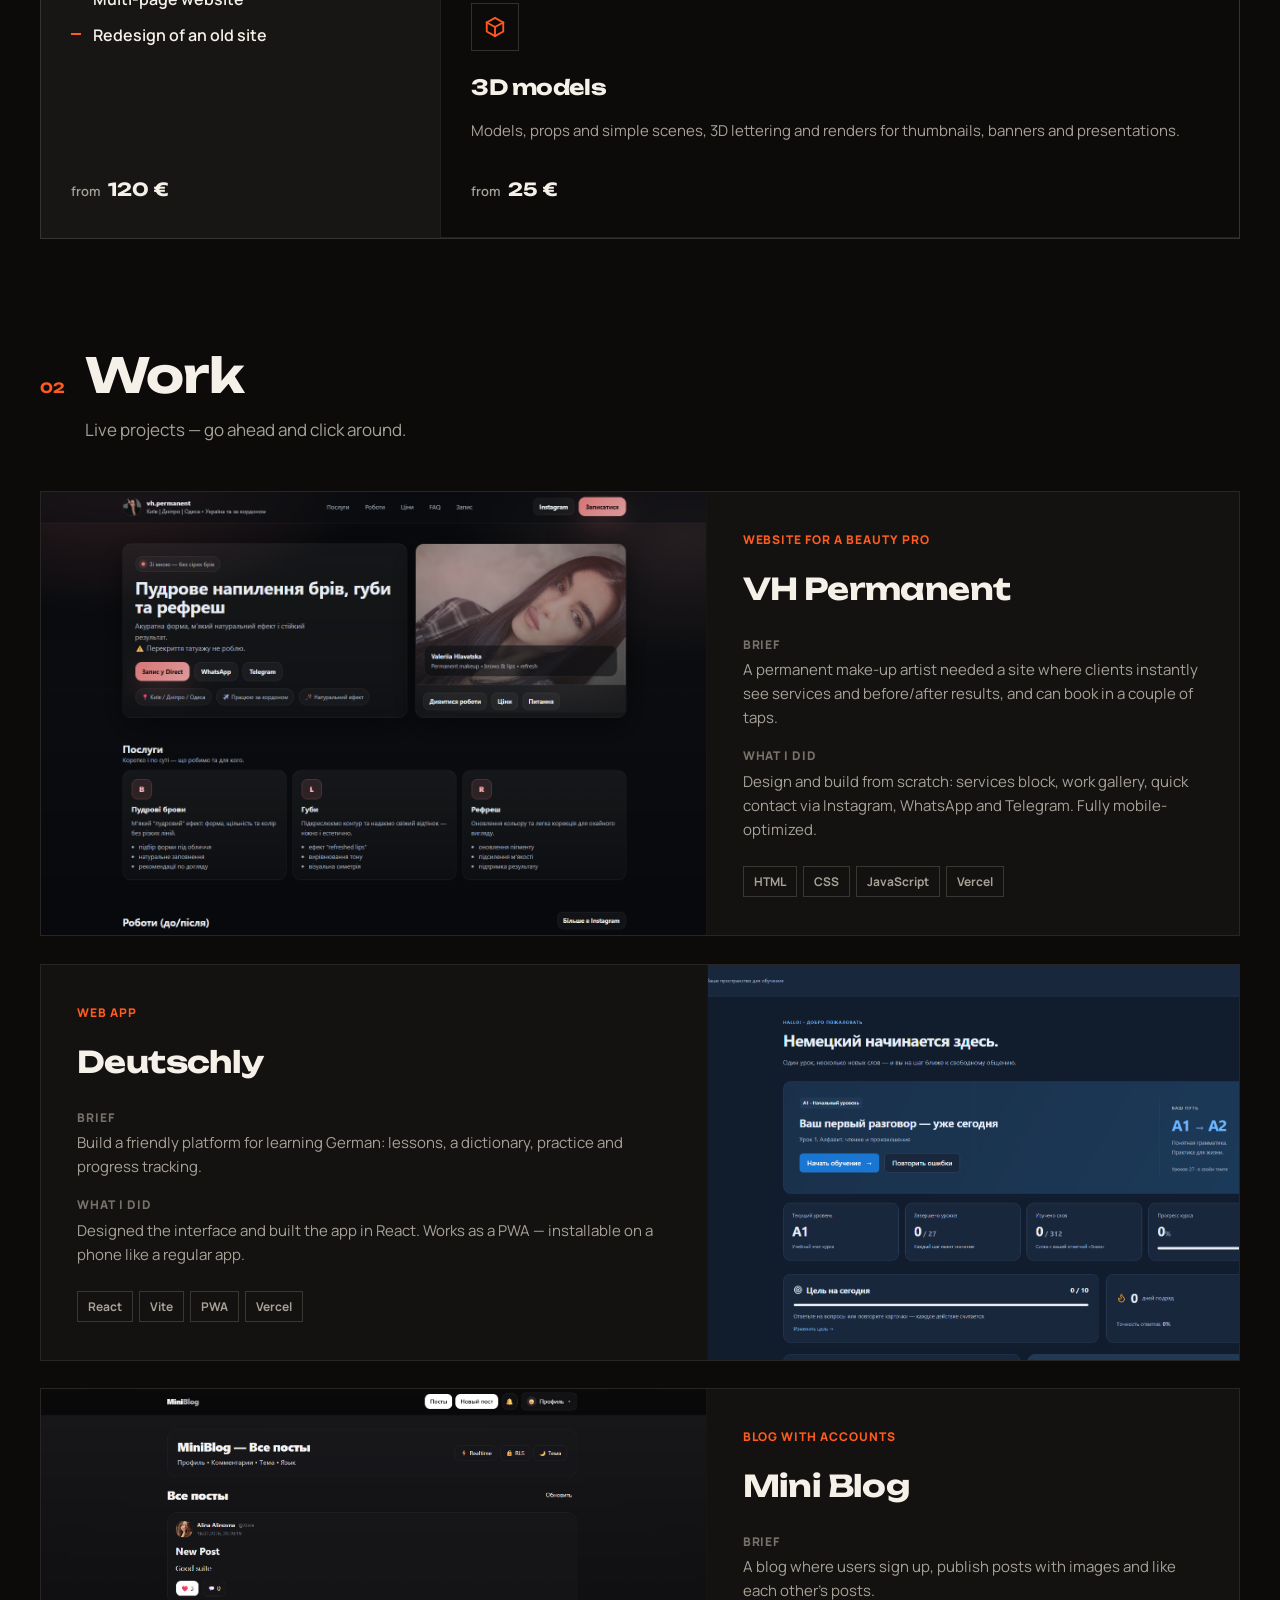
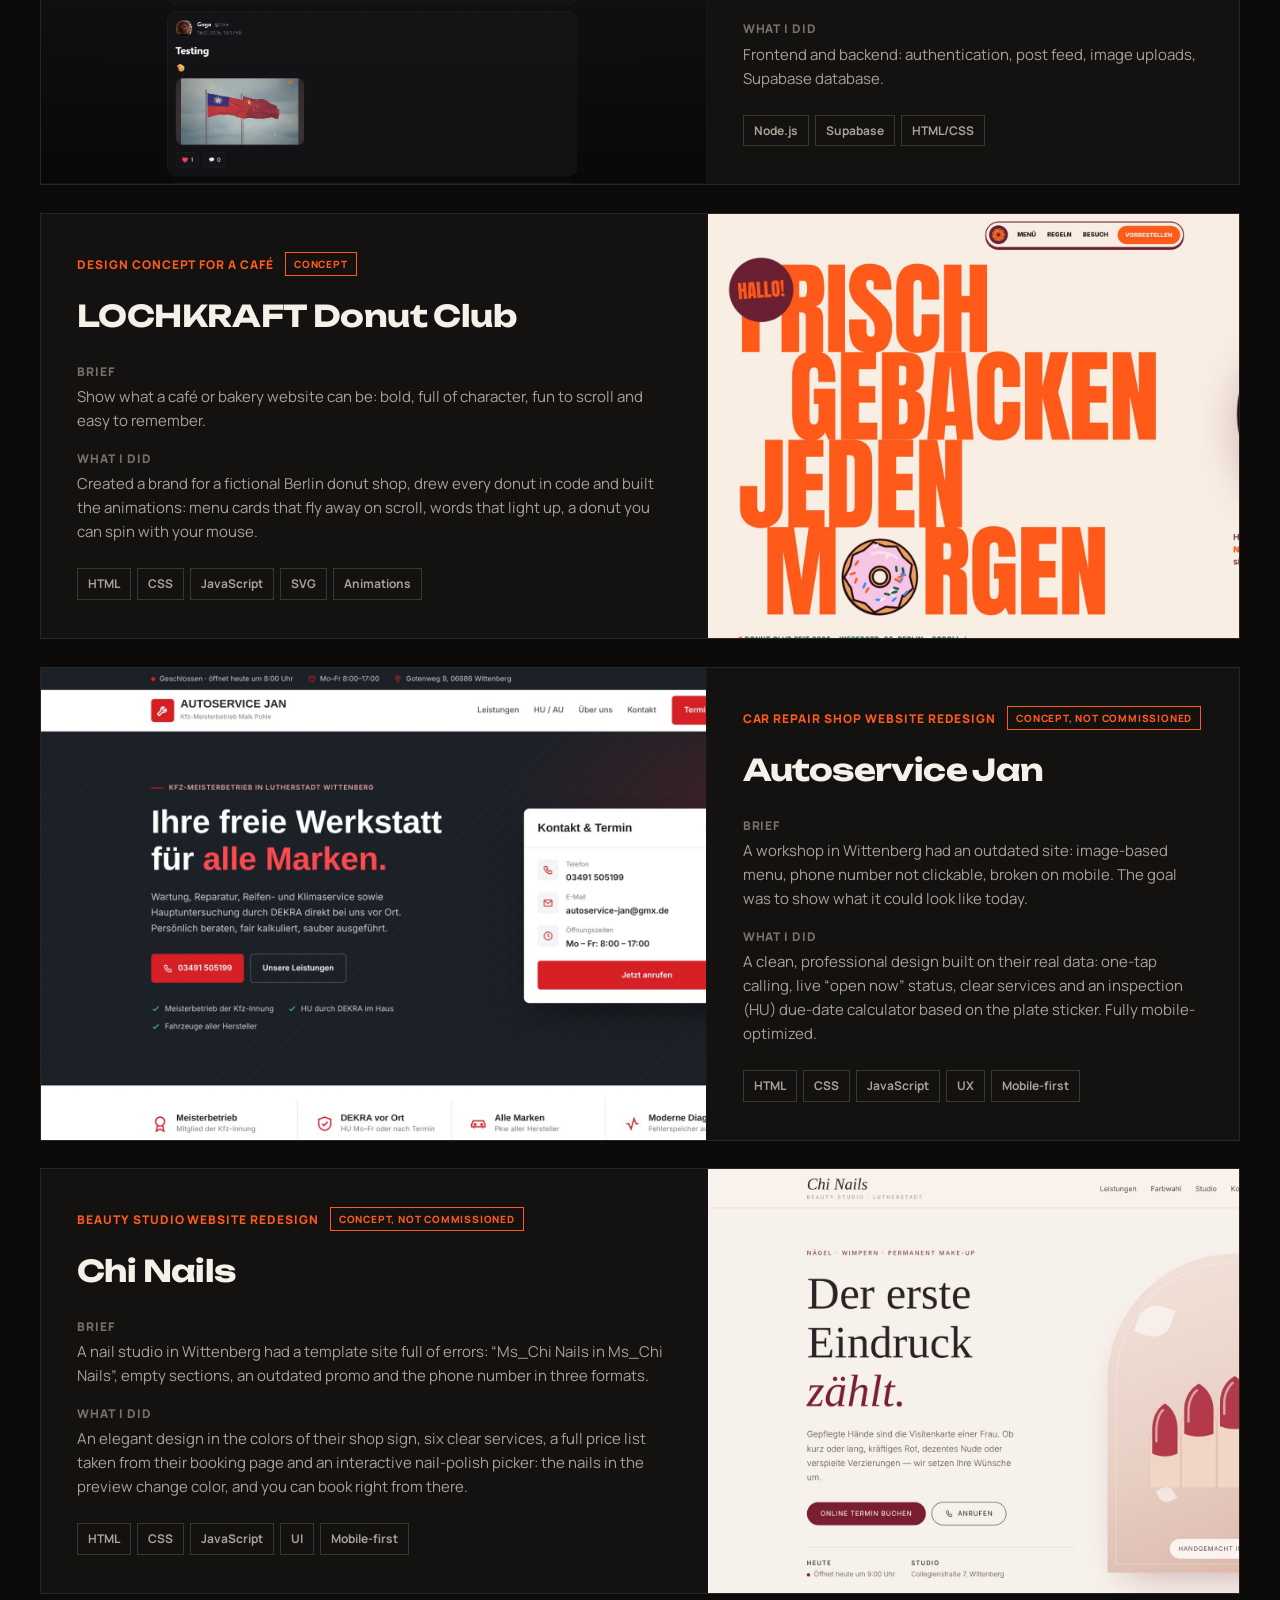
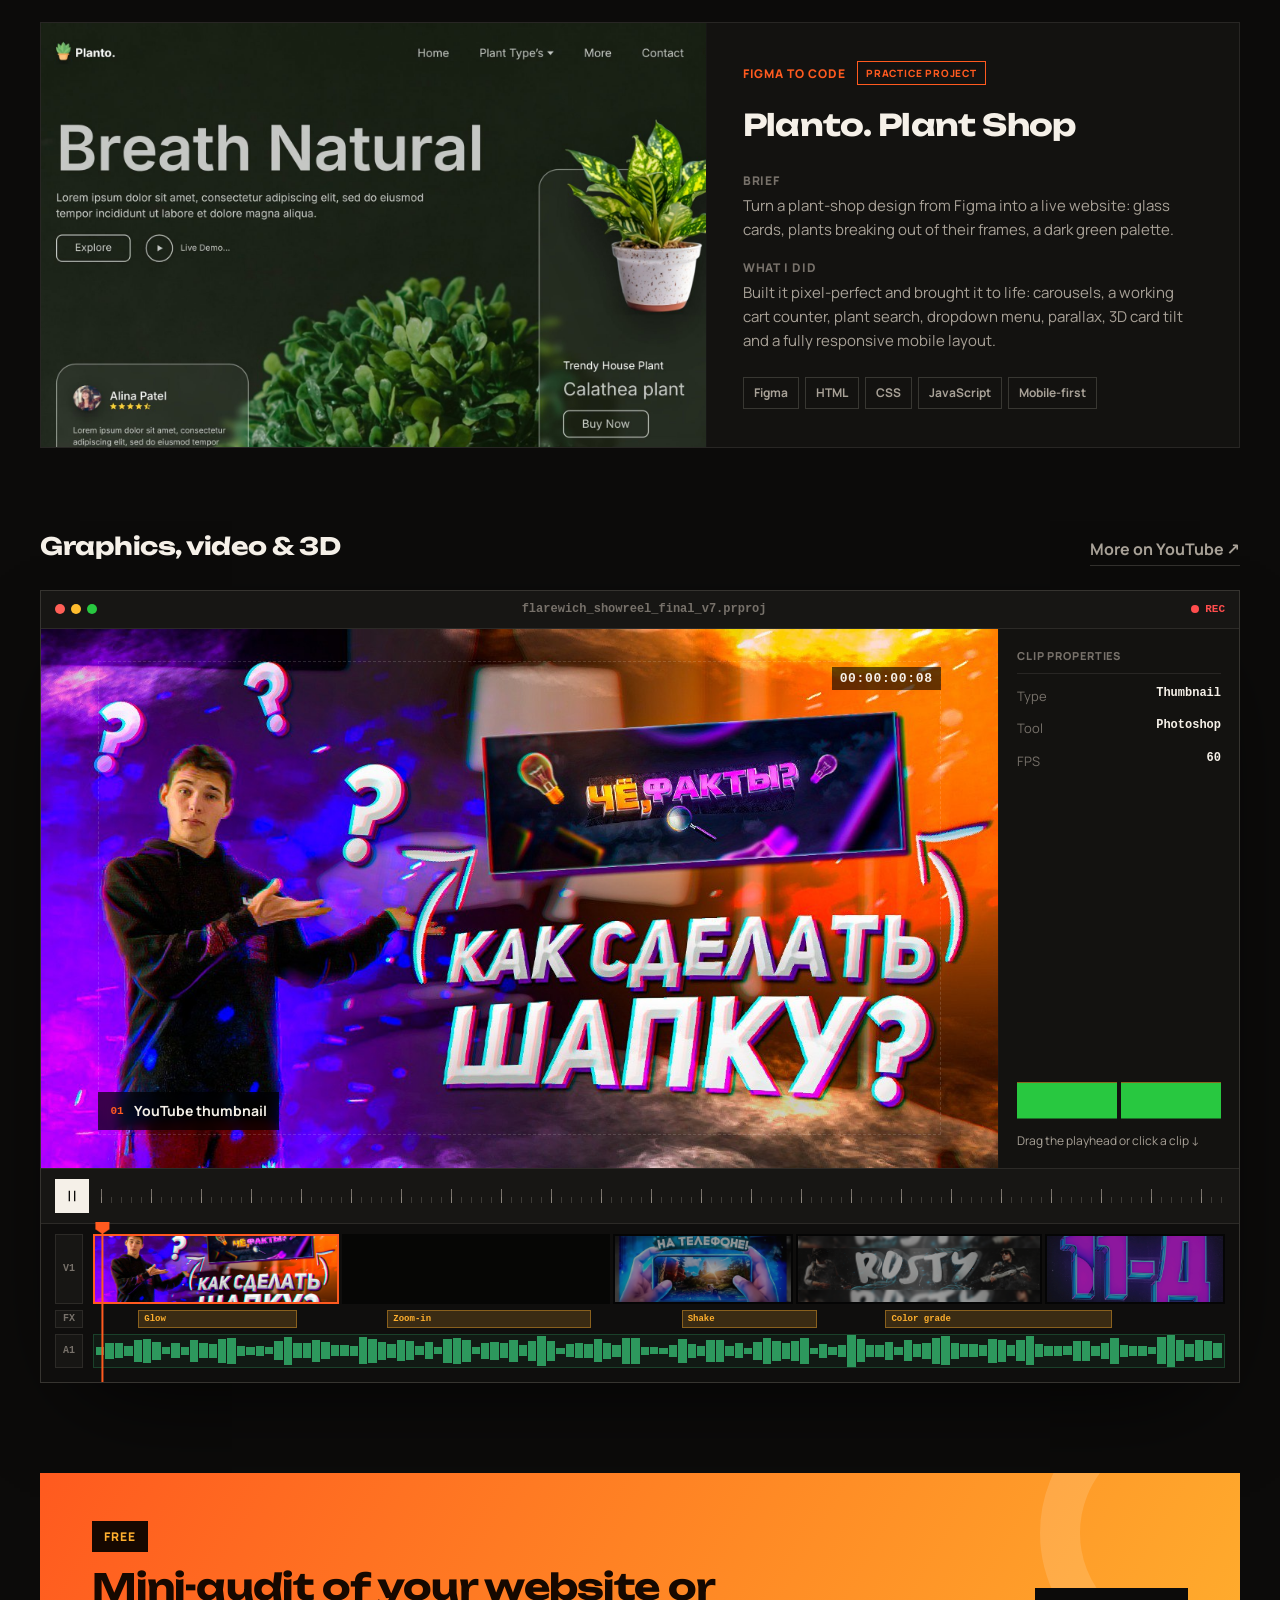
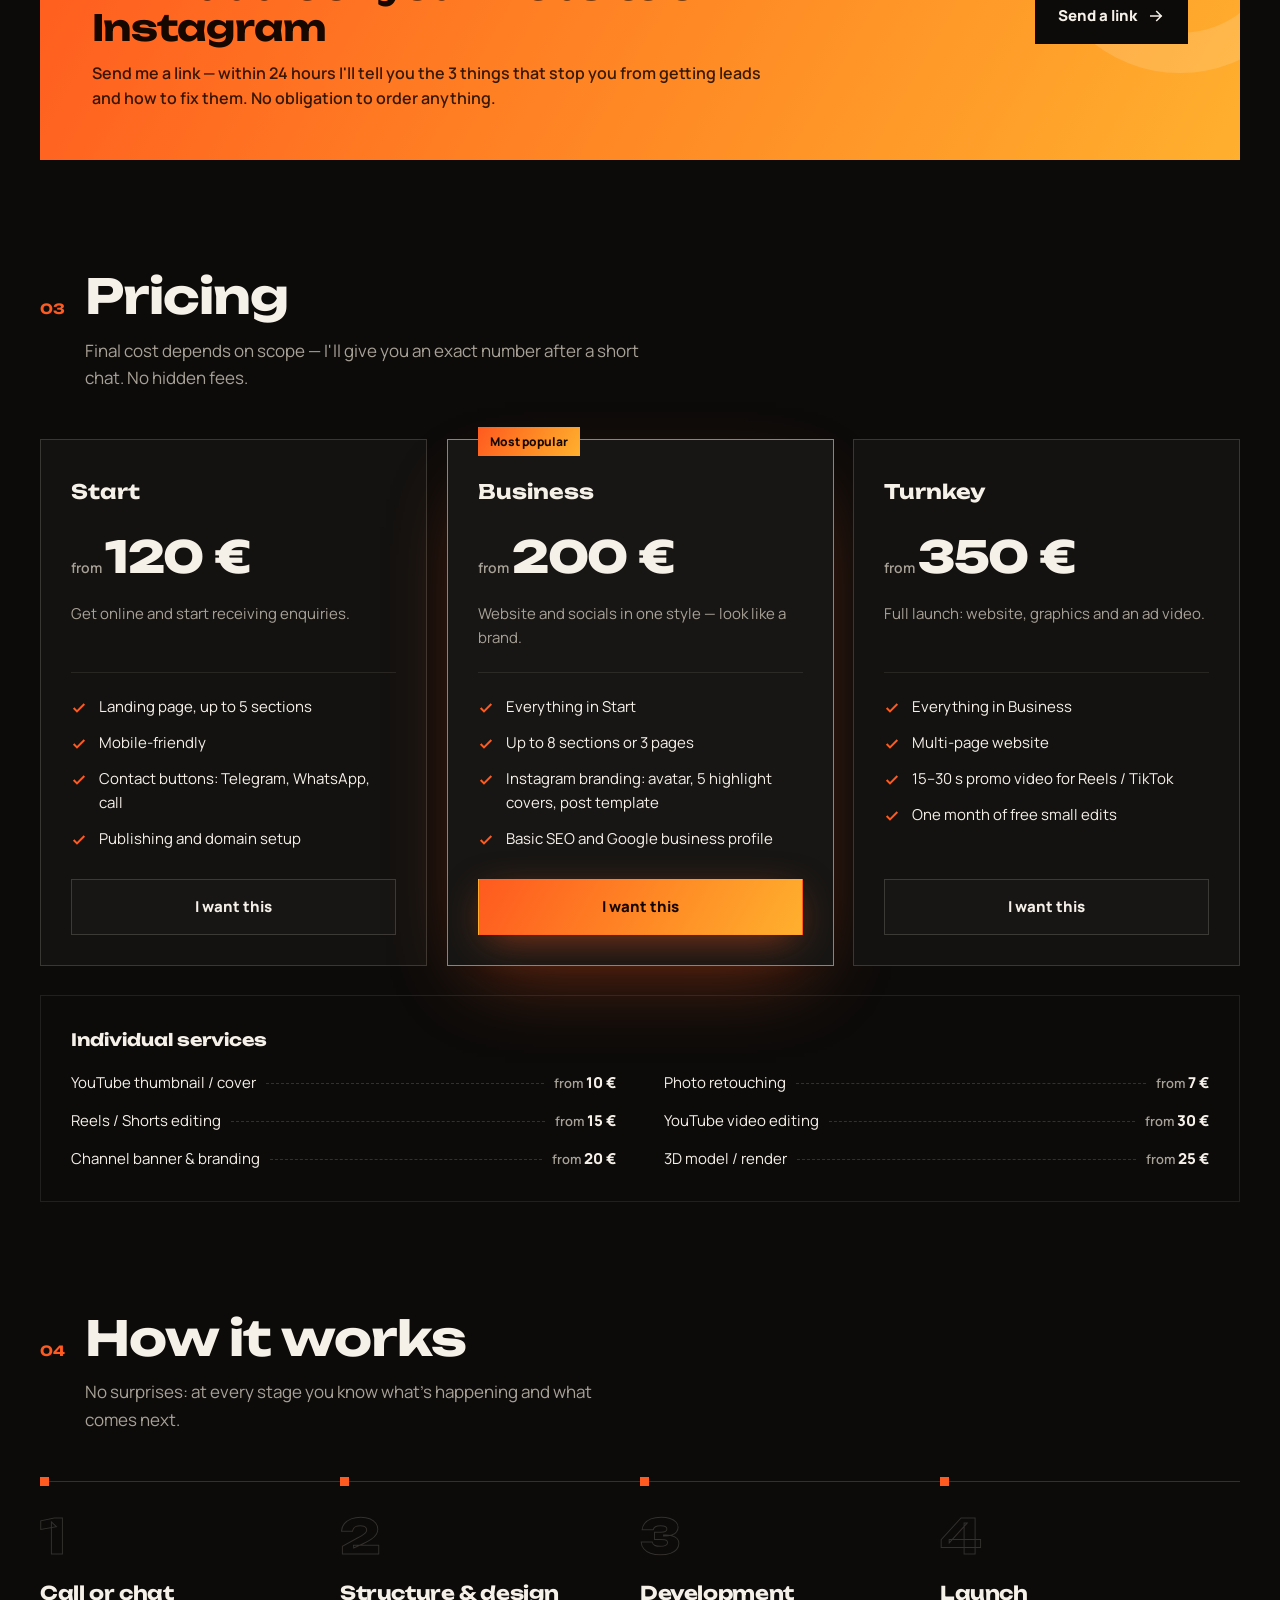
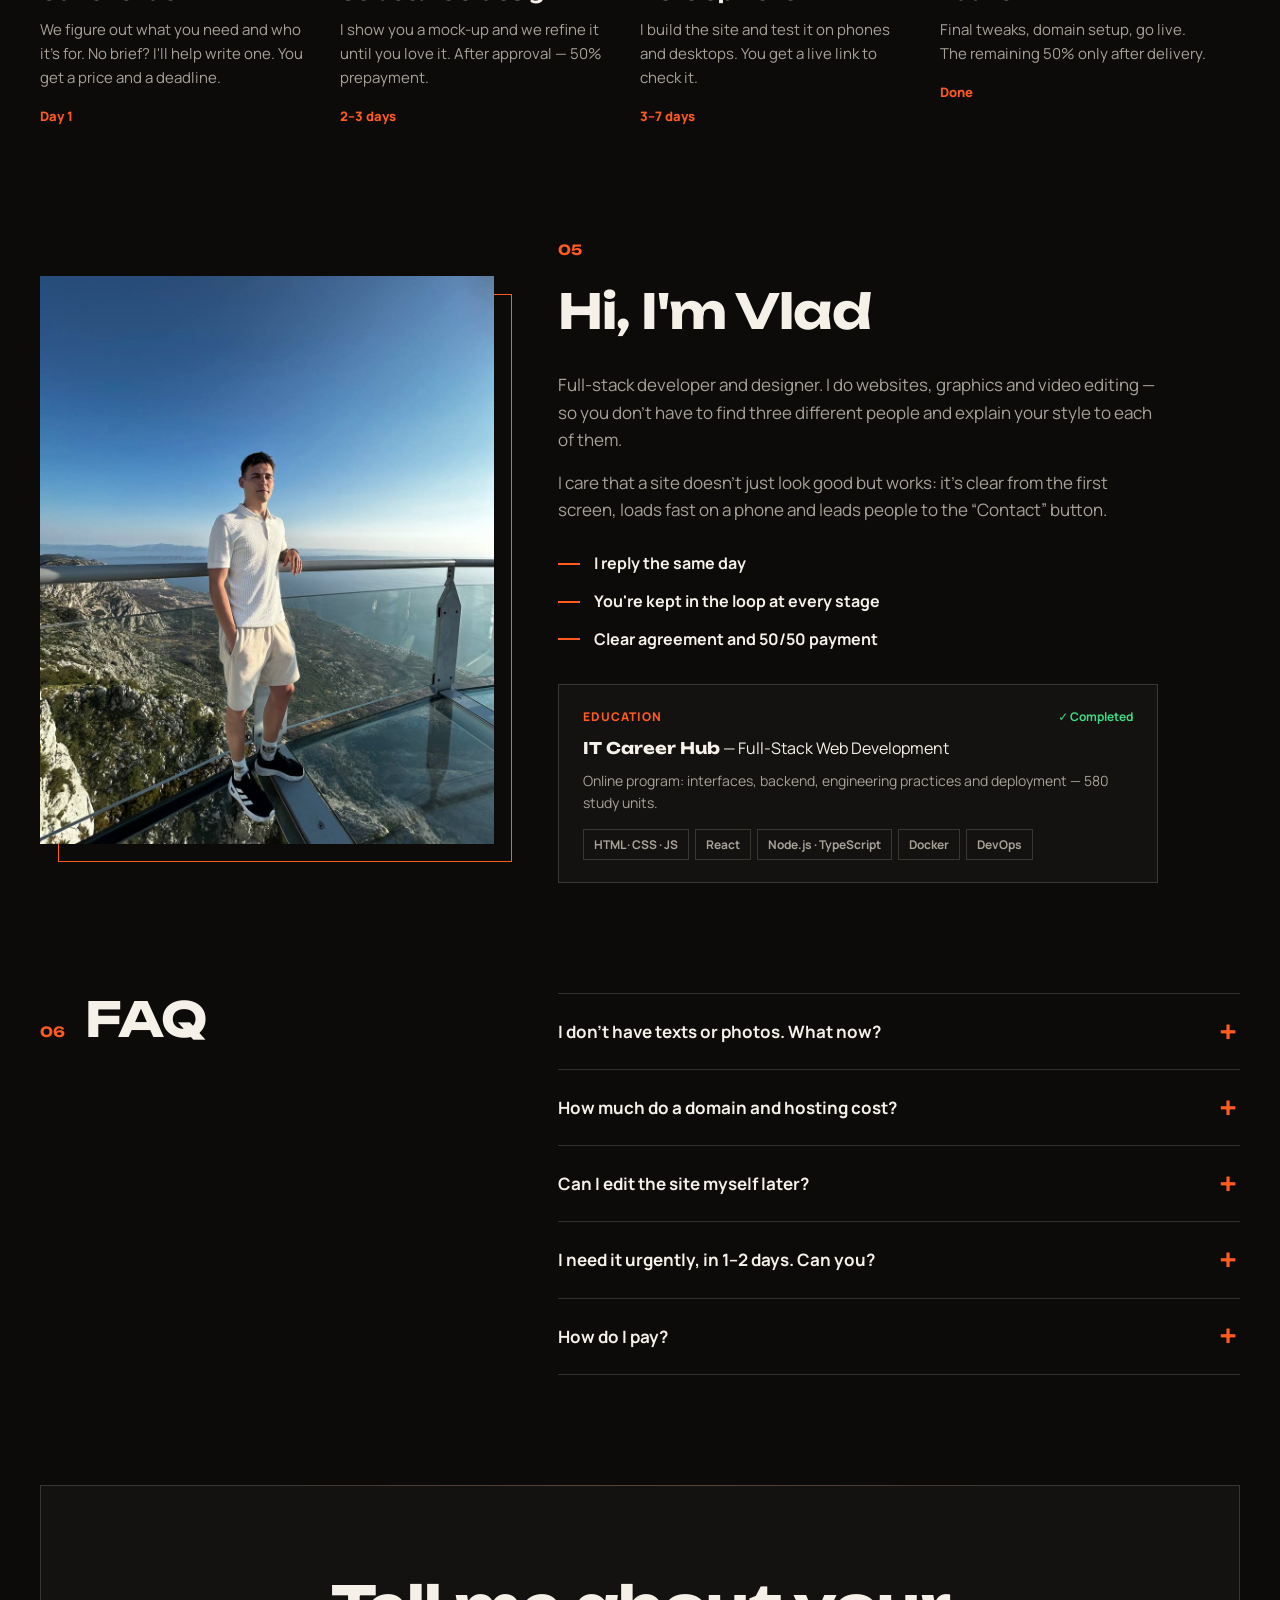
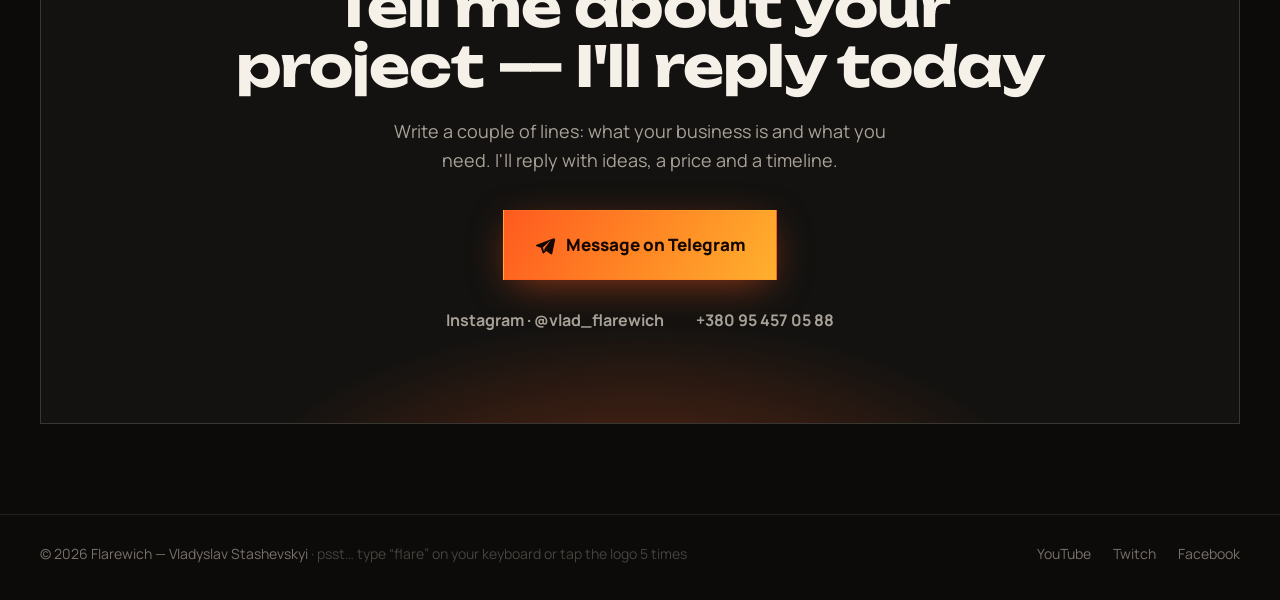
==== commit 0bd6c28d: "Planto: вёрстка из Figma" ====
--- a/index.html
+++ b/index.html
@@ -286,6 +286,23 @@
                   <div><dt data-i18n="done">Что сделал</dt><dd data-i18n="c6_done">Элегантный дизайн в цветах их вывески, понятные 6 услуг, полный прайс с ценами из их онлайн-записи и интерактивный выбор цвета лака: ногти в превью перекрашиваются, а оттуда сразу можно записаться.</dd></div>
                 </dl>
                 <div class="chips"><span>HTML</span><span>CSS</span><span>JavaScript</span><span>UI</span><span data-i18n="chip_mobile">Mobile-first</span></div>
+              </div>
+            </article>
+
+            <!-- Case 7: Figma to code -->
+            <article class="case reveal">
+              <a class="case-img" href="concepts/planto/" target="_blank" rel="noreferrer">
+                <img src="img/concept-planto.jpg" alt="Planto — plant shop, Figma to code" loading="lazy" style="object-position: left top" />
+                <span class="case-open" data-i18n="open_site">Открыть сайт ↗</span>
+              </a>
+              <div class="case-body">
+                <div class="case-tag"><span data-i18n="c7_tag">Вёрстка из Figma</span> <span class="badge-concept" data-i18n="c7_badge">Учебный проект</span></div>
+                <h3>Planto. Plant Shop</h3>
+                <dl class="case-dl">
+                  <div><dt data-i18n="task">Задача</dt><dd data-i18n="c7_task">Перенести дизайн интернет-магазина растений из Figma в живой сайт: стеклянные карточки, растения, «выходящие» за рамки, тёмная зелёная гамма.</dd></div>
+                  <div><dt data-i18n="done">Что сделал</dt><dd data-i18n="c7_done">Сверстал макет пиксель в пиксель и оживил его: карусели, рабочая корзина со счётчиком, поиск по растениям, выпадающее меню, параллакс, 3D-наклон карточек и полная адаптация под телефон.</dd></div>
+                </dl>
+                <div class="chips"><span>Figma</span><span>HTML</span><span>CSS</span><span>JavaScript</span><span data-i18n="chip_mobile">Mobile-first</span></div>
               </div>
             </article>
           </div>
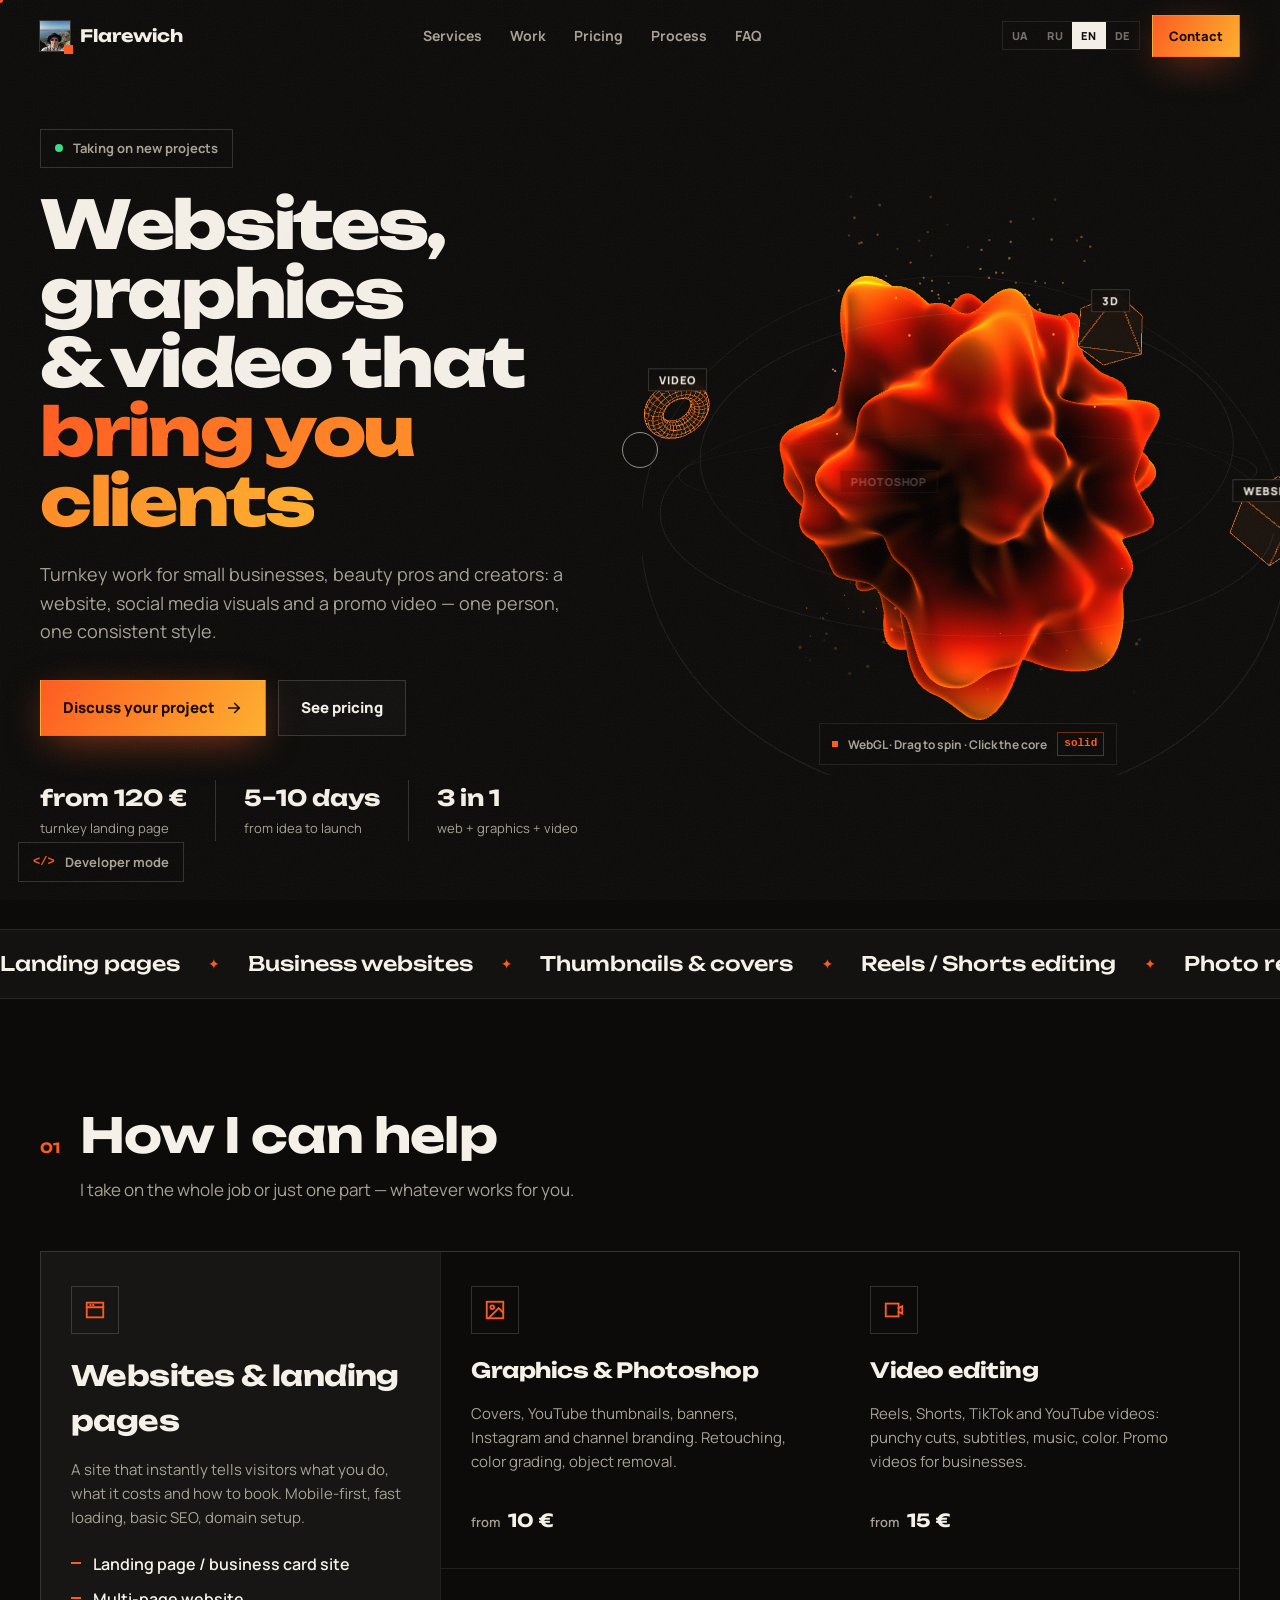
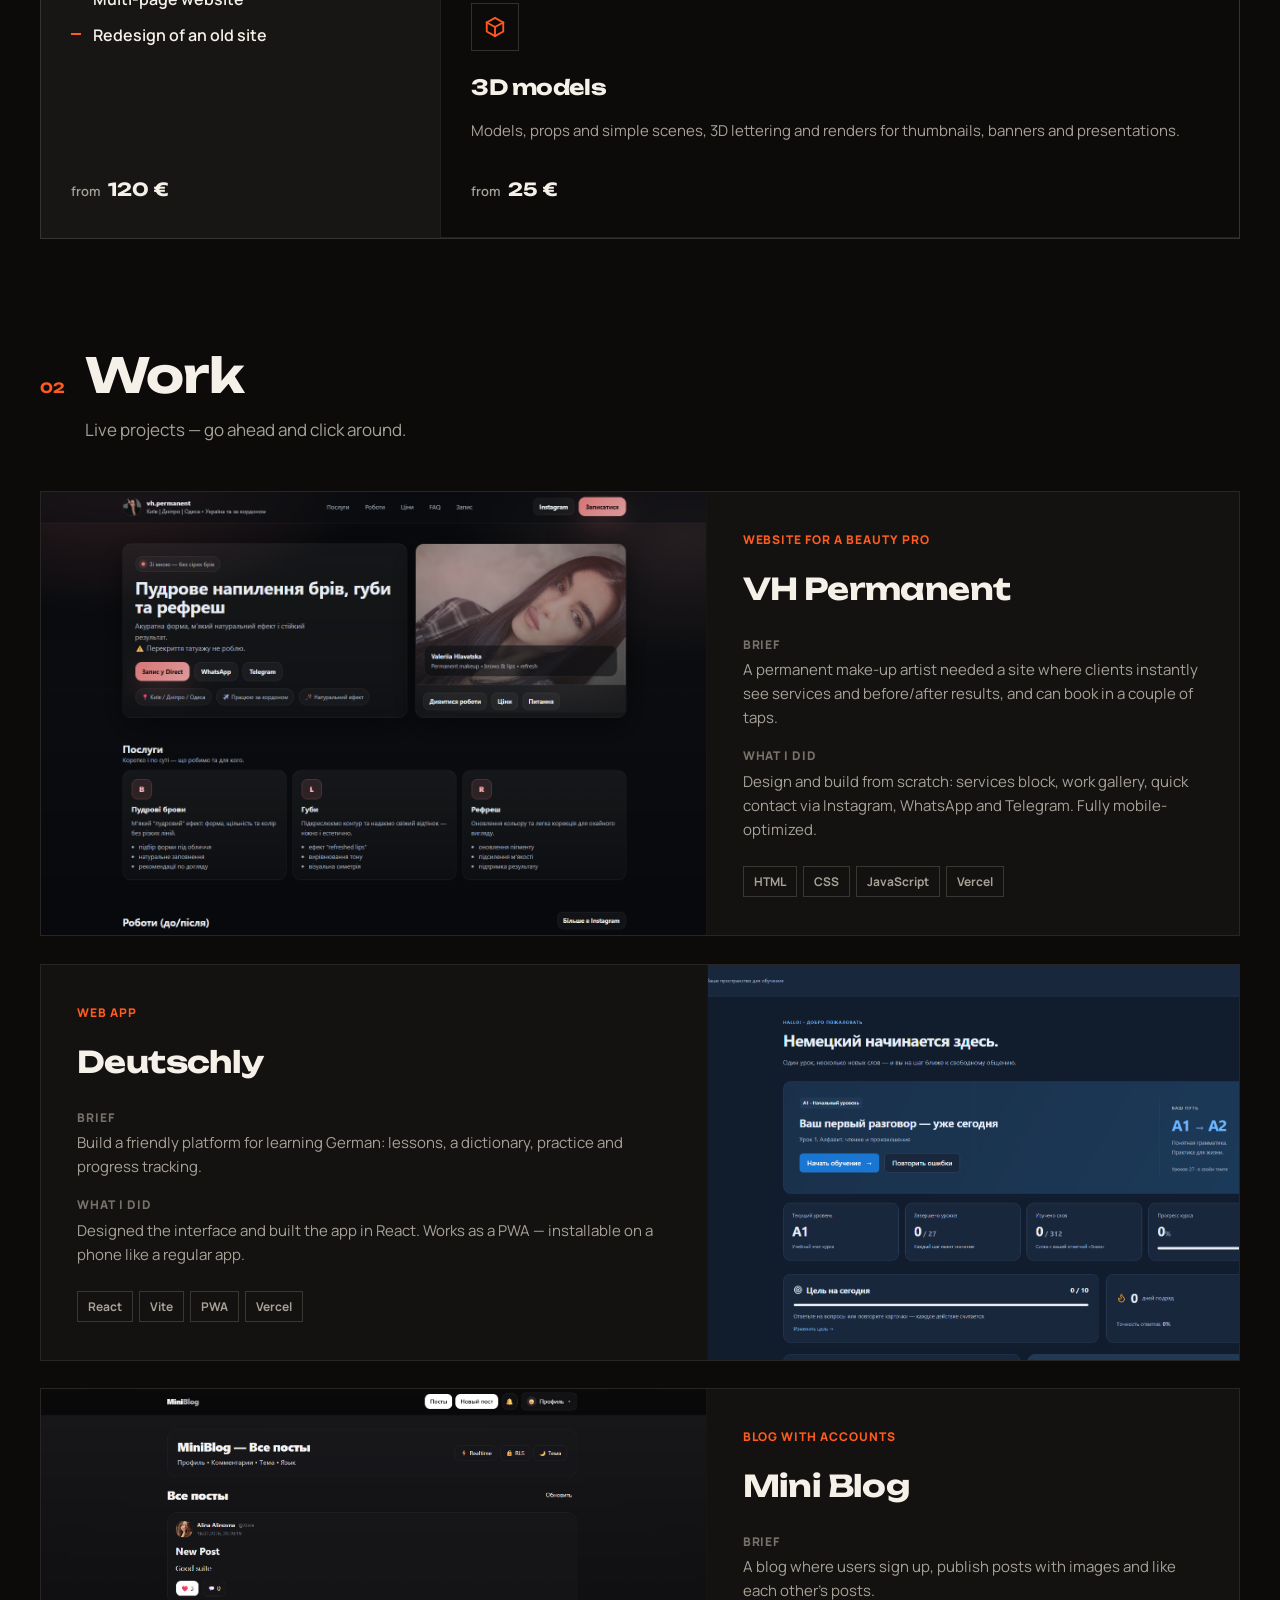
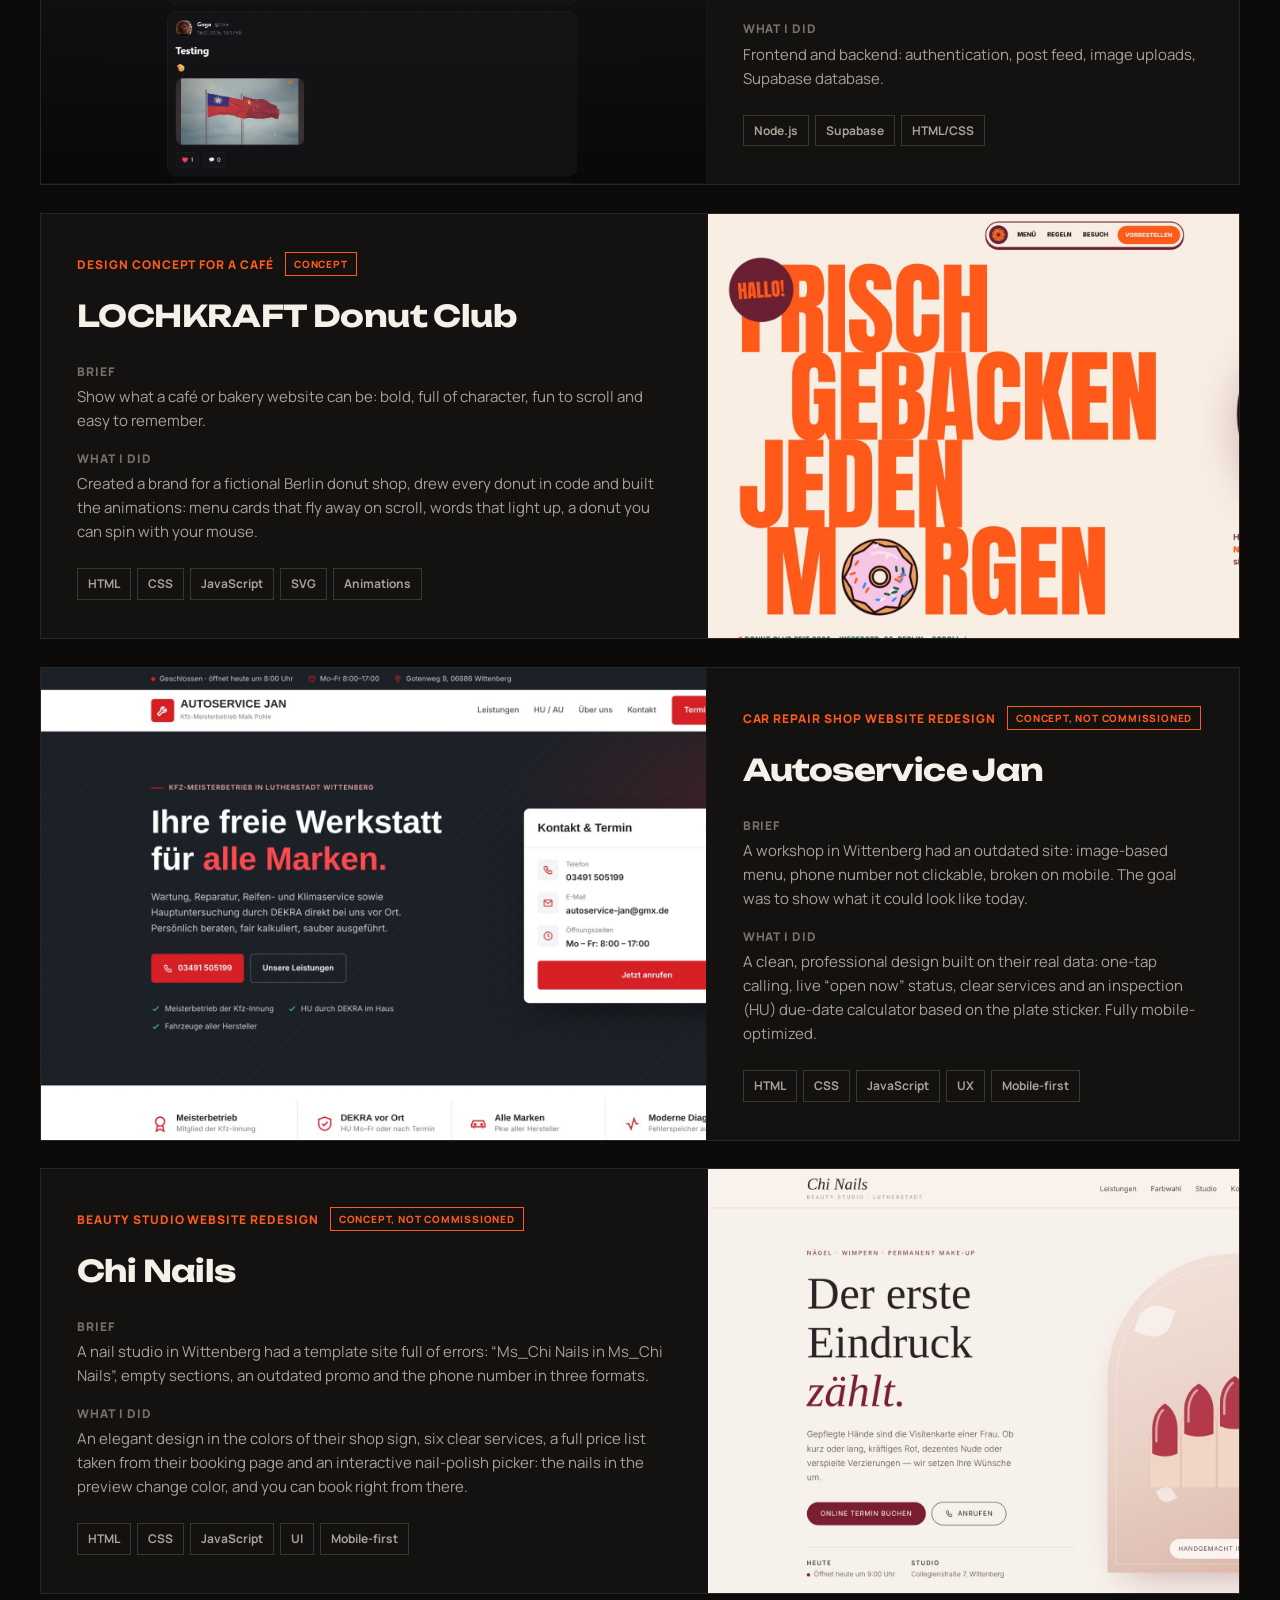
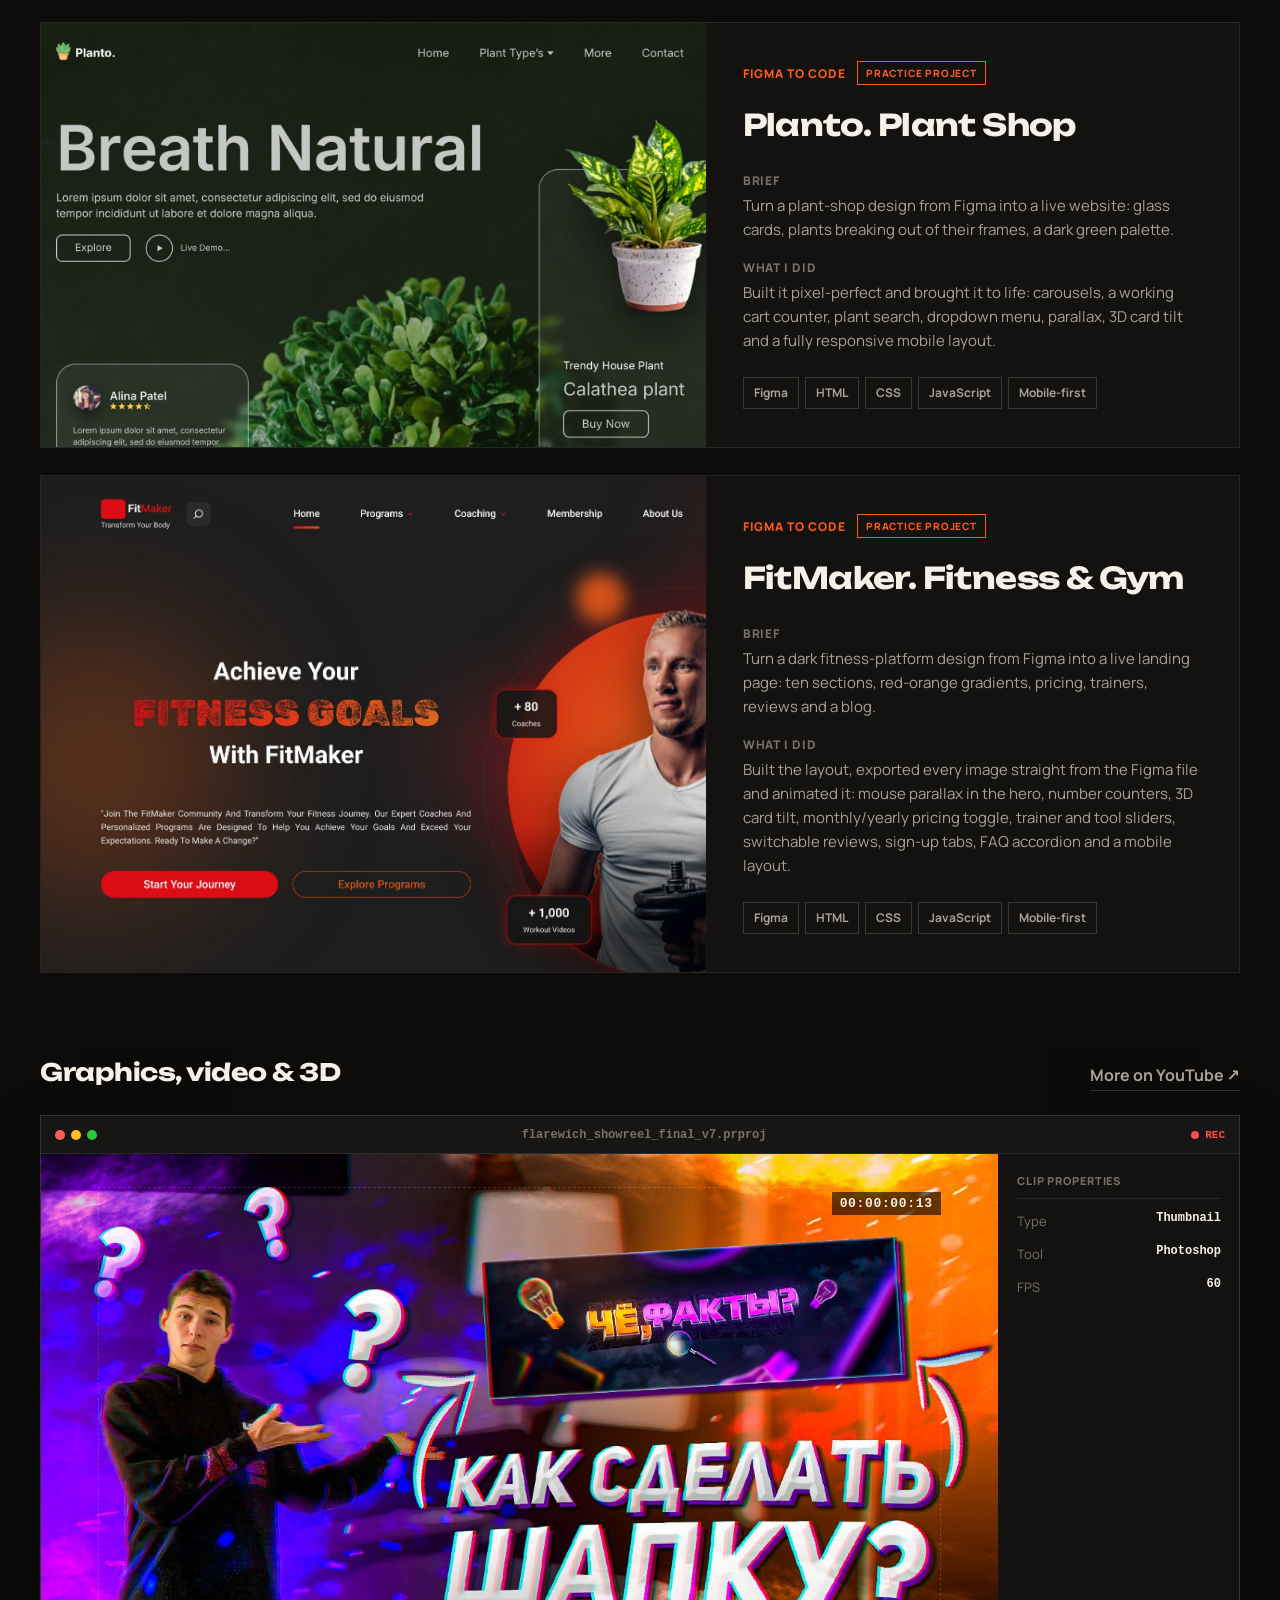
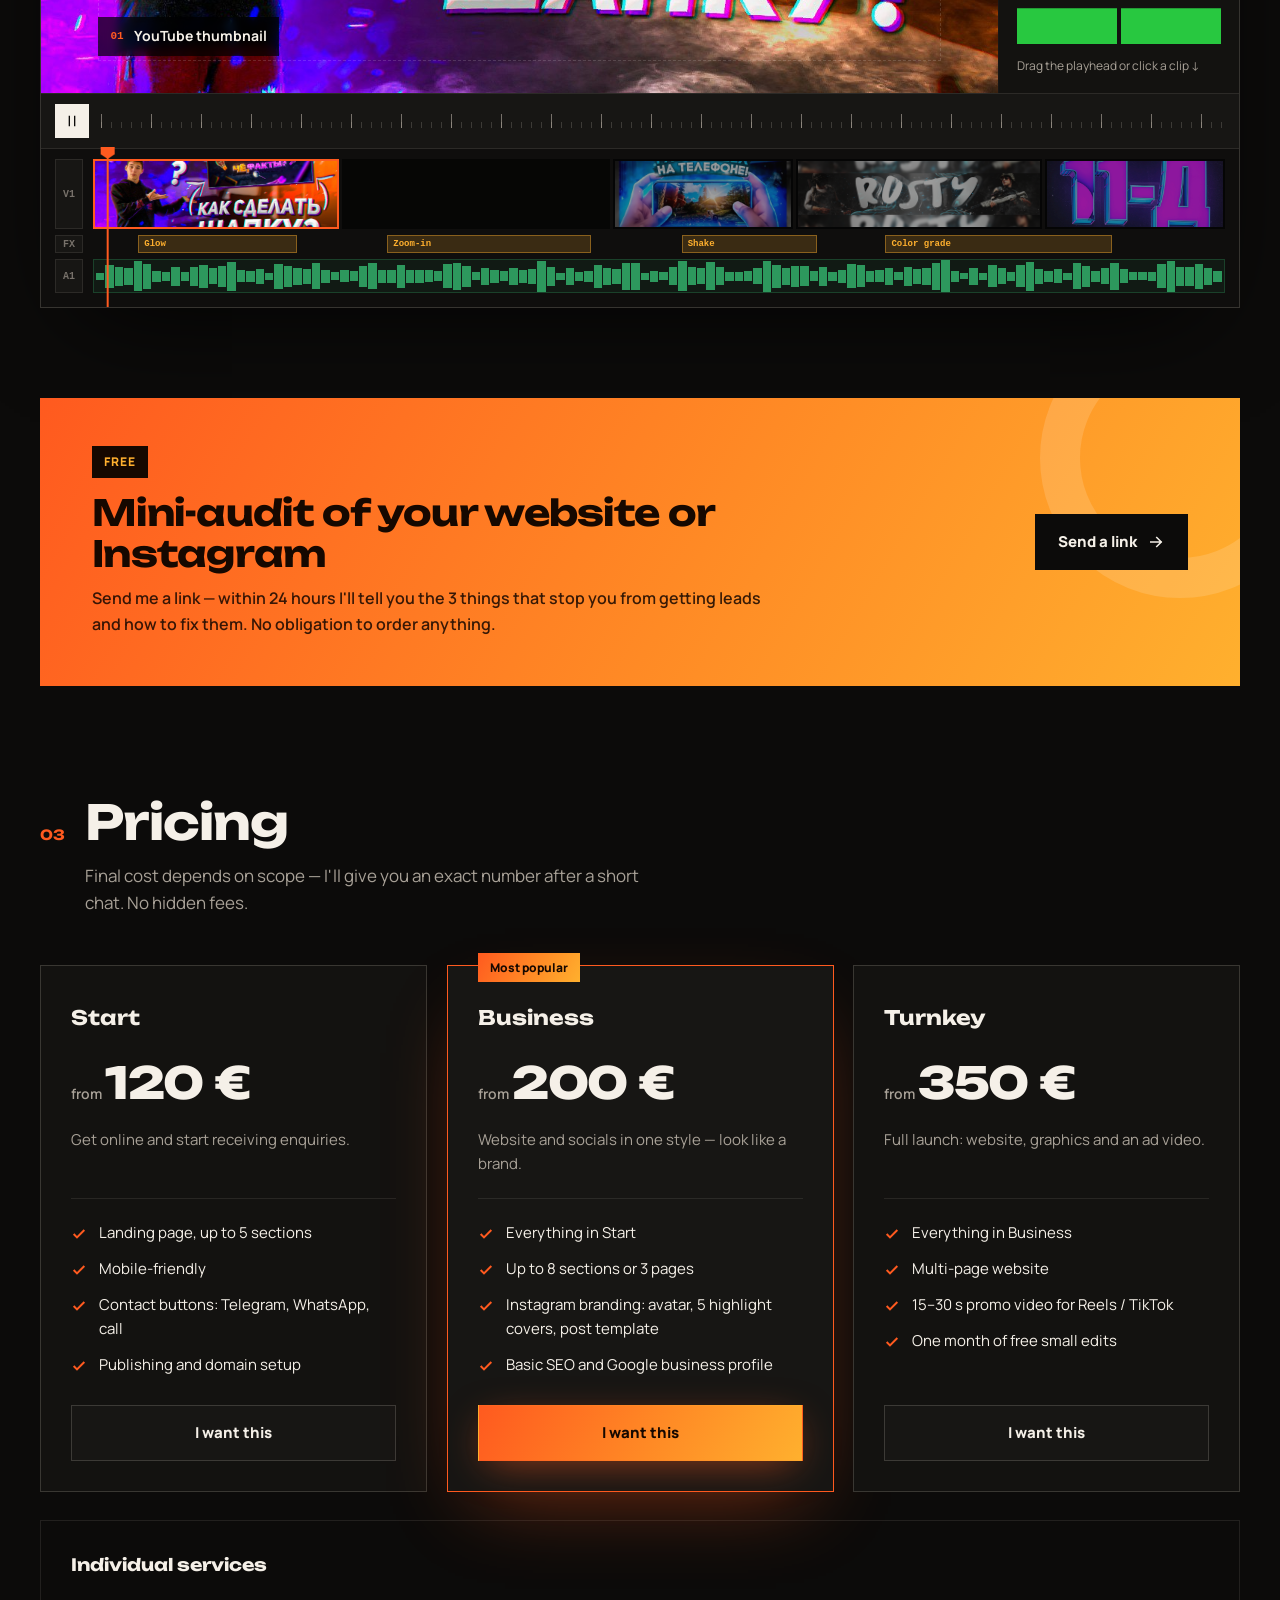
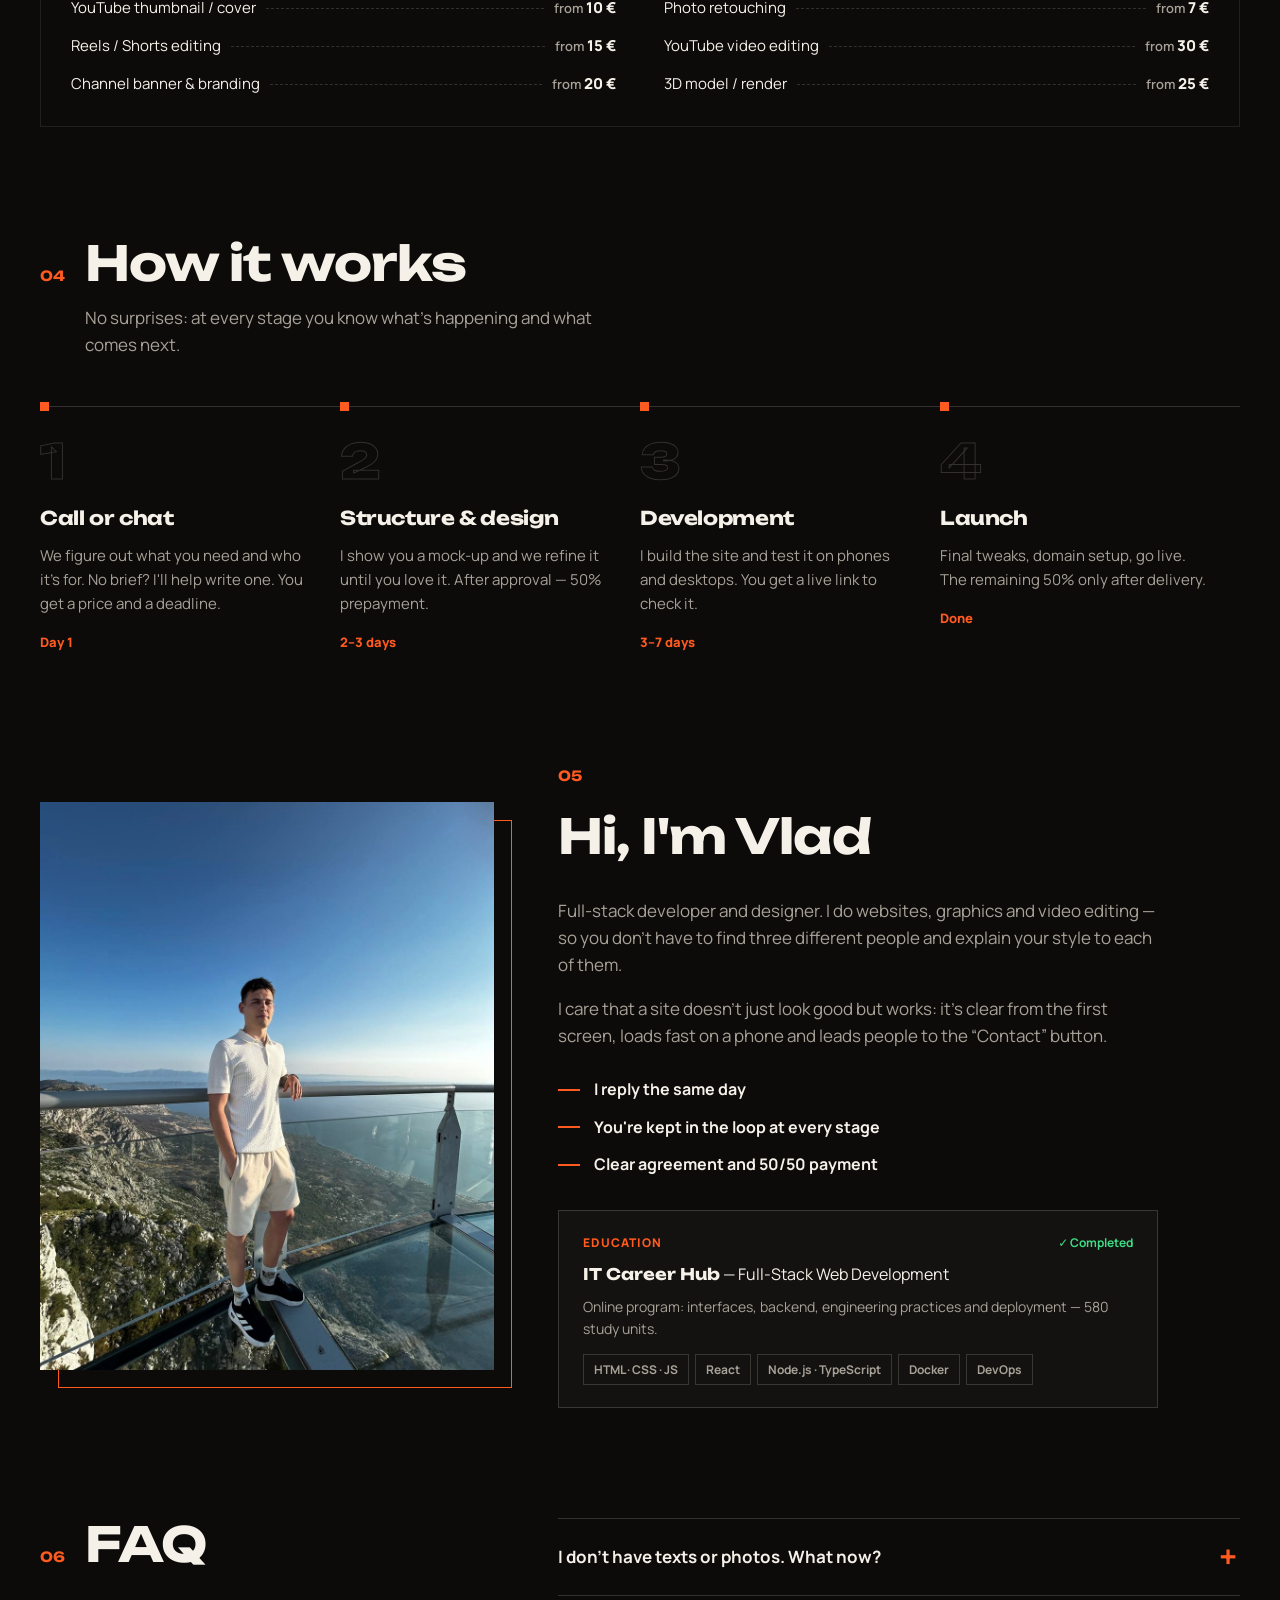
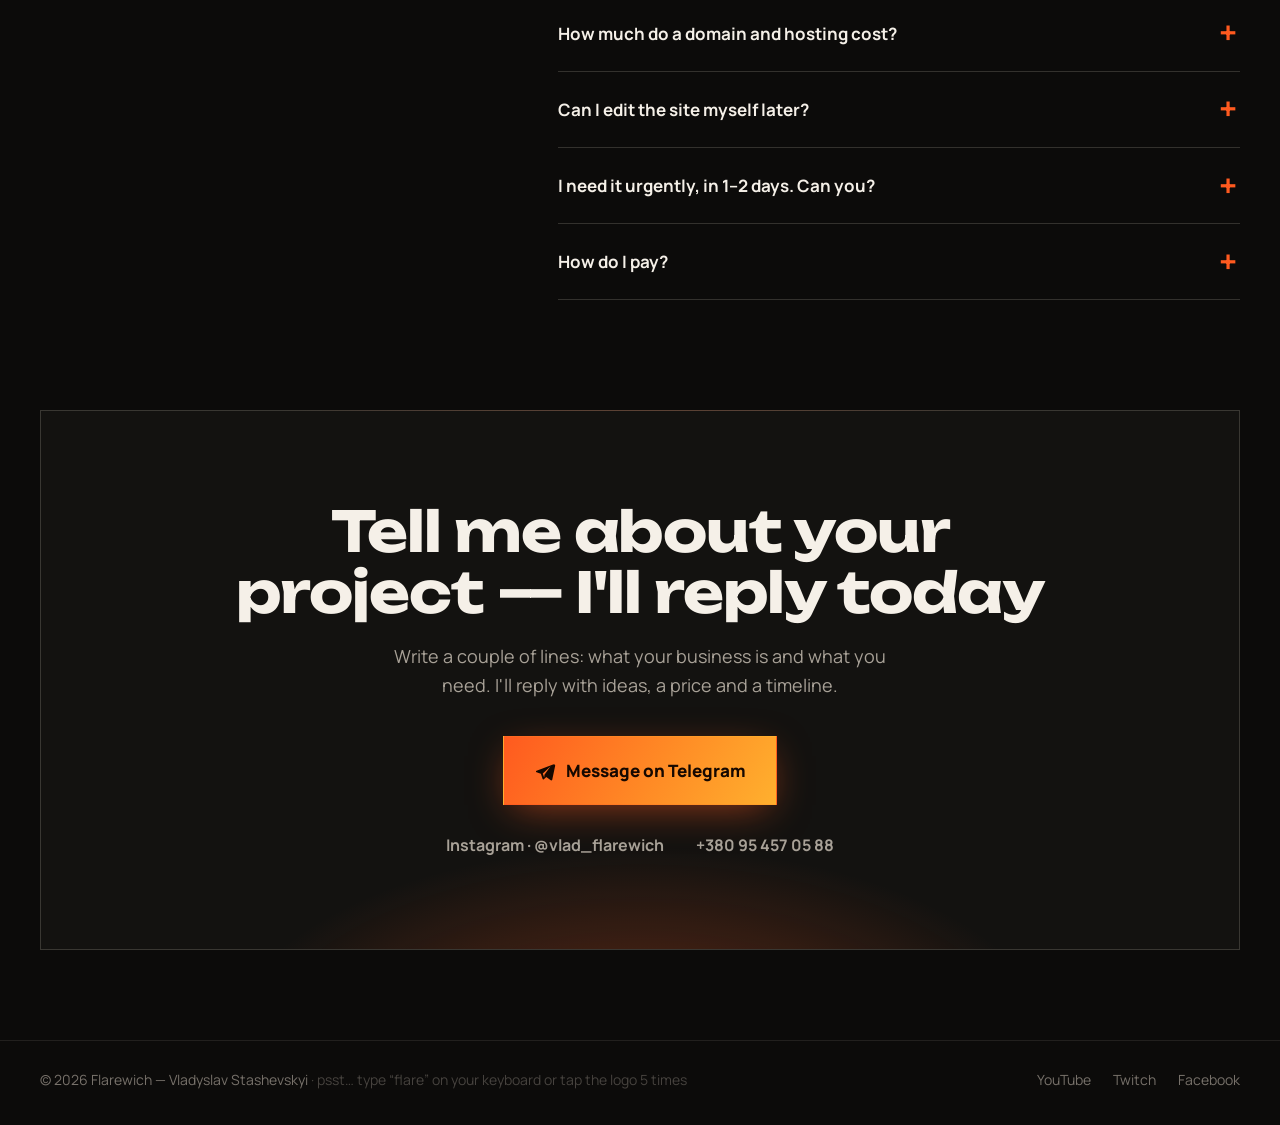
==== commit 6dfb4824: "Add FitMaker concept" ====
--- a/index.html
+++ b/index.html
@@ -301,6 +301,23 @@
                 <dl class="case-dl">
                   <div><dt data-i18n="task">Задача</dt><dd data-i18n="c7_task">Перенести дизайн интернет-магазина растений из Figma в живой сайт: стеклянные карточки, растения, «выходящие» за рамки, тёмная зелёная гамма.</dd></div>
                   <div><dt data-i18n="done">Что сделал</dt><dd data-i18n="c7_done">Сверстал макет пиксель в пиксель и оживил его: карусели, рабочая корзина со счётчиком, поиск по растениям, выпадающее меню, параллакс, 3D-наклон карточек и полная адаптация под телефон.</dd></div>
+                </dl>
+                <div class="chips"><span>Figma</span><span>HTML</span><span>CSS</span><span>JavaScript</span><span data-i18n="chip_mobile">Mobile-first</span></div>
+              </div>
+            </article>
+
+            <!-- Case 8: Figma to code -->
+            <article class="case reveal">
+              <a class="case-img" href="concepts/fitmaker/" target="_blank" rel="noreferrer">
+                <img src="img/concept-fitmaker.jpg" alt="FitMaker — fitness website, Figma to code" loading="lazy" style="object-position: left top" />
+                <span class="case-open" data-i18n="open_site">Открыть сайт ↗</span>
+              </a>
+              <div class="case-body">
+                <div class="case-tag"><span data-i18n="c7_tag">Вёрстка из Figma</span> <span class="badge-concept" data-i18n="c7_badge">Учебный проект</span></div>
+                <h3>FitMaker. Fitness &amp; Gym</h3>
+                <dl class="case-dl">
+                  <div><dt data-i18n="task">Задача</dt><dd data-i18n="c8_task">Превратить тёмный макет фитнес-платформы из Figma в живой лендинг: десять секций, красно-оранжевые градиенты, тарифы, тренеры, отзывы и блог.</dd></div>
+                  <div><dt data-i18n="done">Что сделал</dt><dd data-i18n="c8_done">Сверстал макет, выгрузил из него все изображения и оживил: параллакс героя за мышкой, счётчики цифр, 3D-наклон карточек, переключатель тарифов месяц/год, слайдеры тренеров и инструментов, смена отзывов, вкладки регистрации, FAQ-аккордеон и адаптив под телефон.</dd></div>
                 </dl>
                 <div class="chips"><span>Figma</span><span>HTML</span><span>CSS</span><span>JavaScript</span><span data-i18n="chip_mobile">Mobile-first</span></div>
               </div>
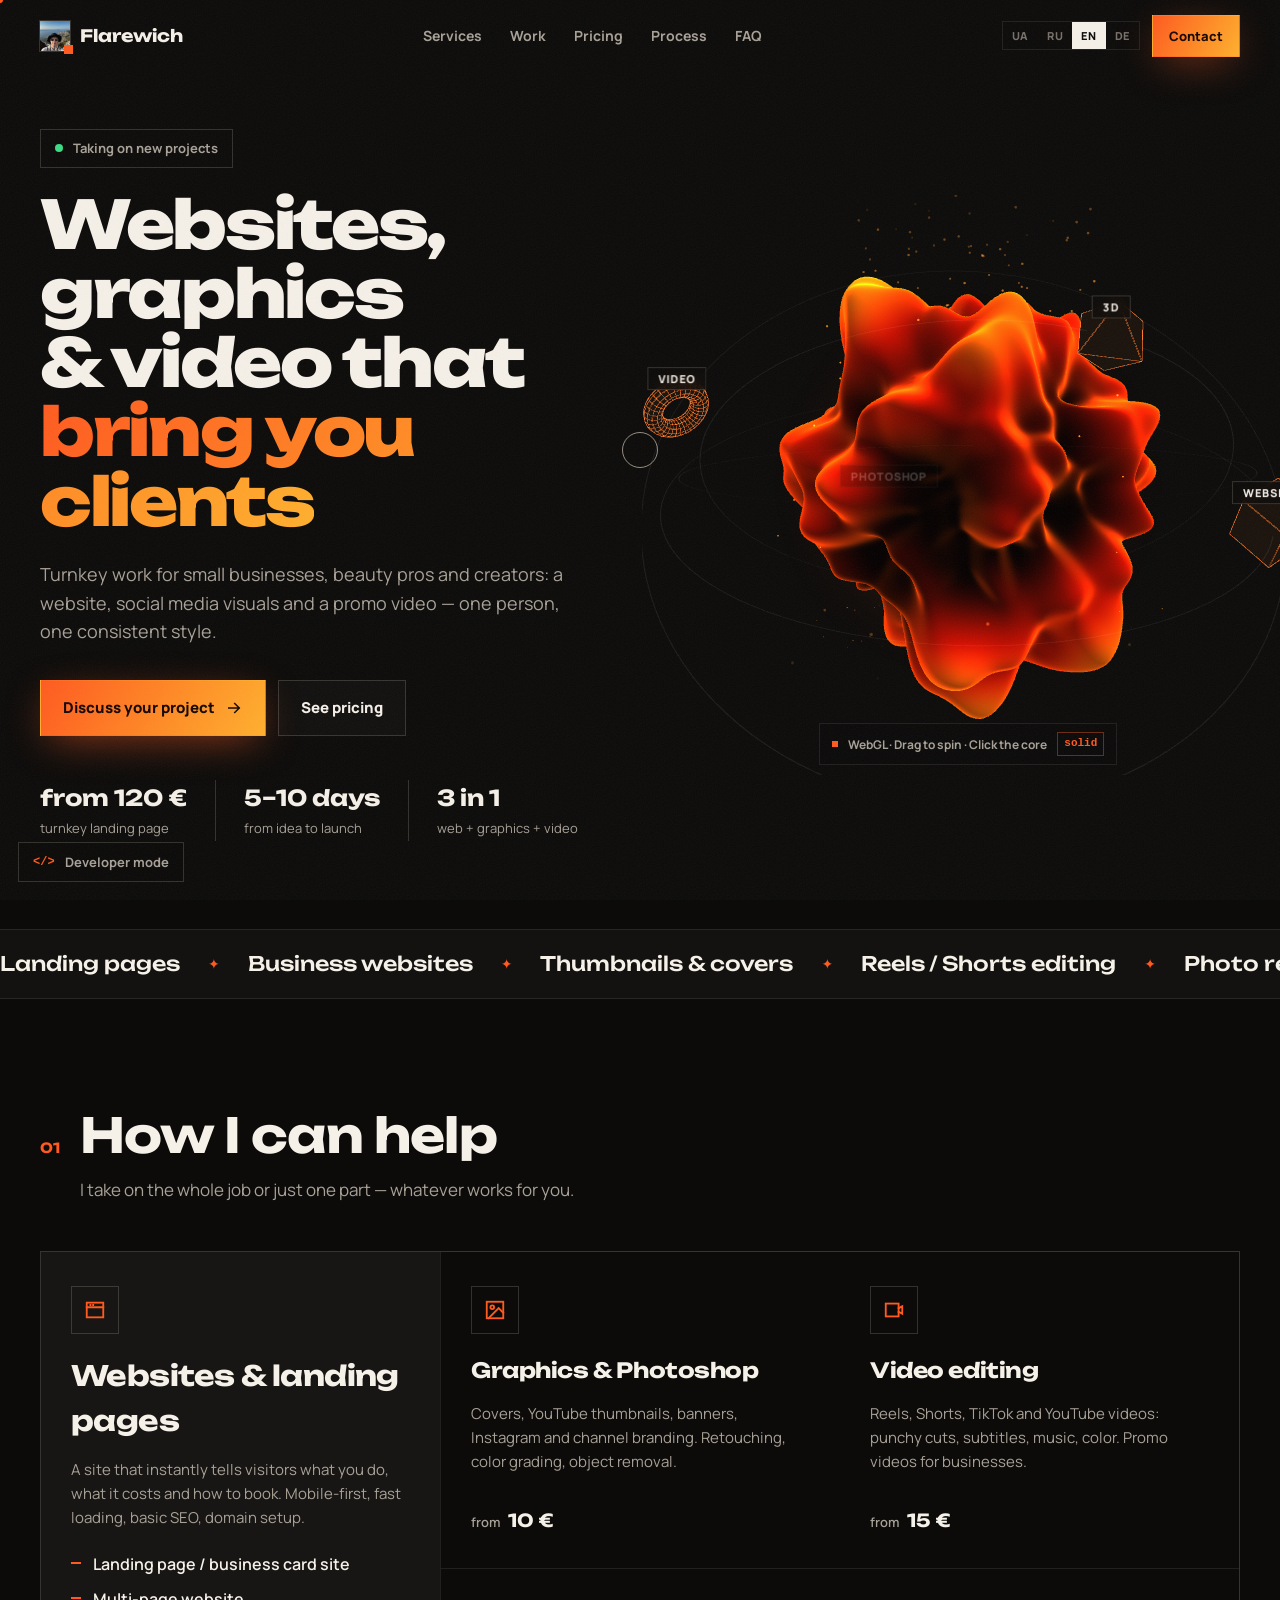
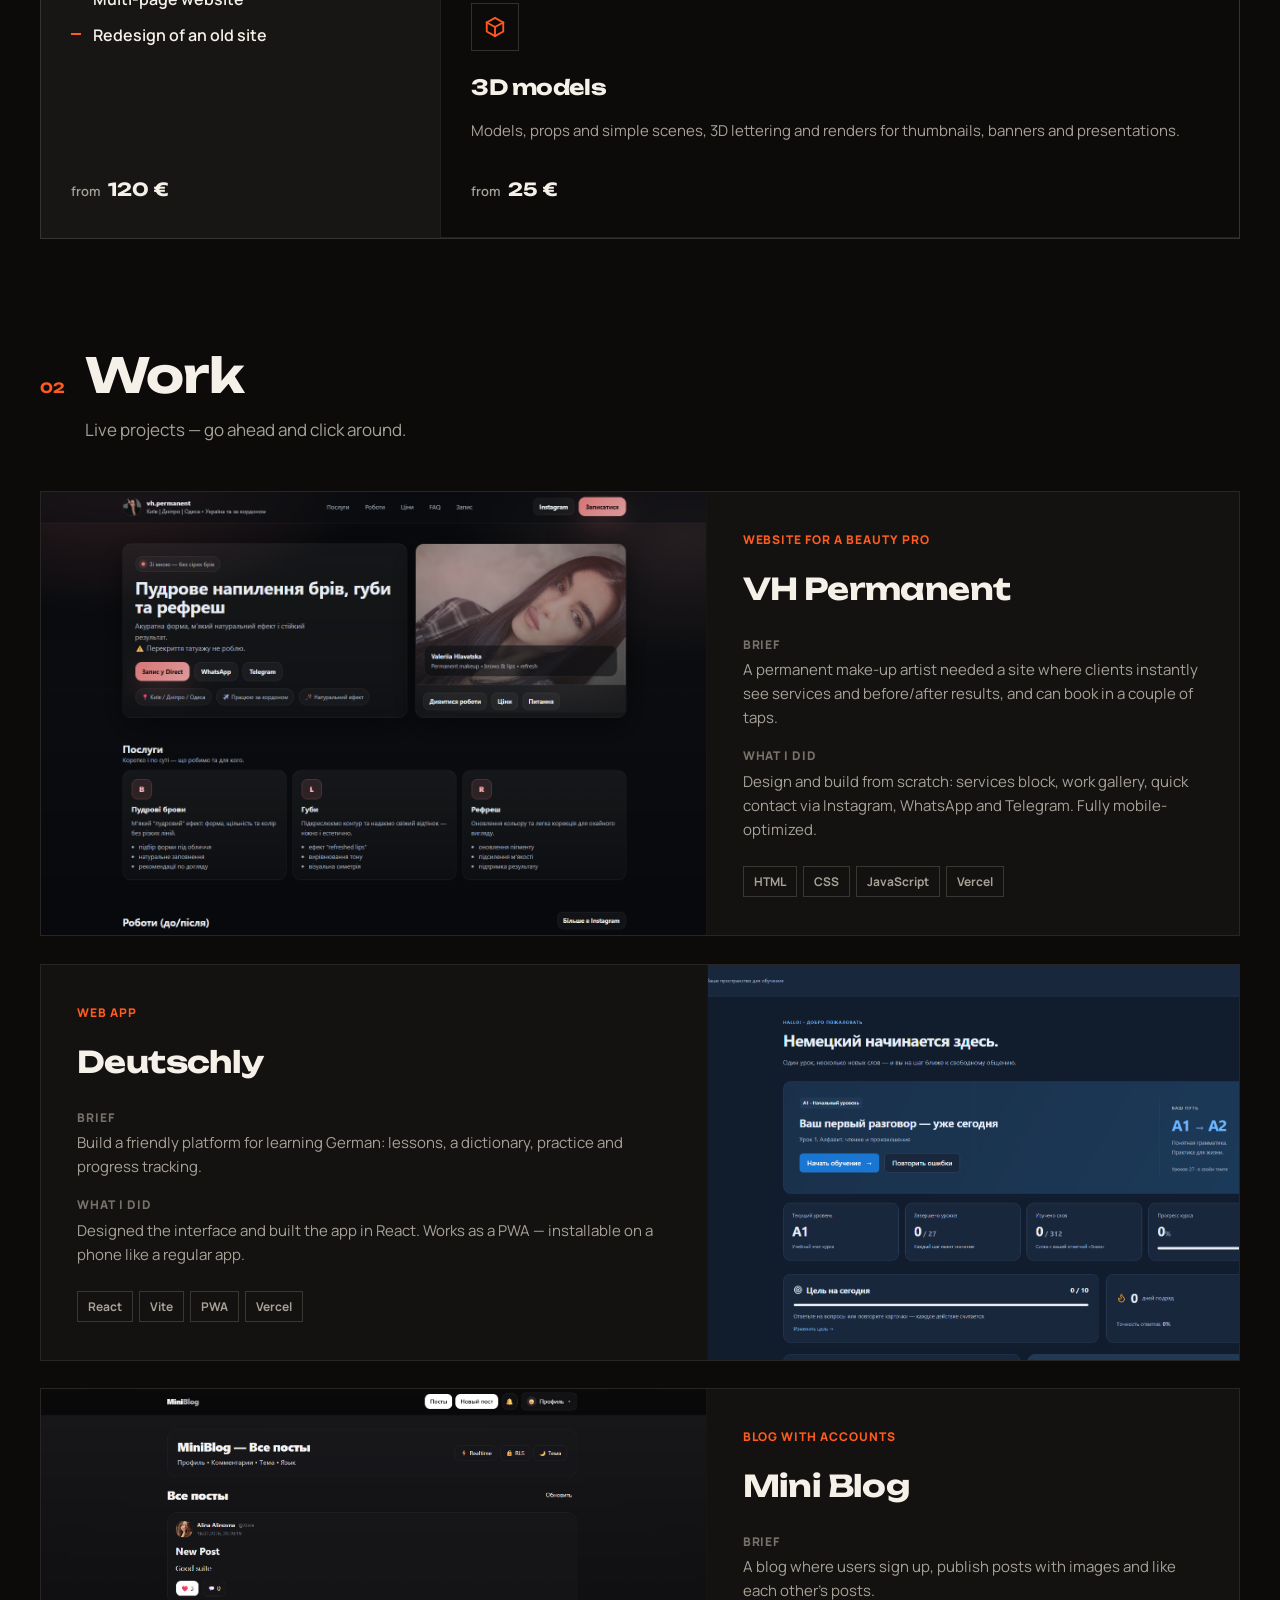
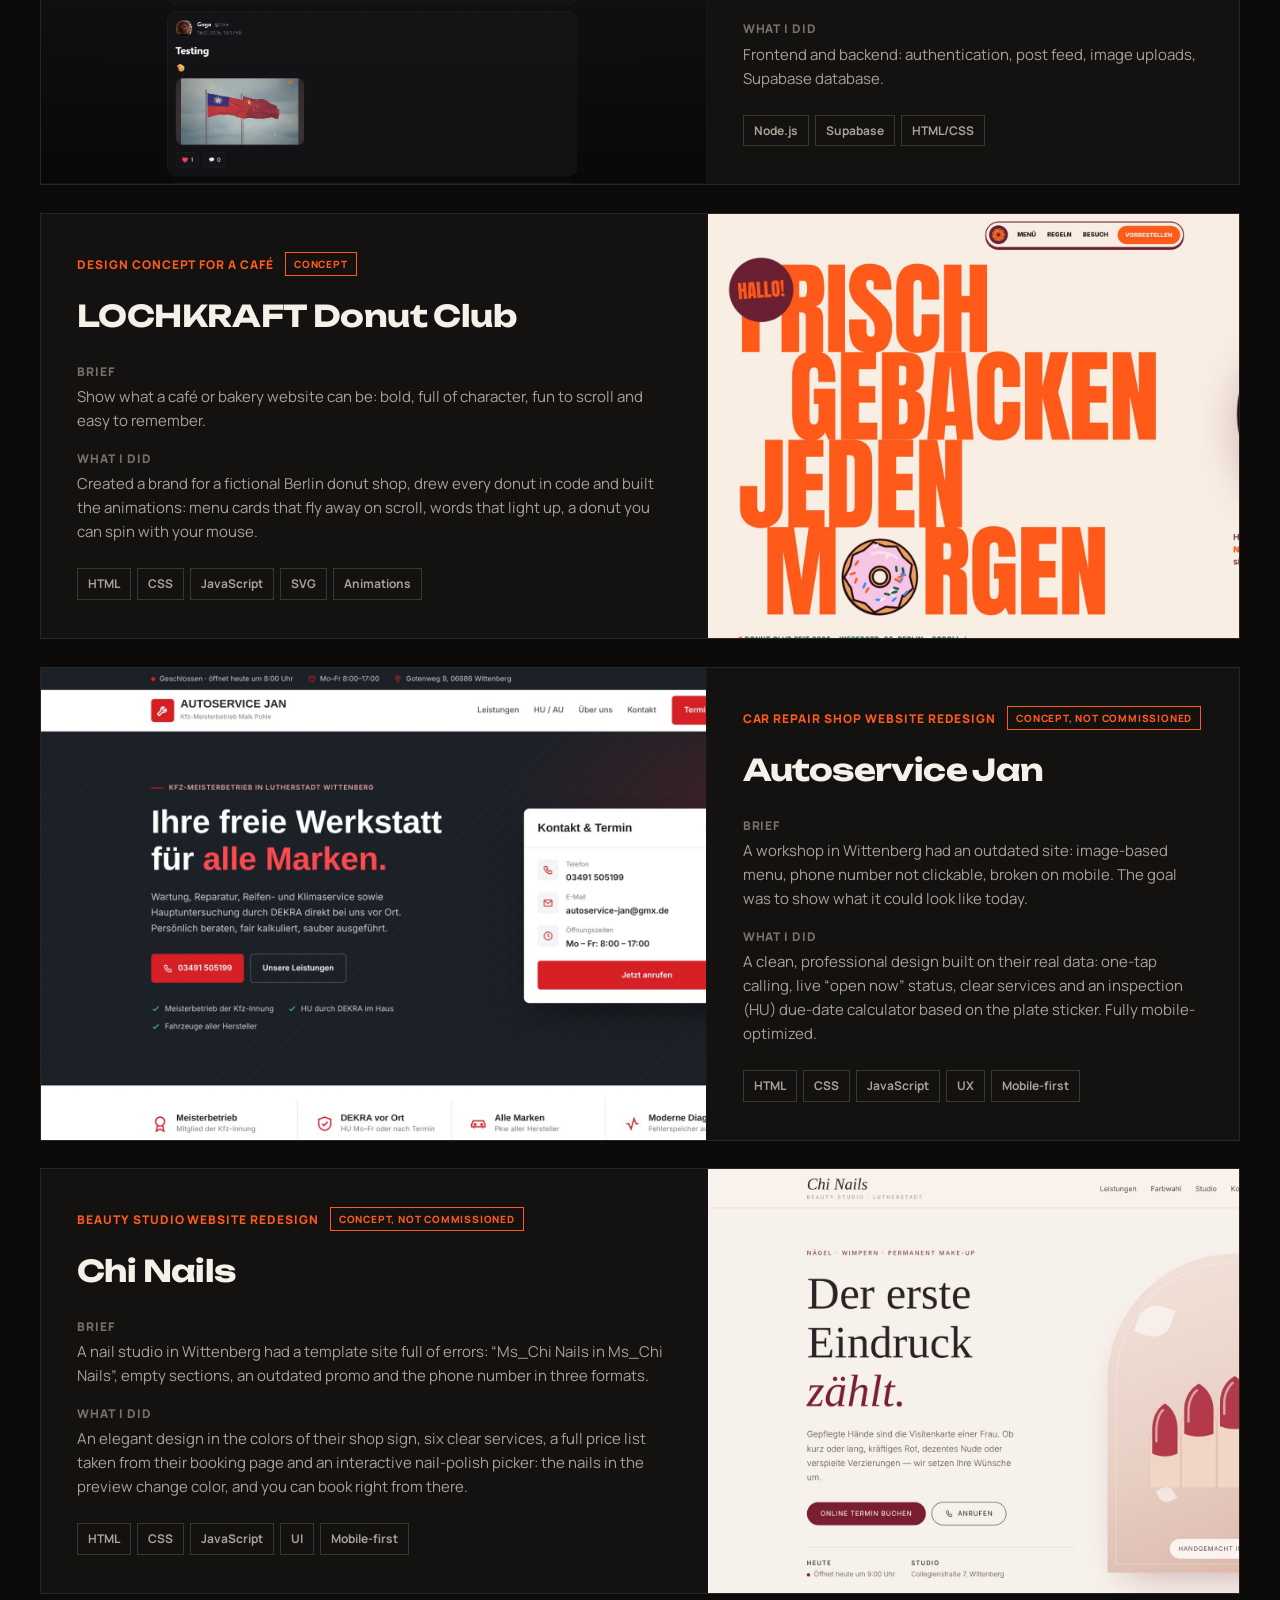
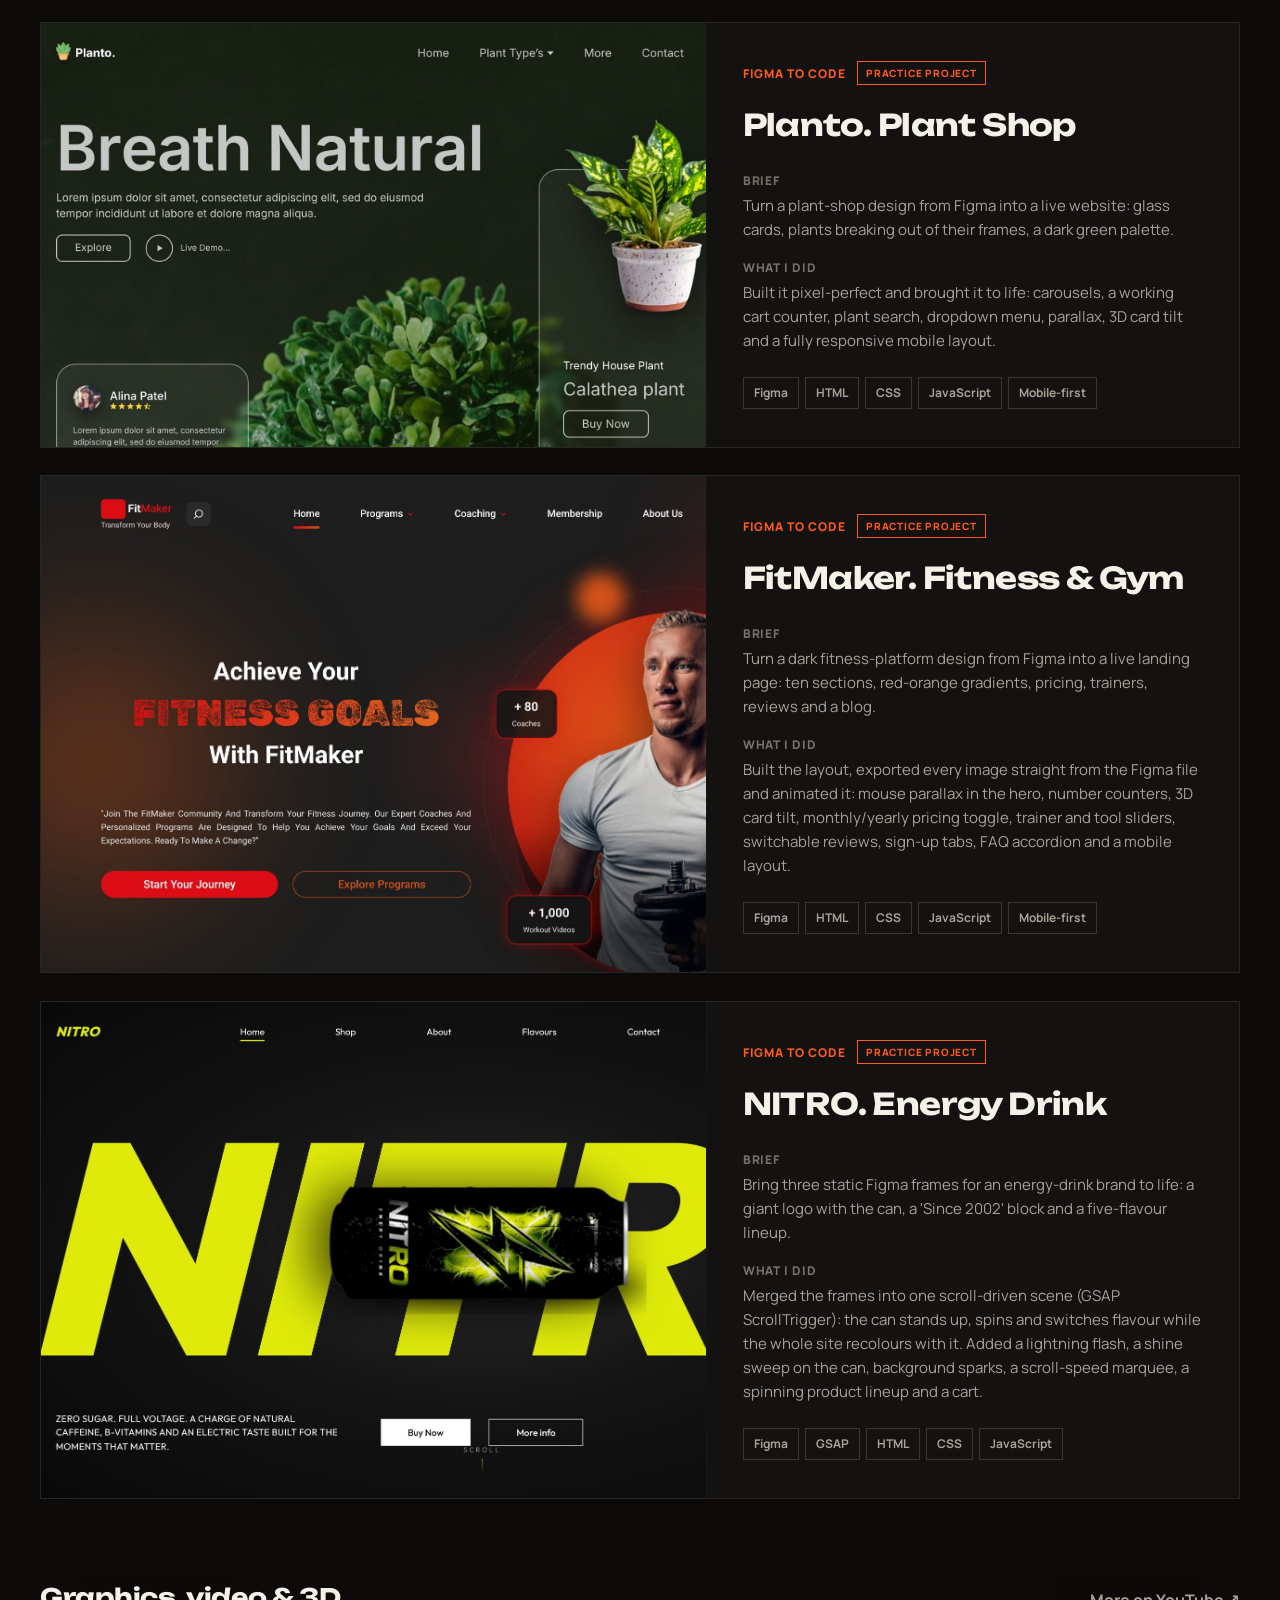
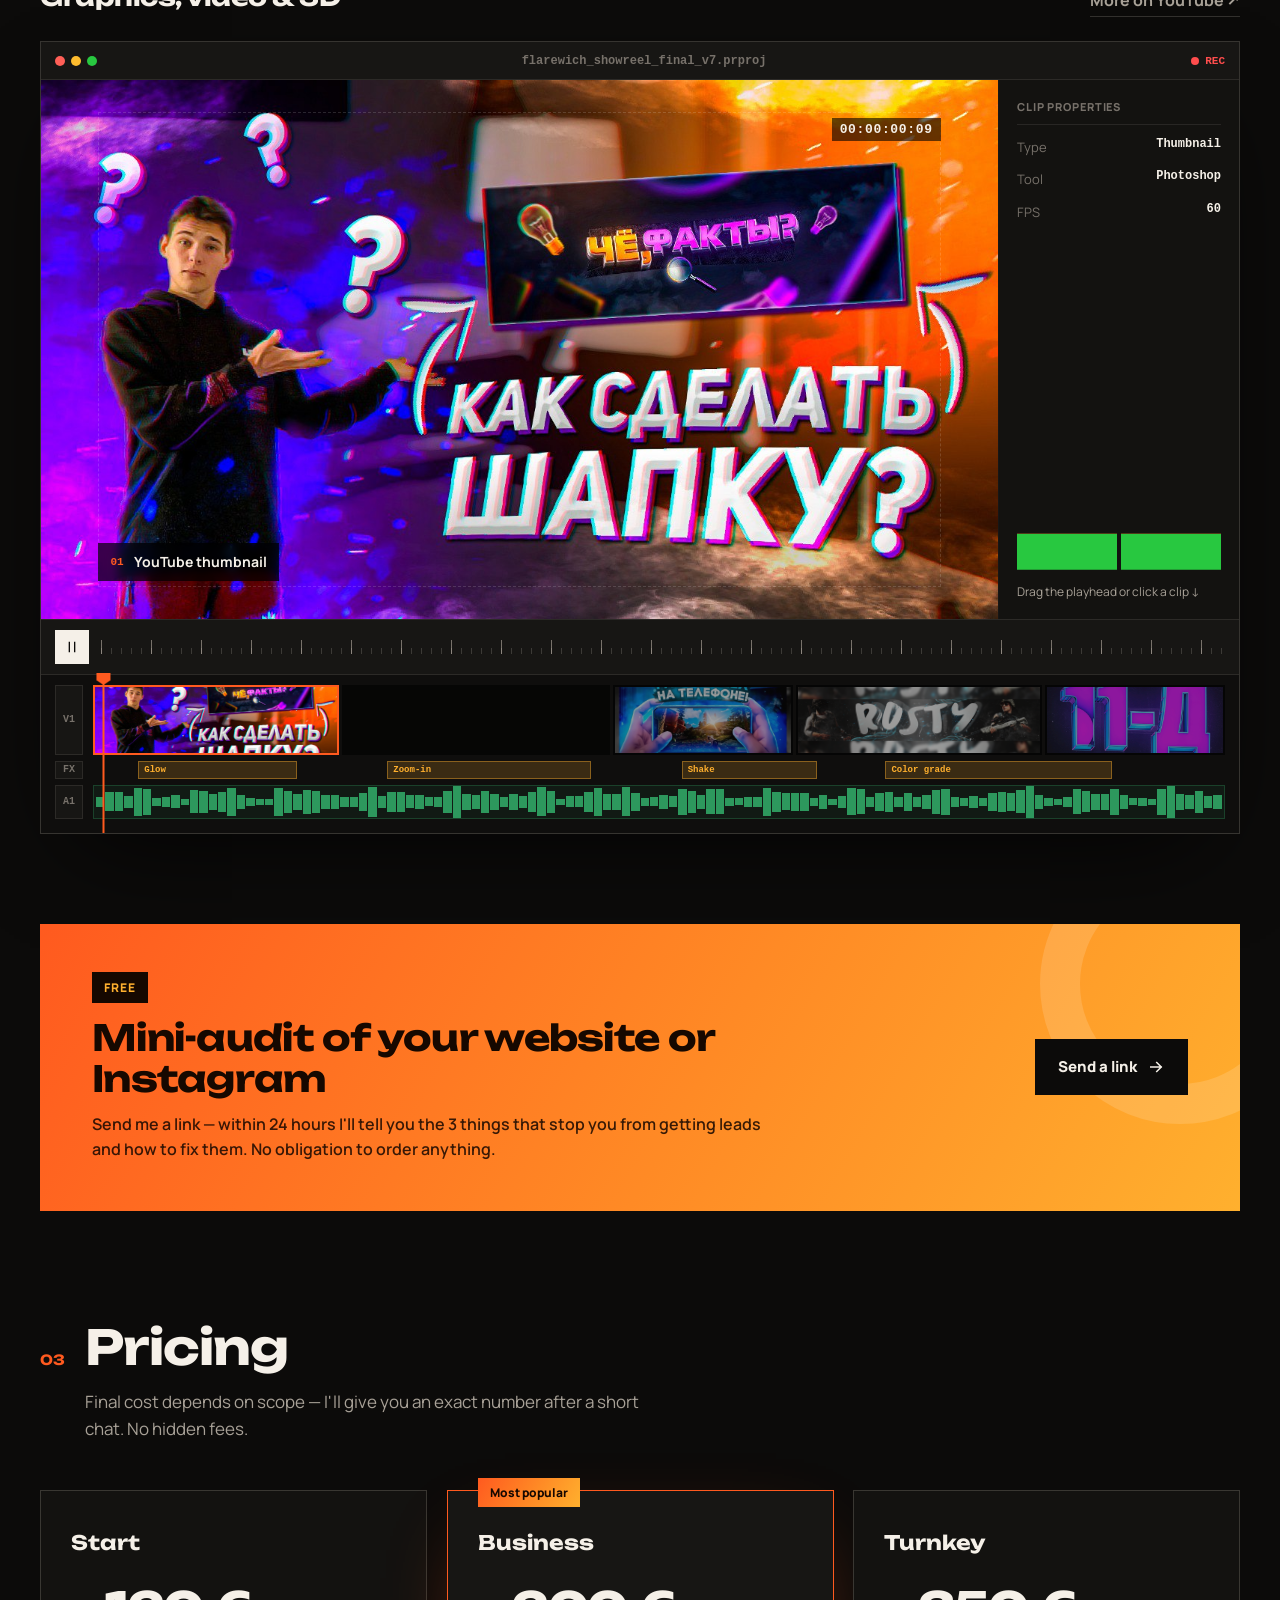
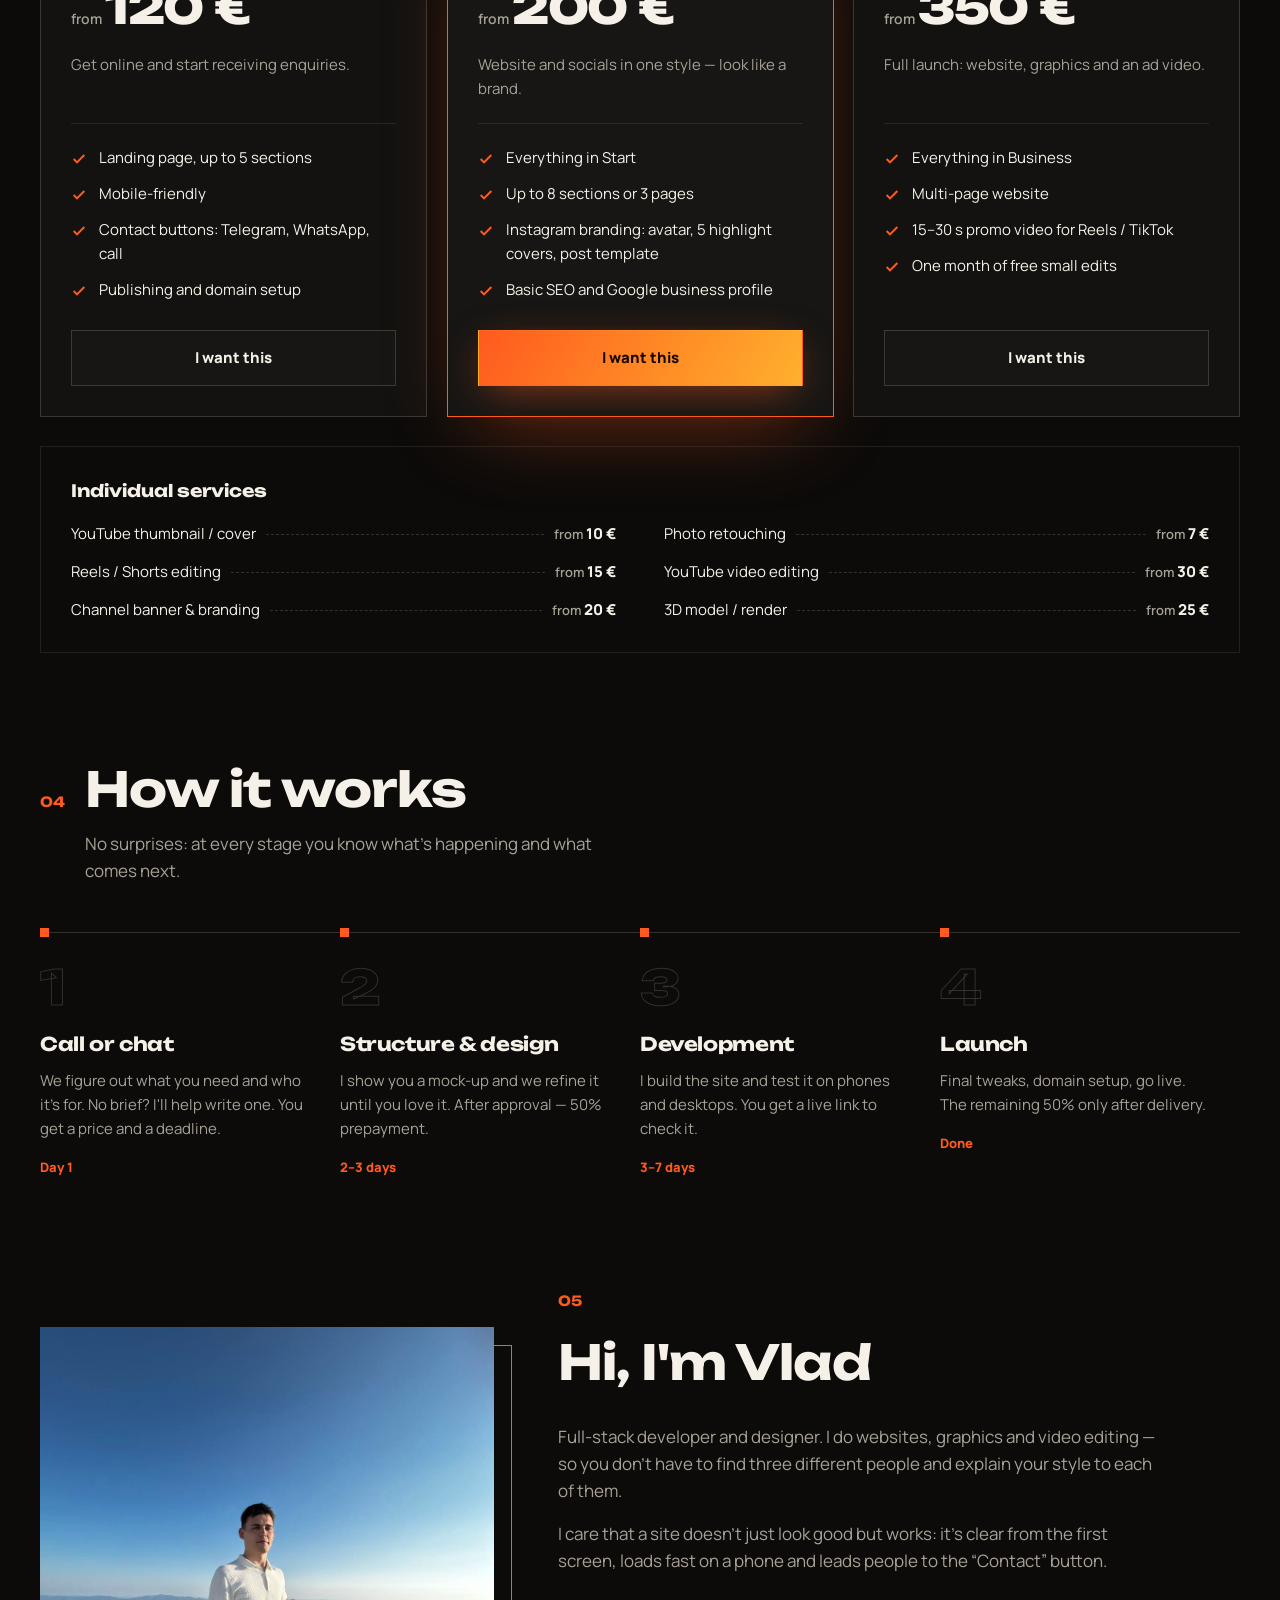
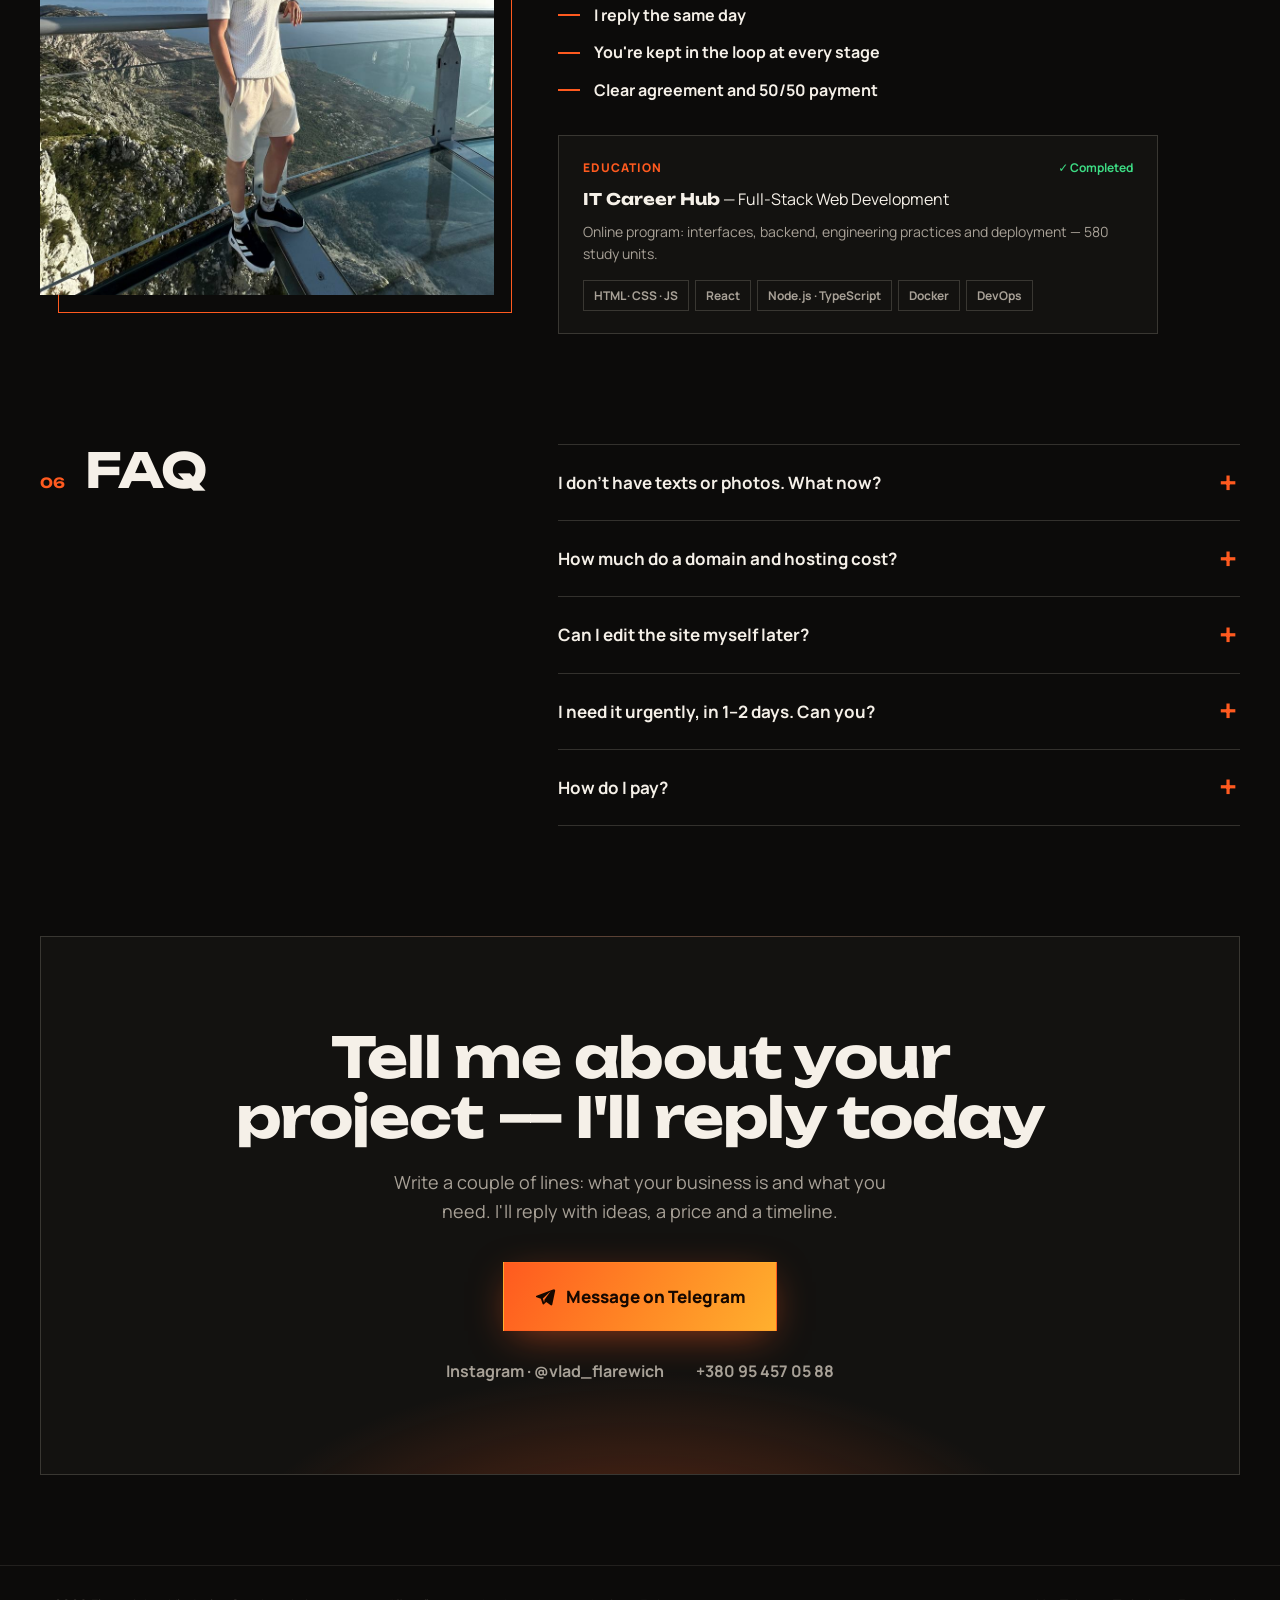
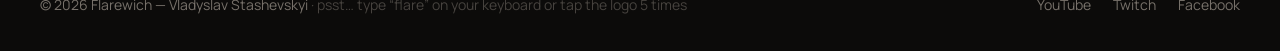
==== commit 5cc8a954: "Add NITRO energy drink concept Co-Authored-By: Claude Opus 5.5 <noreply@anthropic.com> Claude-Sessio" ====
--- a/index.html
+++ b/index.html
@@ -320,6 +320,23 @@
                   <div><dt data-i18n="done">Что сделал</dt><dd data-i18n="c8_done">Сверстал макет, выгрузил из него все изображения и оживил: параллакс героя за мышкой, счётчики цифр, 3D-наклон карточек, переключатель тарифов месяц/год, слайдеры тренеров и инструментов, смена отзывов, вкладки регистрации, FAQ-аккордеон и адаптив под телефон.</dd></div>
                 </dl>
                 <div class="chips"><span>Figma</span><span>HTML</span><span>CSS</span><span>JavaScript</span><span data-i18n="chip_mobile">Mobile-first</span></div>
+              </div>
+            </article>
+
+            <!-- Case 9: Figma to code, scroll animation -->
+            <article class="case reveal">
+              <a class="case-img" href="concepts/nitro/" target="_blank" rel="noreferrer">
+                <img src="img/concept-nitro.jpg" alt="NITRO Energy Drink — animated website, Figma to code" loading="lazy" style="object-position: left top" />
+                <span class="case-open" data-i18n="open_site">Открыть сайт ↗</span>
+              </a>
+              <div class="case-body">
+                <div class="case-tag"><span data-i18n="c7_tag">Вёрстка из Figma</span> <span class="badge-concept" data-i18n="c7_badge">Учебный проект</span></div>
+                <h3>NITRO. Energy Drink</h3>
+                <dl class="case-dl">
+                  <div><dt data-i18n="task">Задача</dt><dd data-i18n="c9_task">Оживить три статичных кадра из Figma для бренда энергетика: огромный логотип с банкой, блок «Since 2002» и линейку из пяти вкусов.</dd></div>
+                  <div><dt data-i18n="done">Что сделал</dt><dd data-i18n="c9_done">Собрал из кадров одну сцену на прокрутке (GSAP ScrollTrigger): банка встаёт, крутится и меняет вкус, а вместе с ней перекрашивается весь сайт. Добавил вспышку молнии, блик по банке, искры на фоне, ленту со скоростью от скролла, витрину с вращением банок и корзину.</dd></div>
+                </dl>
+                <div class="chips"><span>Figma</span><span>GSAP</span><span>HTML</span><span>CSS</span><span>JavaScript</span></div>
               </div>
             </article>
           </div>
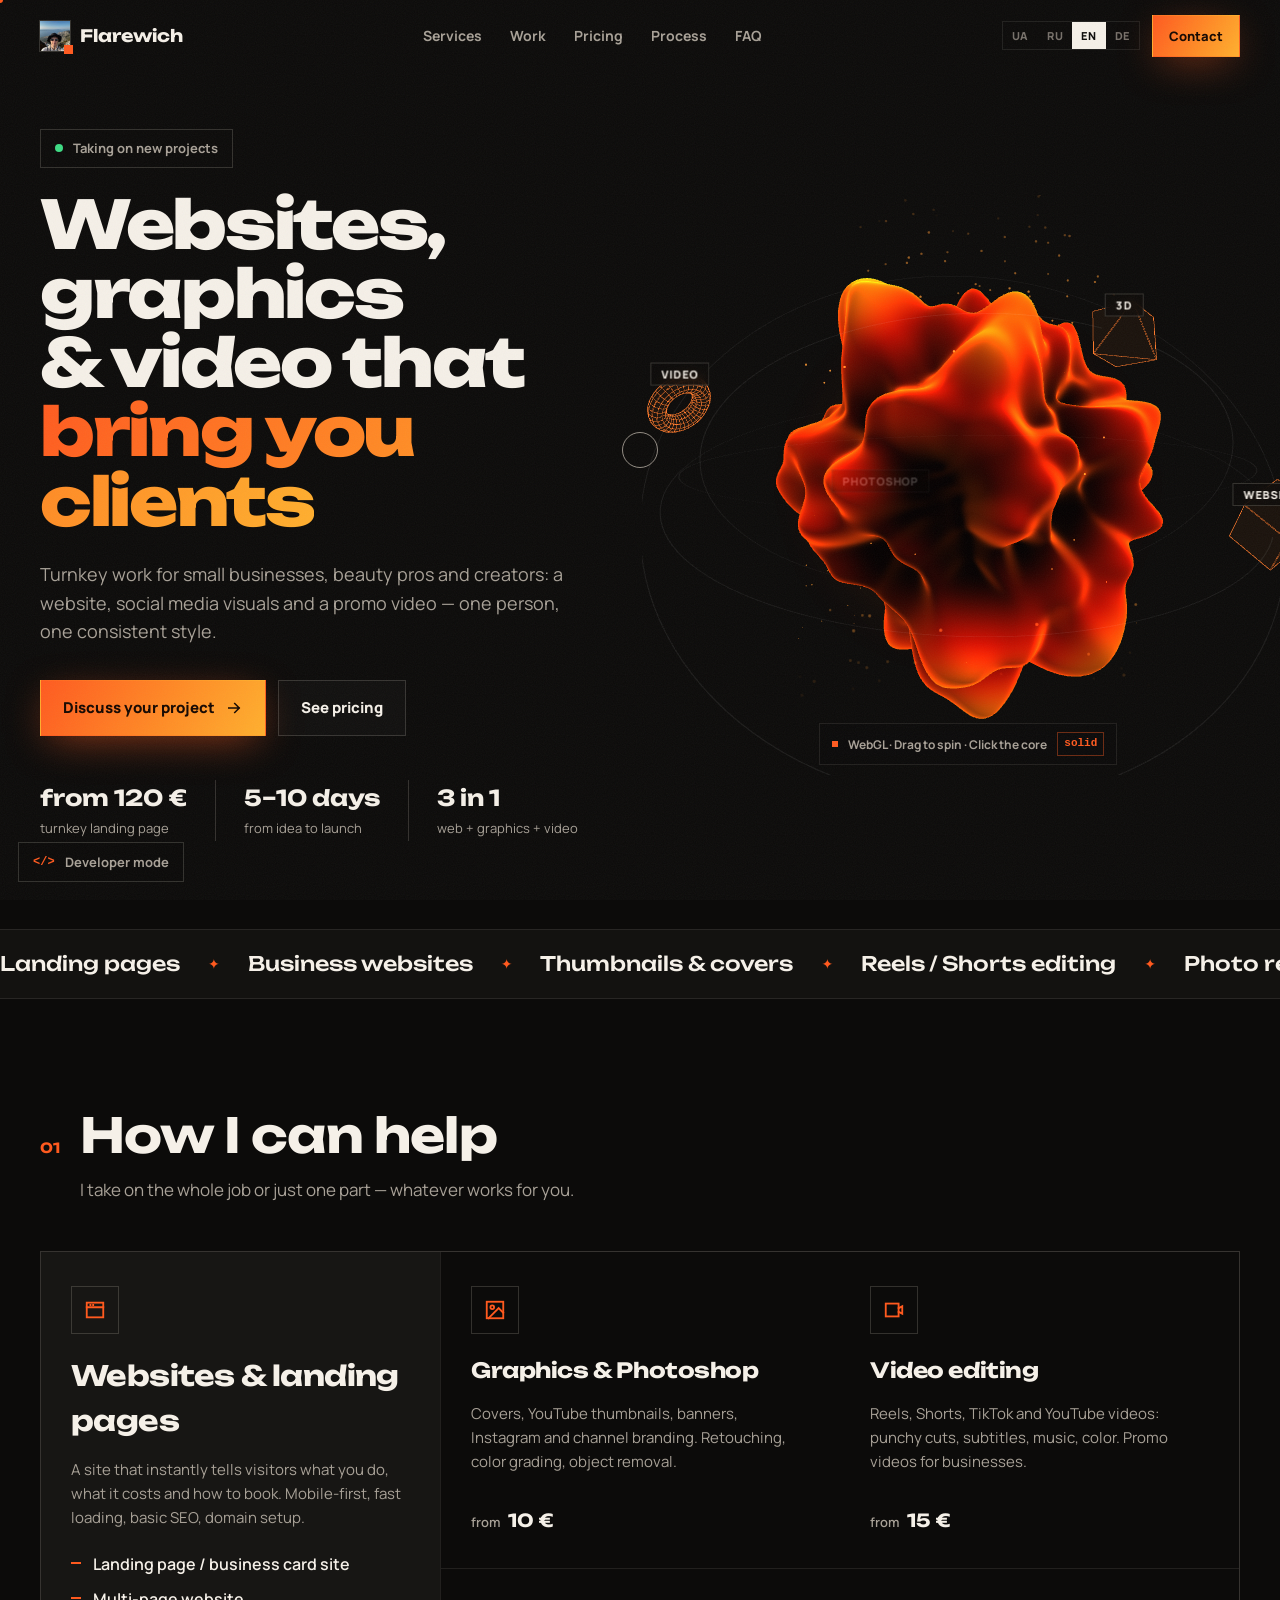
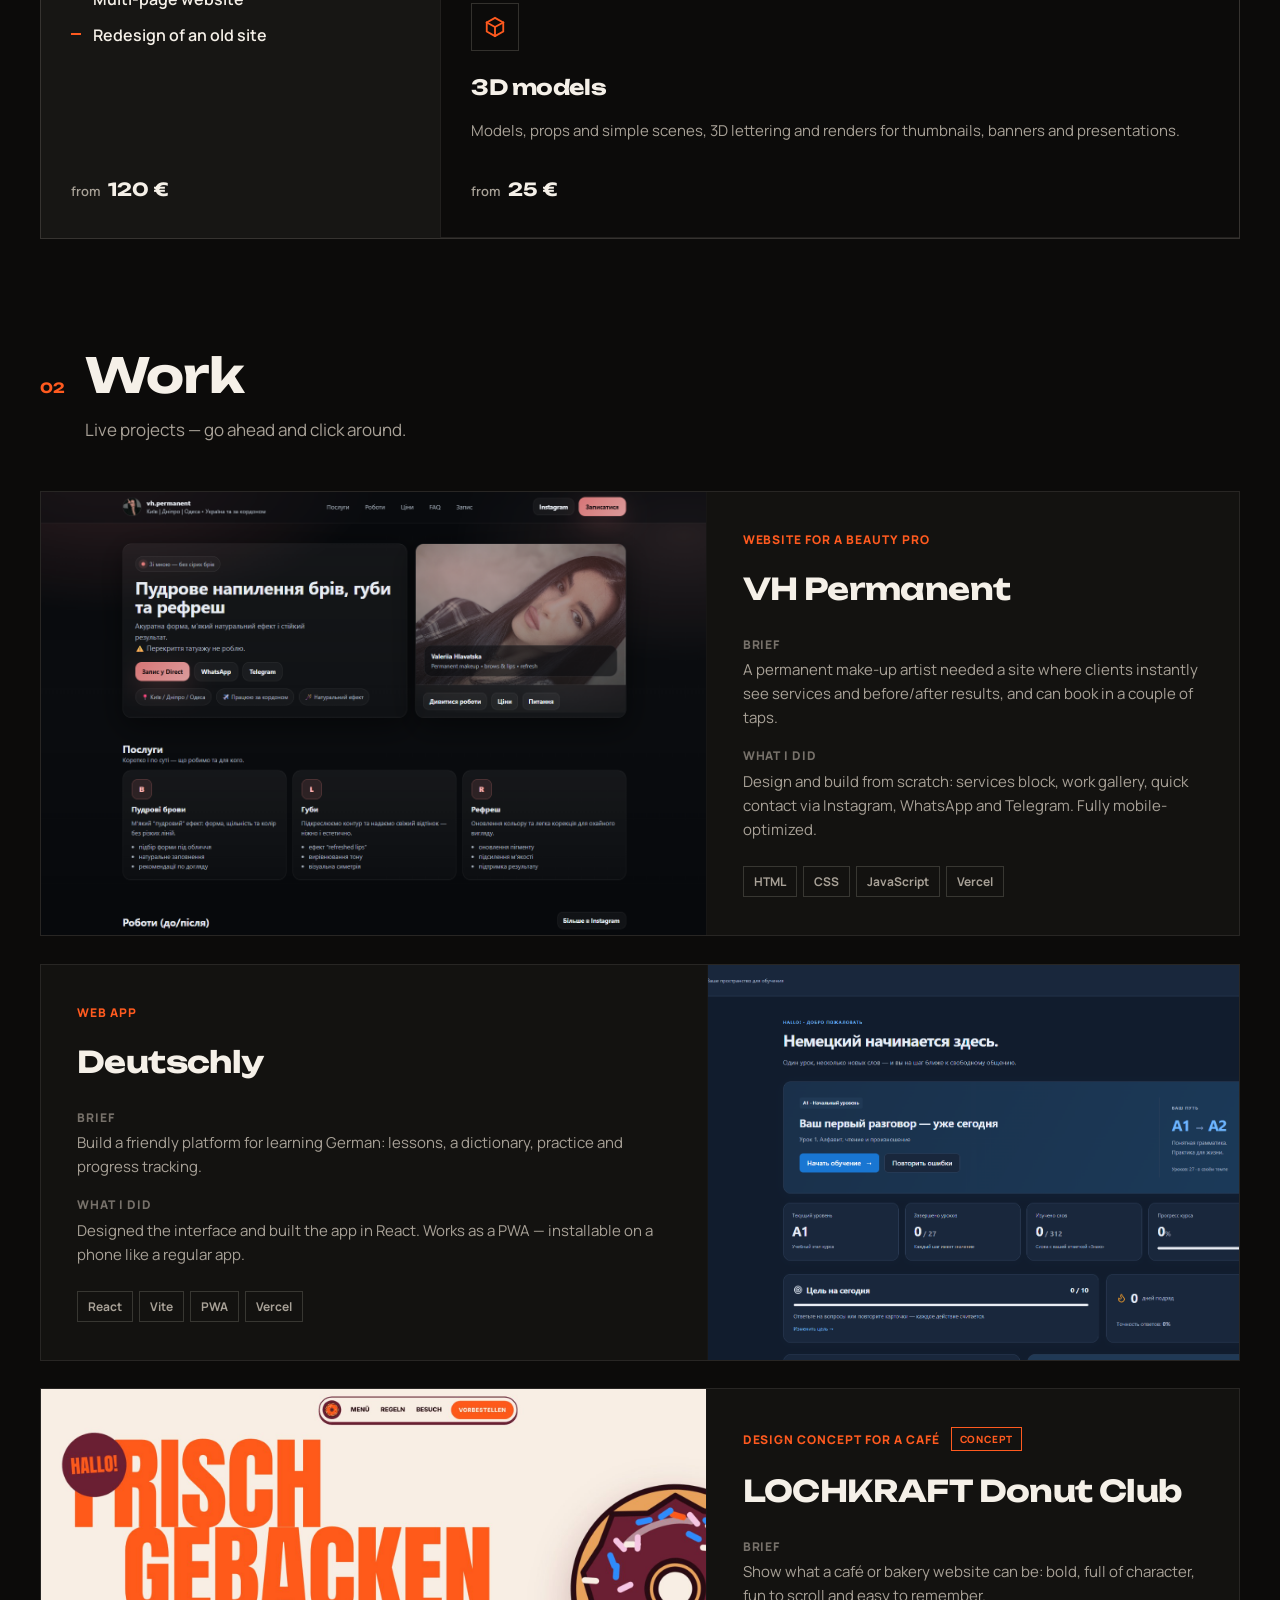
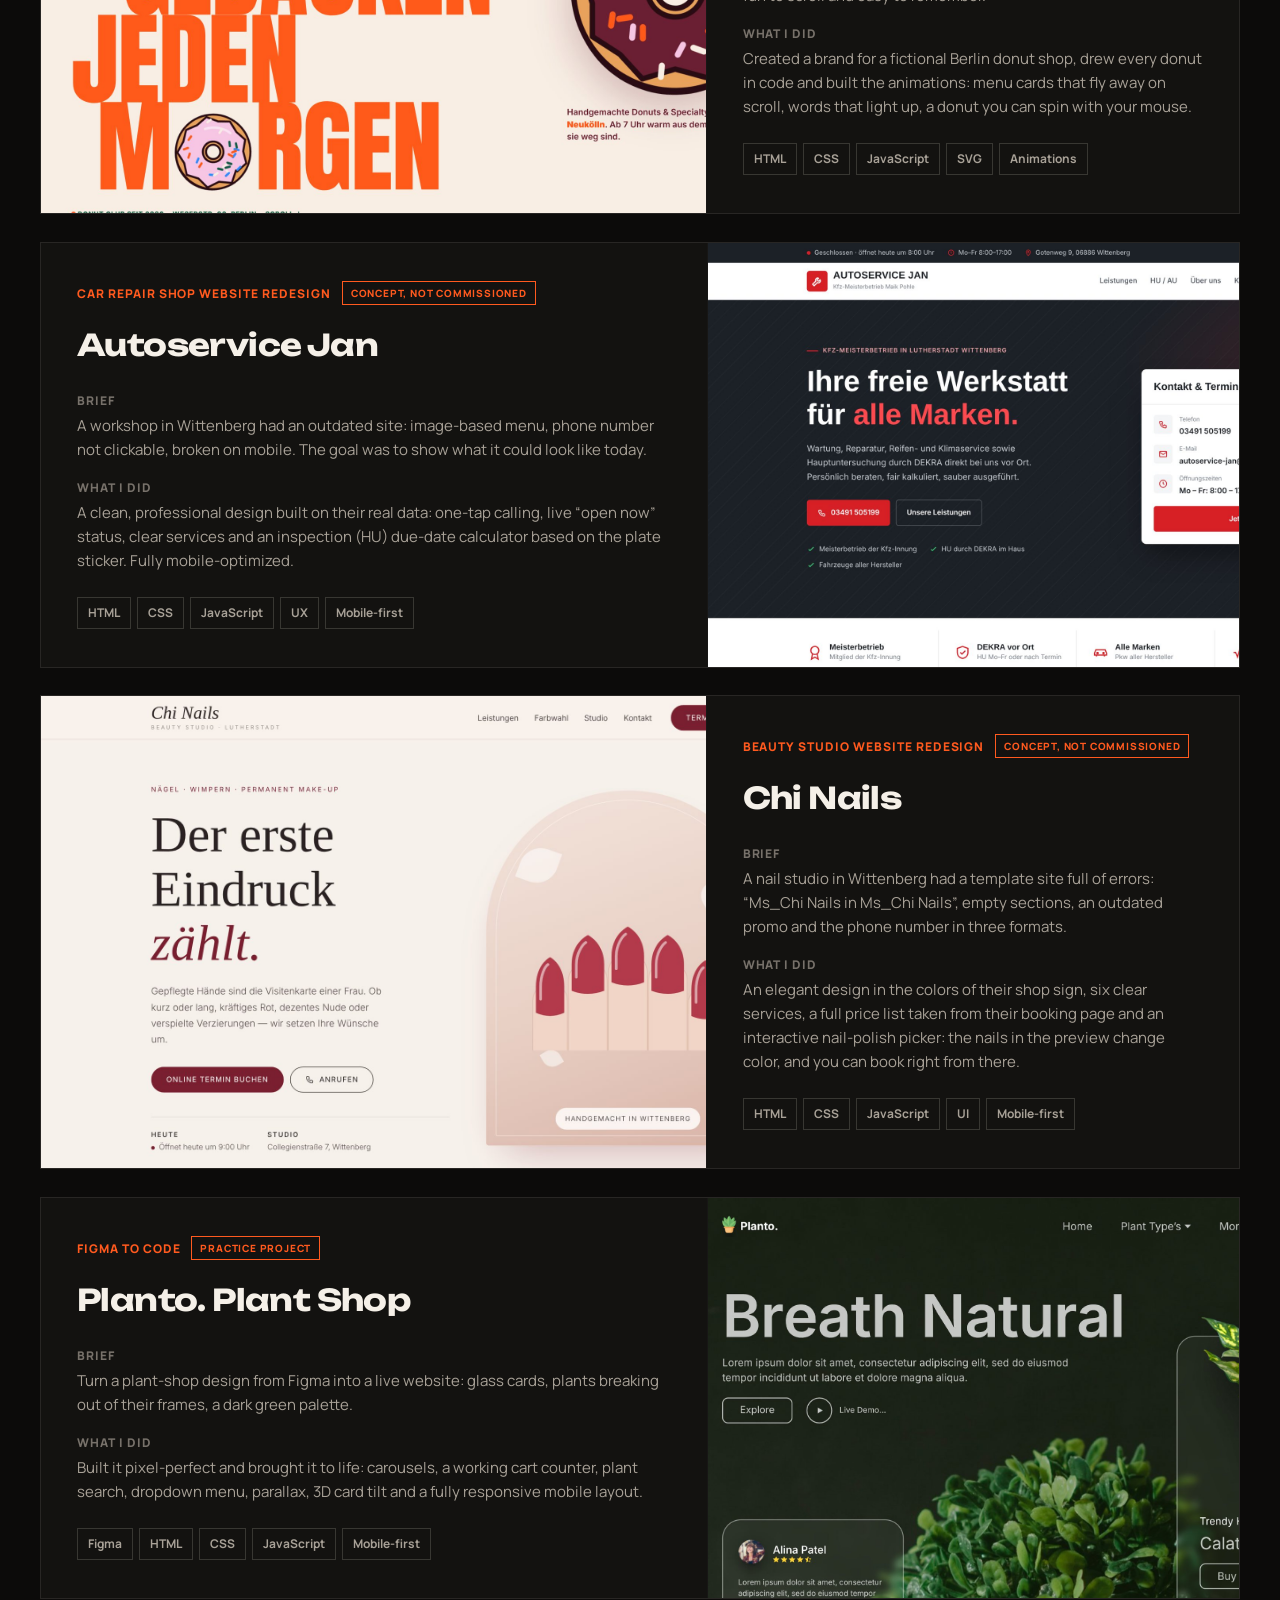
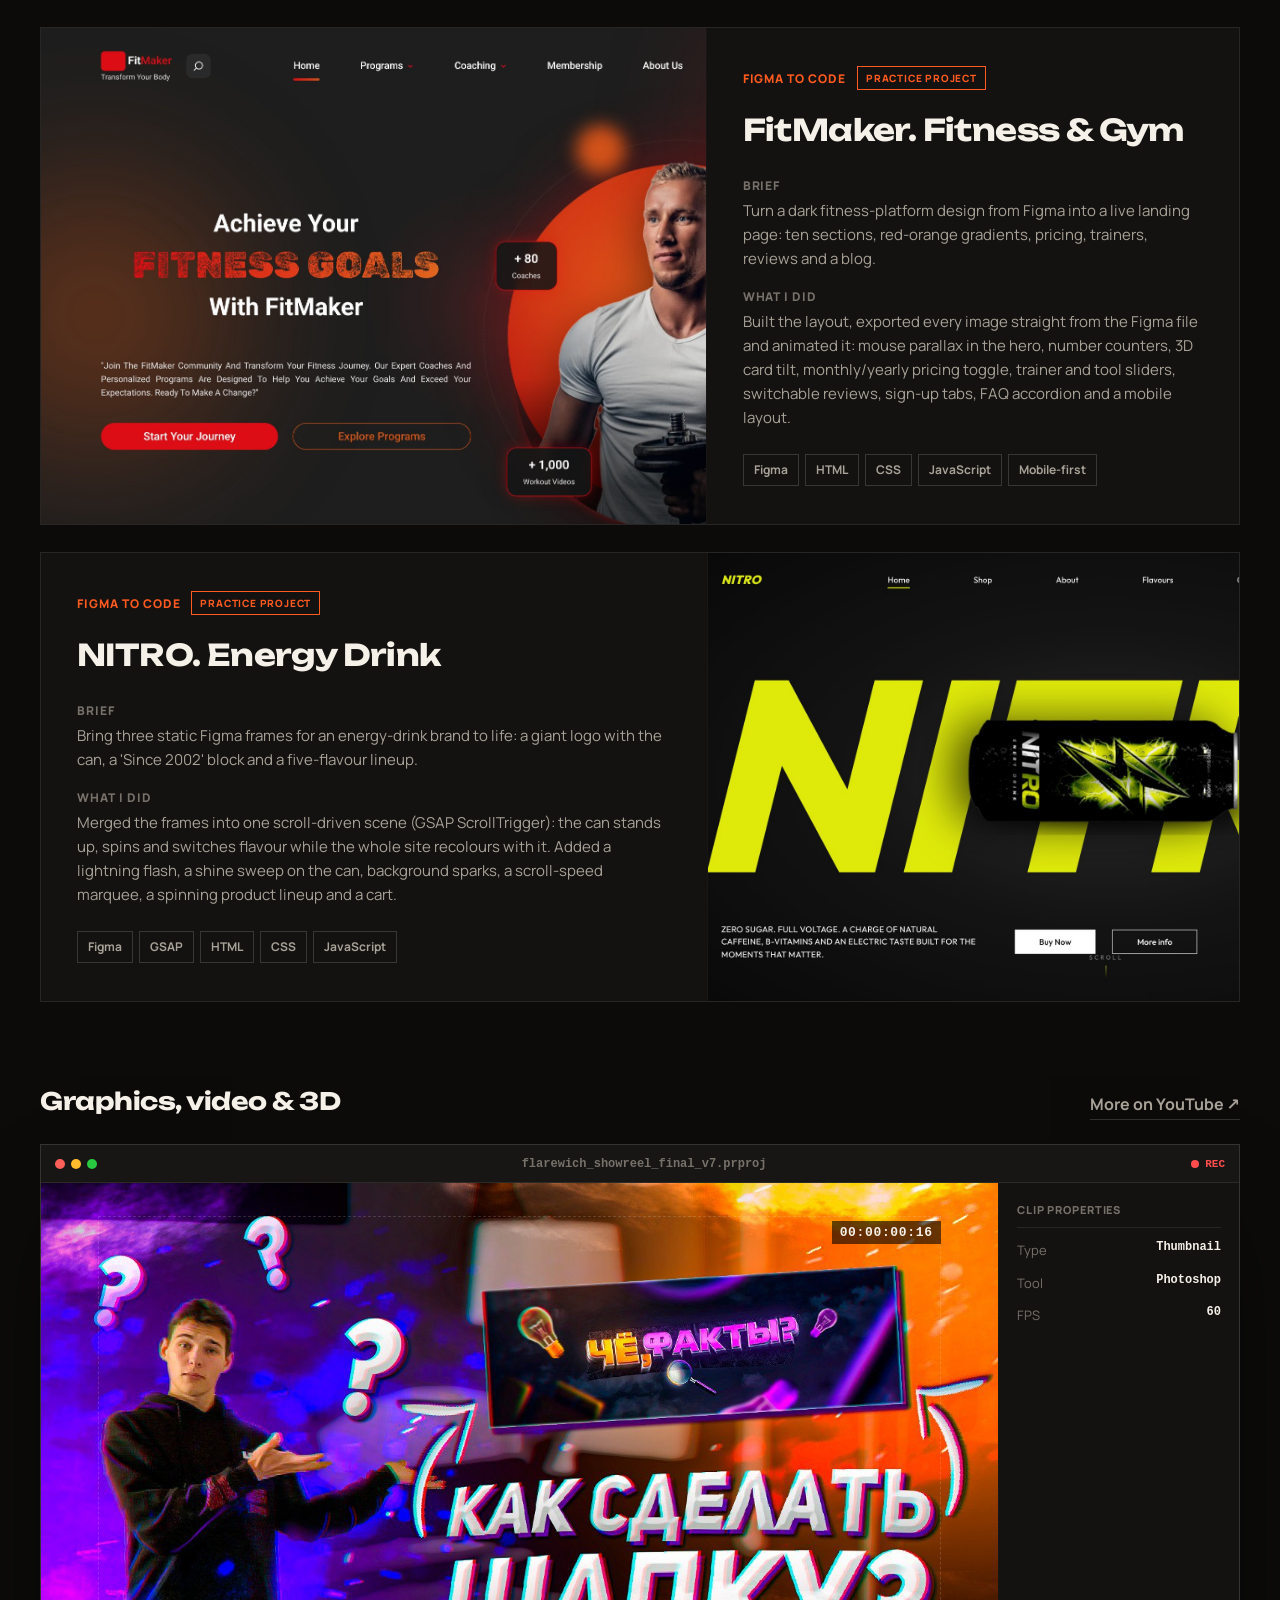
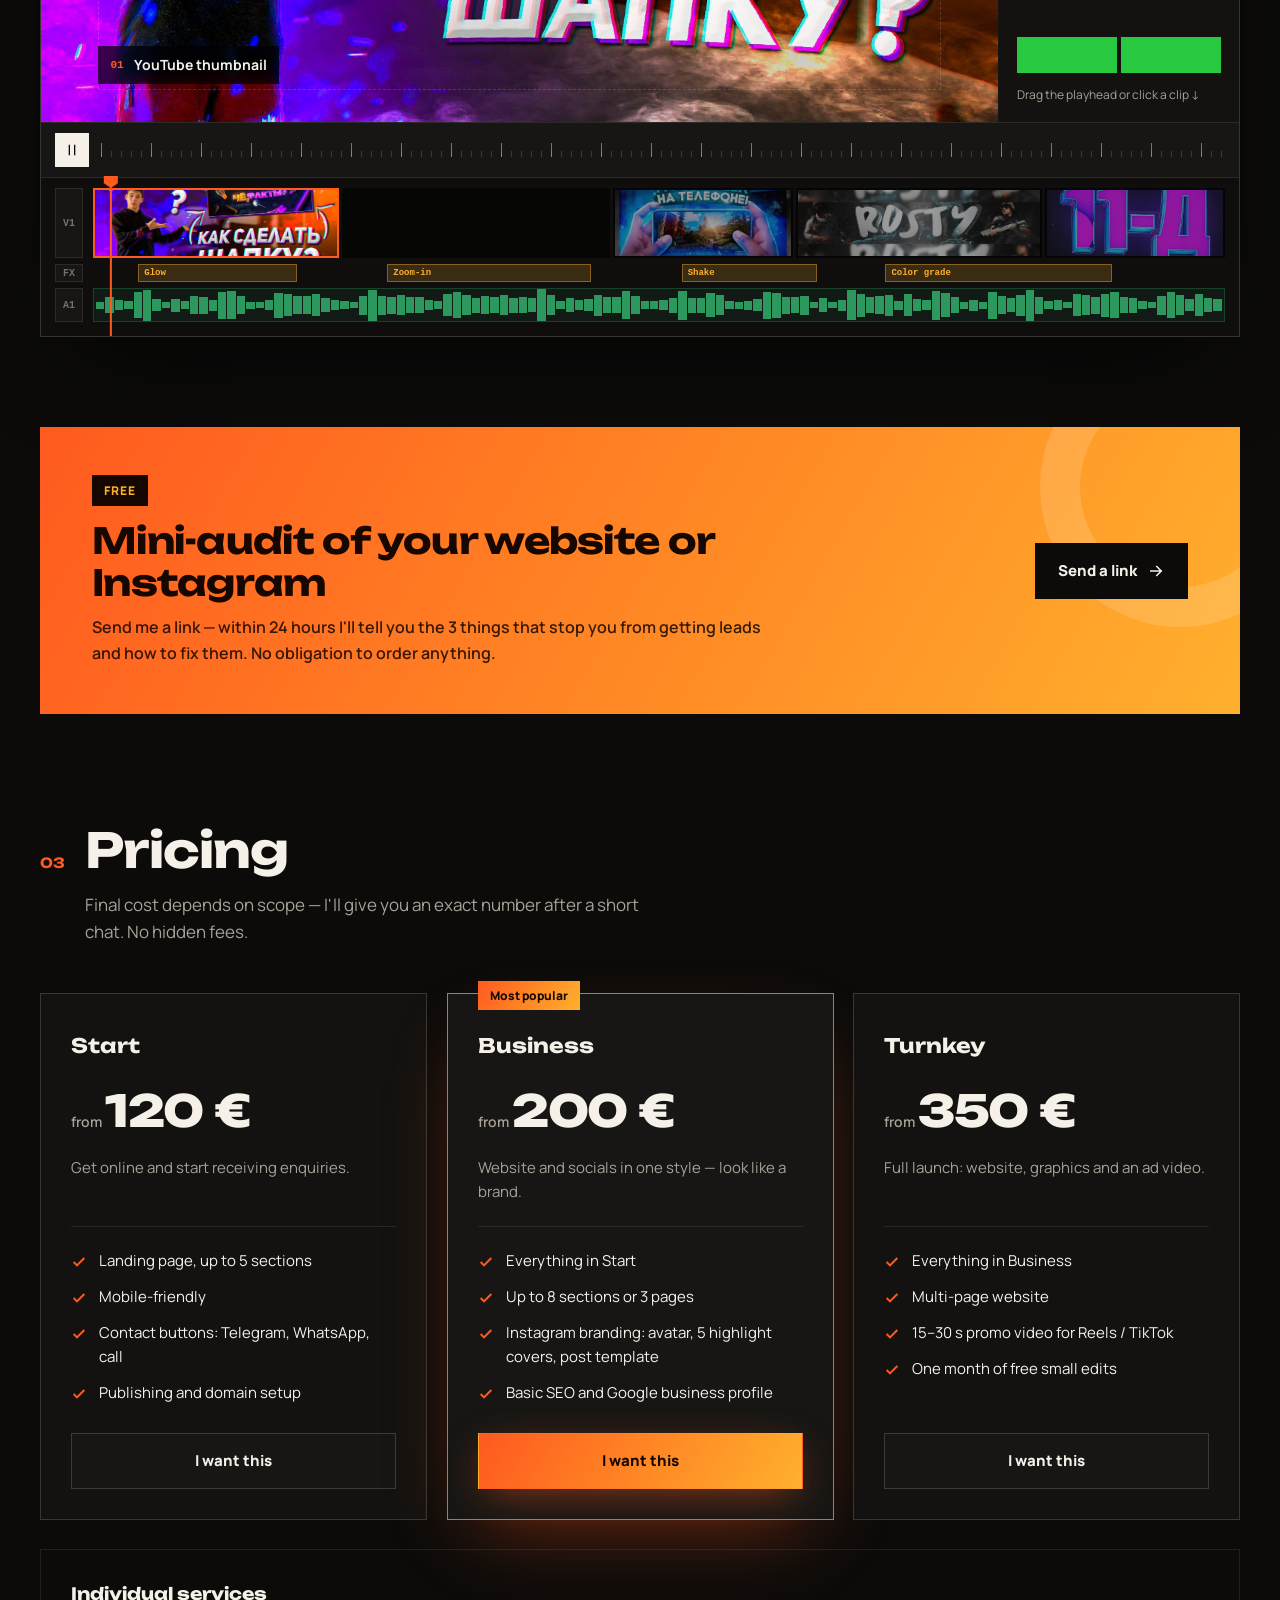
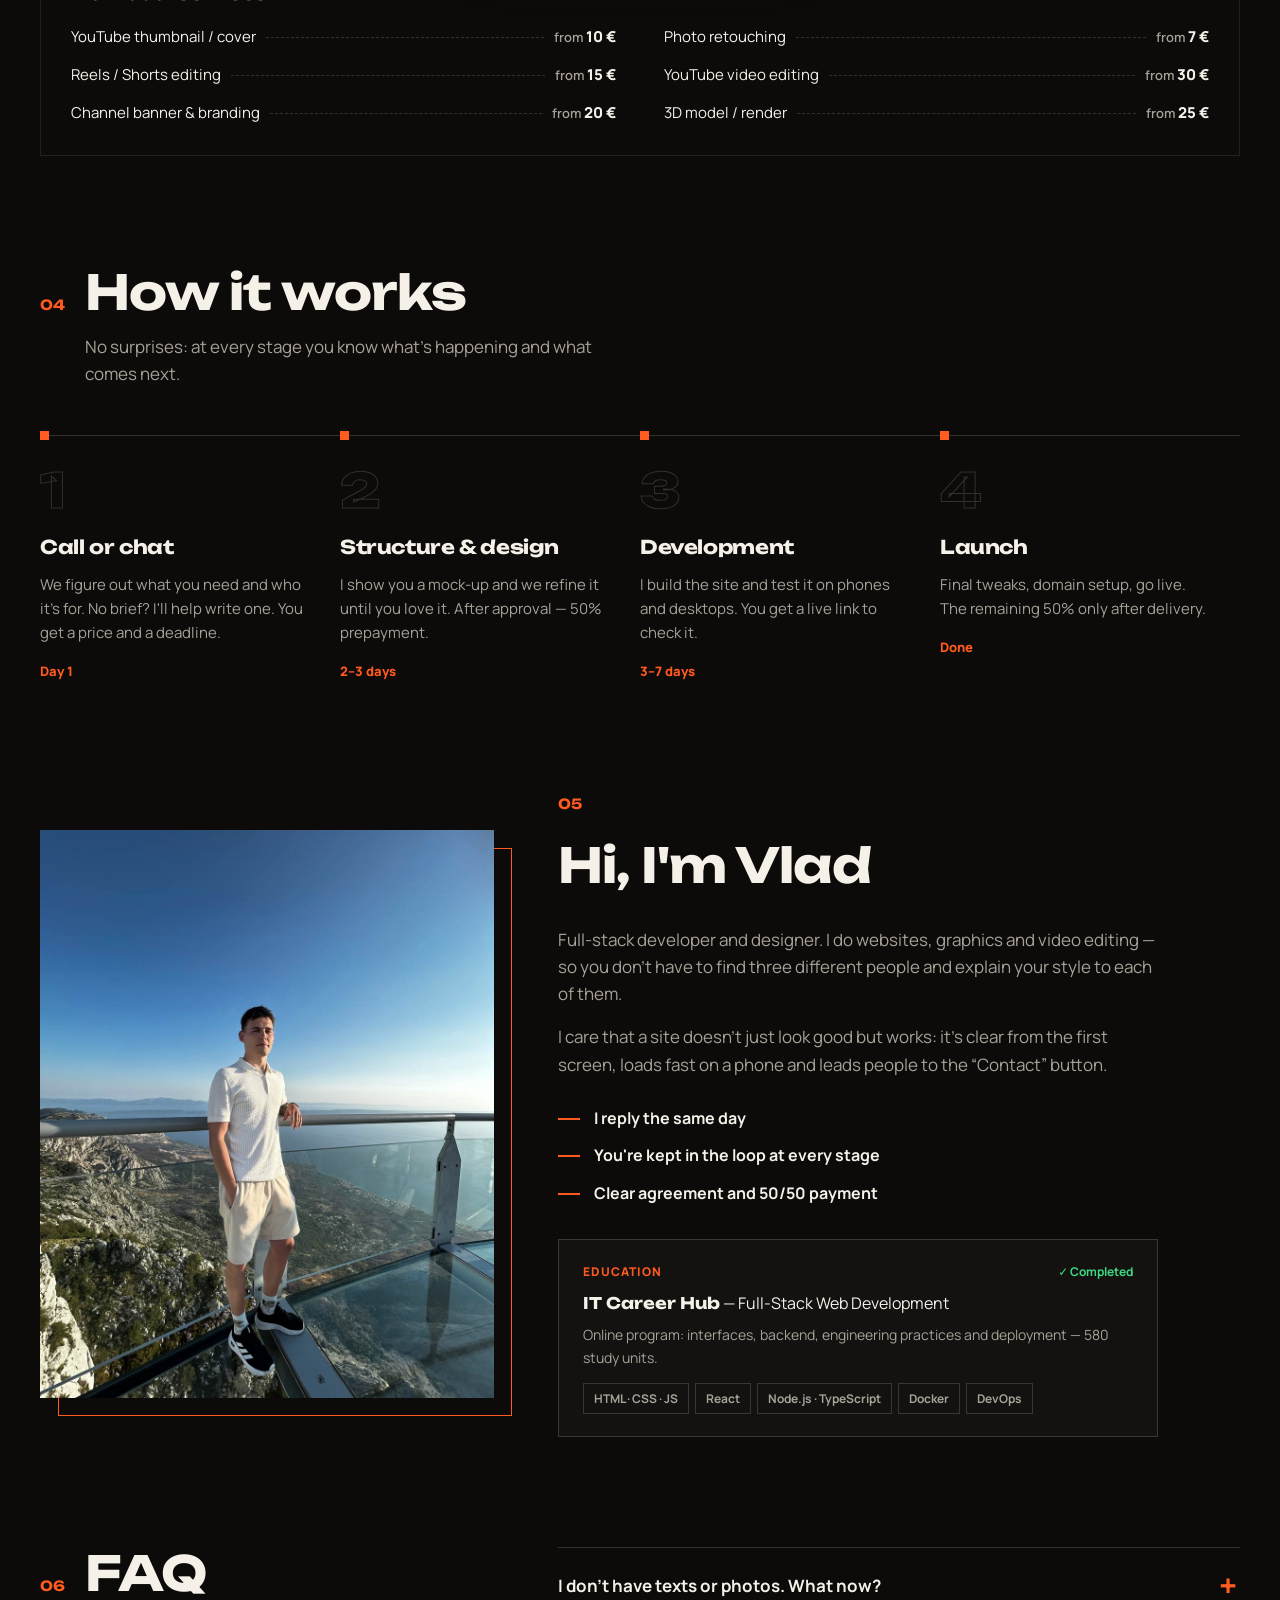
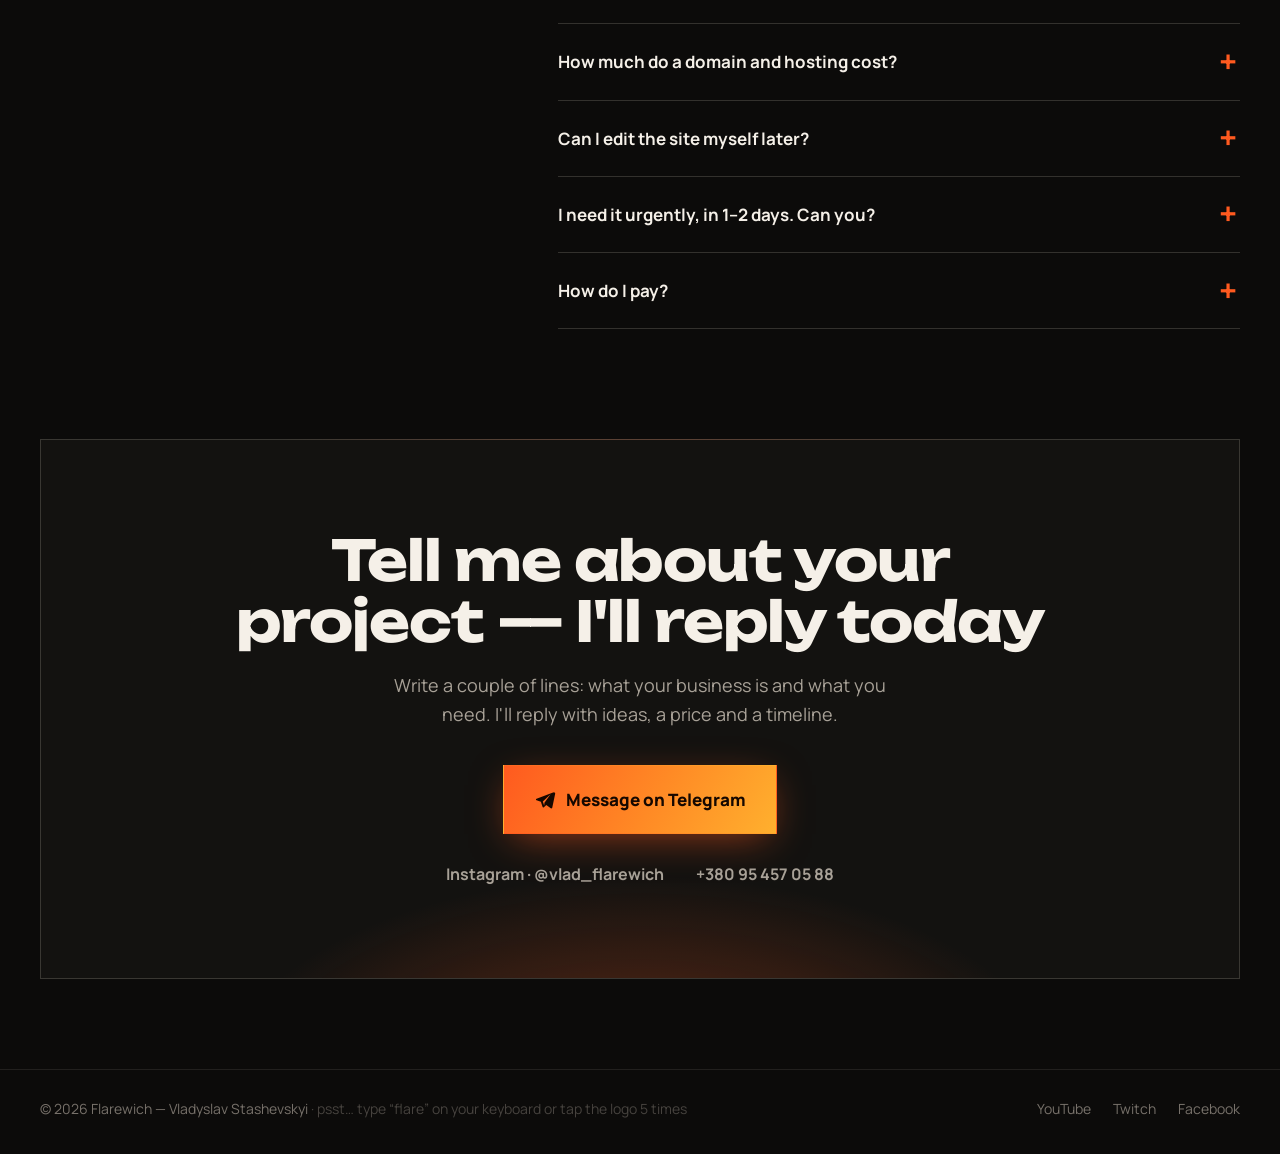
==== commit 6189ad95: "Убрать кейс Mini Blog из портфолио Co-Authored-By: Claude Opus 5.5 <noreply@anthropic.com>" ====
--- a/index.html
+++ b/index.html
@@ -221,25 +221,8 @@
               </div>
             </article>
 
-            <!-- Case 3 -->
+            <!-- Case 4: concept -->
             <article class="case reveal">
-              <a class="case-img" href="https://mini-blog-ten-rho.vercel.app/" target="_blank" rel="noreferrer">
-                <img src="img/mini-blog.png" alt="Mini Blog website" loading="lazy" />
-                <span class="case-open" data-i18n="open_site">Открыть сайт ↗</span>
-              </a>
-              <div class="case-body">
-                <div class="case-tag" data-i18n="c3_tag">Блог с аккаунтами</div>
-                <h3>Mini Blog</h3>
-                <dl class="case-dl">
-                  <div><dt data-i18n="task">Задача</dt><dd data-i18n="c3_task">Блог, где пользователи регистрируются, публикуют посты с картинками и ставят лайки.</dd></div>
-                  <div><dt data-i18n="done">Что сделал</dt><dd data-i18n="c3_done">Фронтенд и бэкенд: авторизация, лента постов, загрузка изображений, база данных на Supabase.</dd></div>
-                </dl>
-                <div class="chips"><span>Node.js</span><span>Supabase</span><span>HTML/CSS</span></div>
-              </div>
-            </article>
-
-            <!-- Case 4: concept -->
-            <article class="case case-rev reveal">
               <a class="case-img" href="concepts/lochkraft/" target="_blank" rel="noreferrer">
                 <img src="img/concept-lochkraft.jpg" alt="LOCHKRAFT Donut Club — concept website" loading="lazy" style="object-position: left center" />
                 <span class="case-open" data-i18n="open_concept">Открыть концепт ↗</span>
@@ -256,7 +239,7 @@
             </article>
 
             <!-- Case 5: redesign concept -->
-            <article class="case reveal">
+            <article class="case case-rev reveal">
               <a class="case-img" href="concepts/autoservice-jan/" target="_blank" rel="noreferrer">
                 <img src="img/concept-autoservice-jan.jpg" alt="Autoservice Jan — Redesign-Konzept" loading="lazy" style="object-position: left top" />
                 <span class="case-open" data-i18n="open_concept">Открыть концепт ↗</span>
@@ -273,7 +256,7 @@
             </article>
 
             <!-- Case 6: redesign concept -->
-            <article class="case case-rev reveal">
+            <article class="case reveal">
               <a class="case-img" href="concepts/chi-nails/" target="_blank" rel="noreferrer">
                 <img src="img/concept-chi-nails.jpg" alt="Chi Nails — Redesign-Konzept" loading="lazy" style="object-position: left top" />
                 <span class="case-open" data-i18n="open_concept">Открыть концепт ↗</span>
@@ -290,7 +273,7 @@
             </article>
 
             <!-- Case 7: Figma to code -->
-            <article class="case reveal">
+            <article class="case case-rev reveal">
               <a class="case-img" href="concepts/planto/" target="_blank" rel="noreferrer">
                 <img src="img/concept-planto.jpg" alt="Planto — plant shop, Figma to code" loading="lazy" style="object-position: left top" />
                 <span class="case-open" data-i18n="open_site">Открыть сайт ↗</span>
@@ -324,7 +307,7 @@
             </article>
 
             <!-- Case 9: Figma to code, scroll animation -->
-            <article class="case reveal">
+            <article class="case case-rev reveal">
               <a class="case-img" href="concepts/nitro/" target="_blank" rel="noreferrer">
                 <img src="img/concept-nitro.jpg" alt="NITRO Energy Drink — animated website, Figma to code" loading="lazy" style="object-position: left top" />
                 <span class="case-open" data-i18n="open_site">Открыть сайт ↗</span>
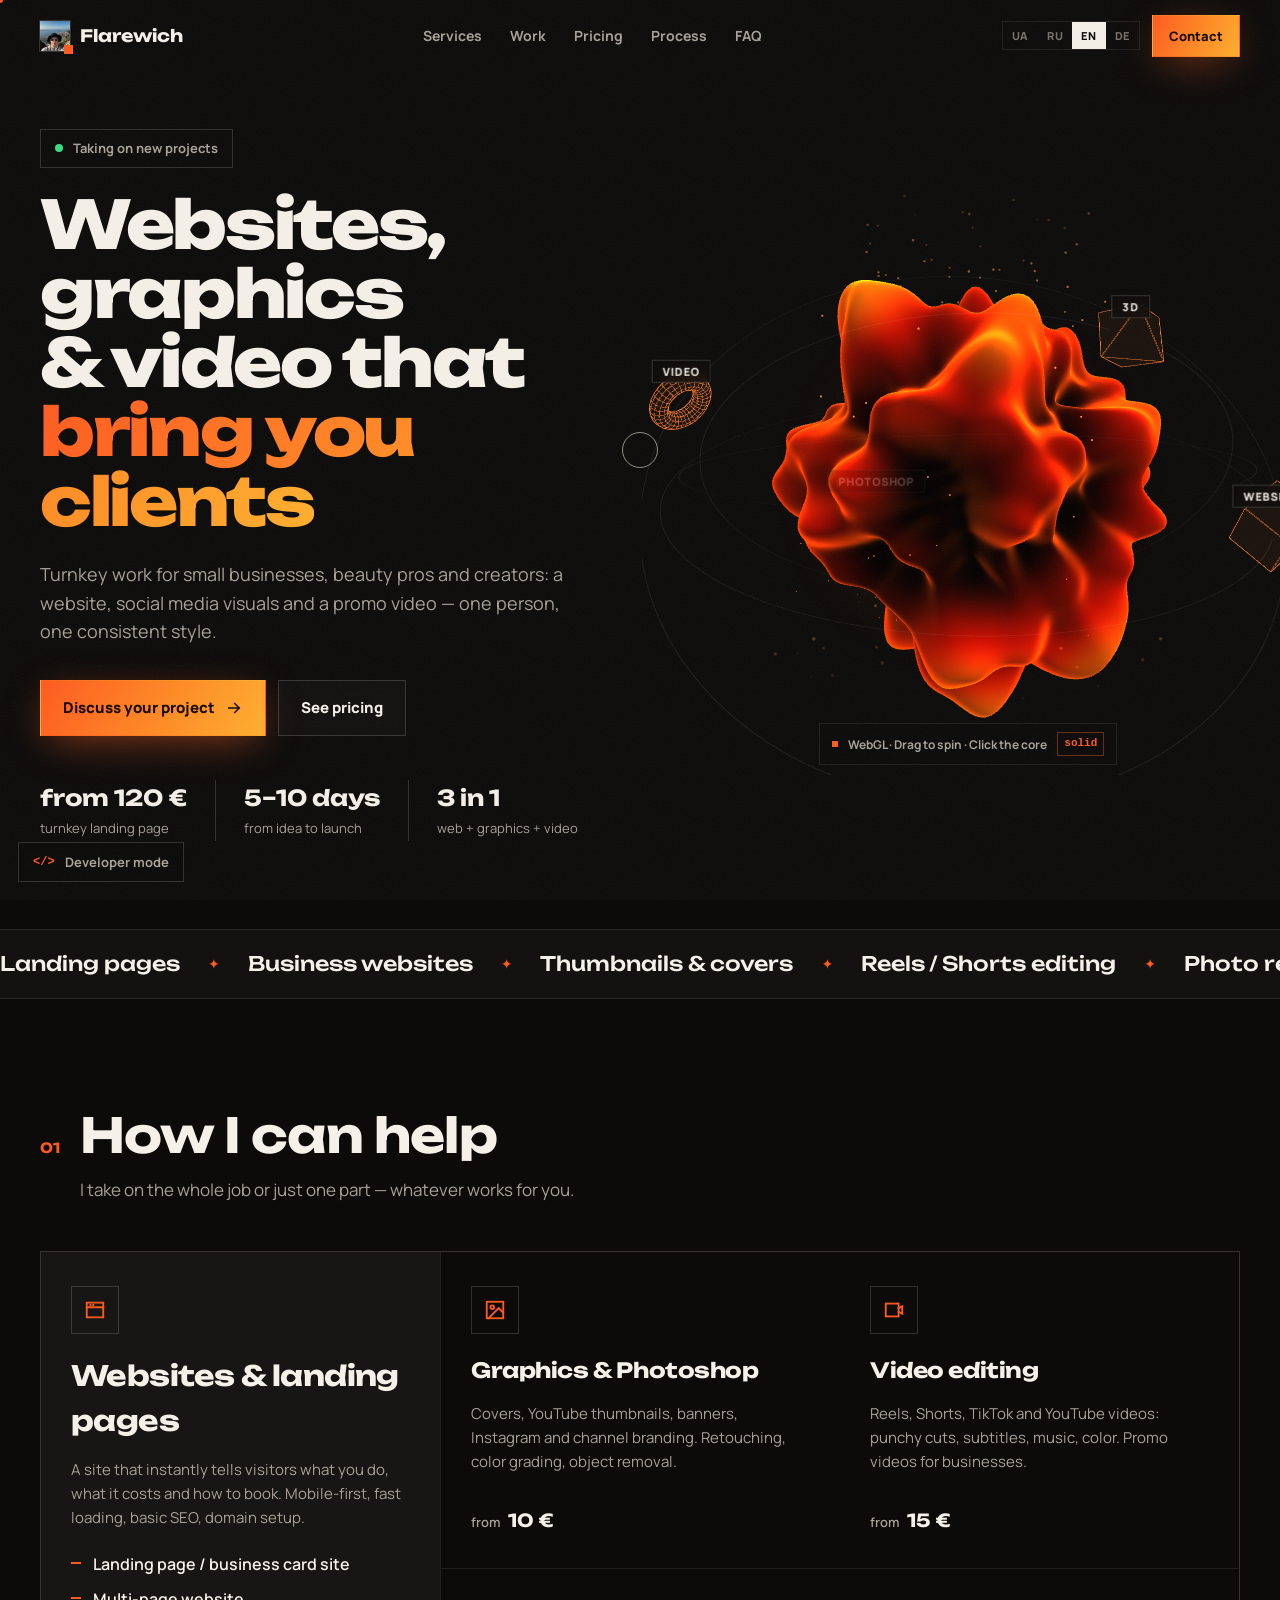
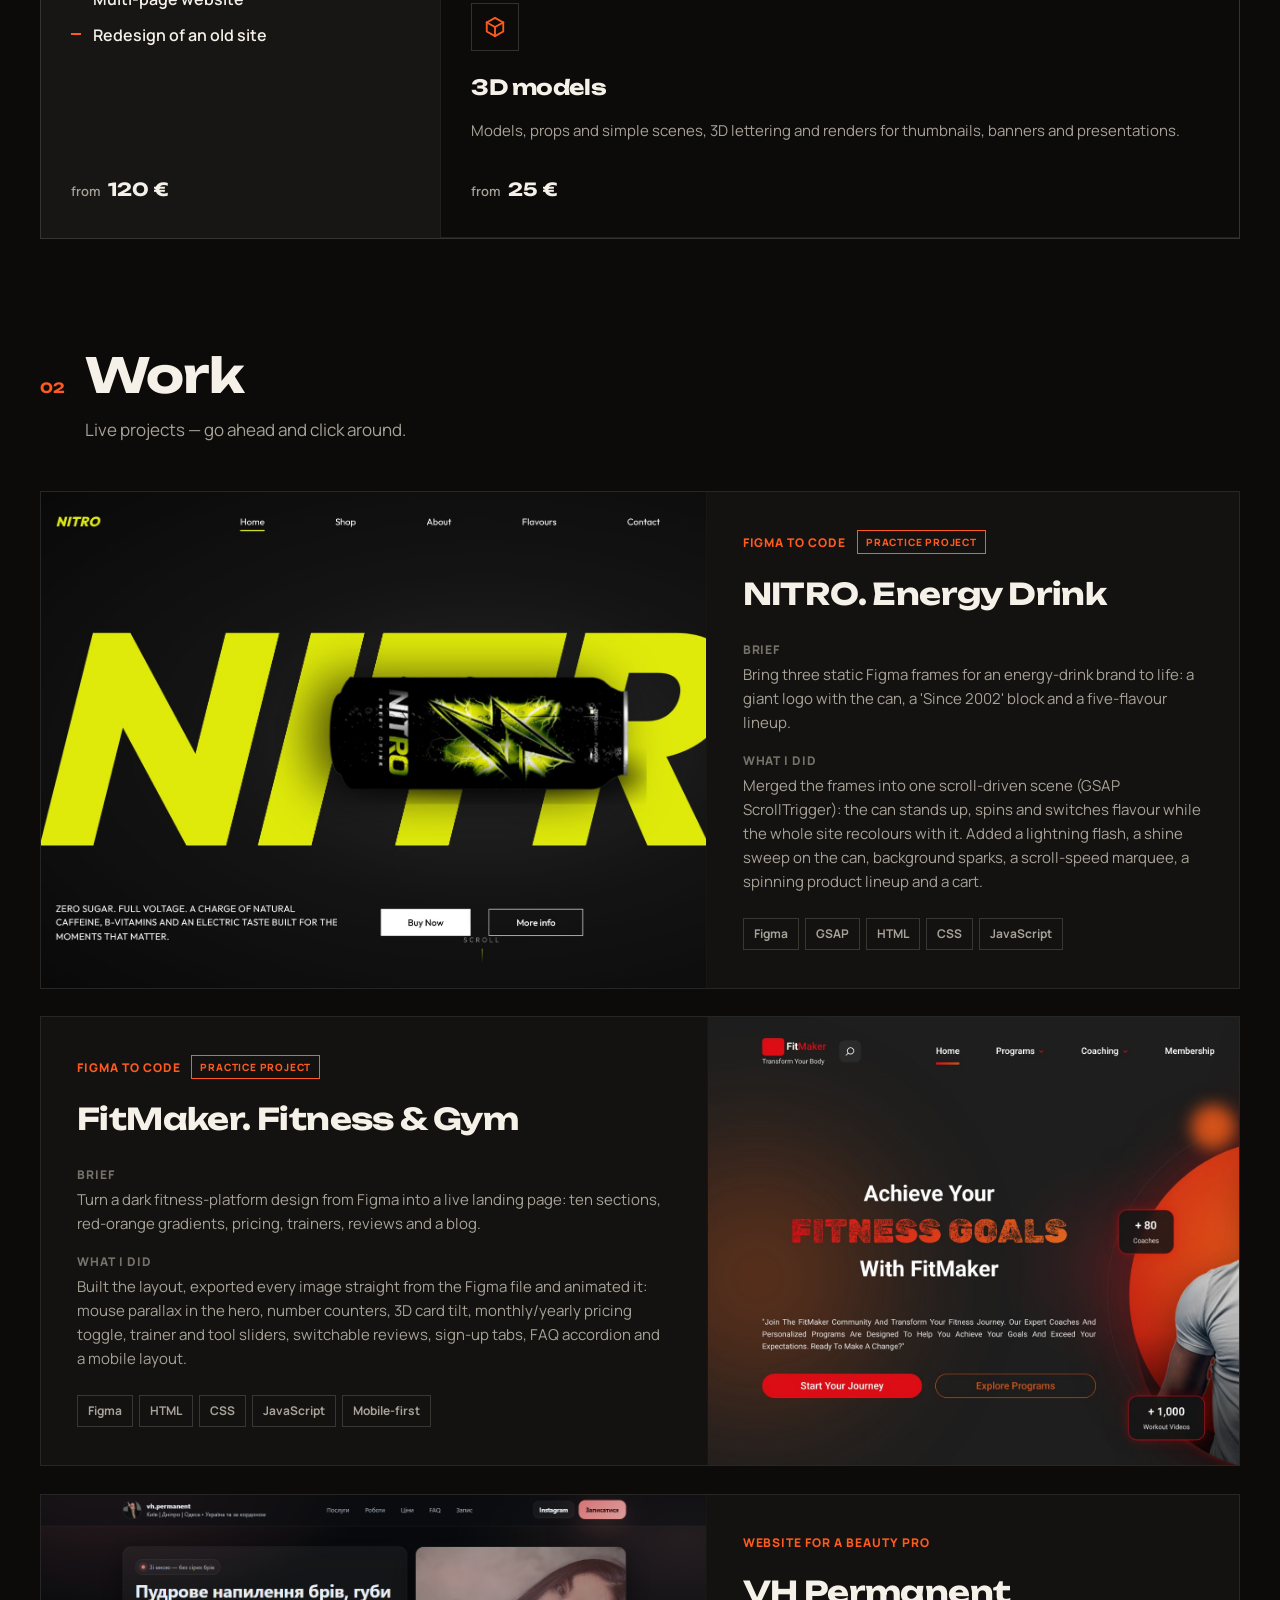
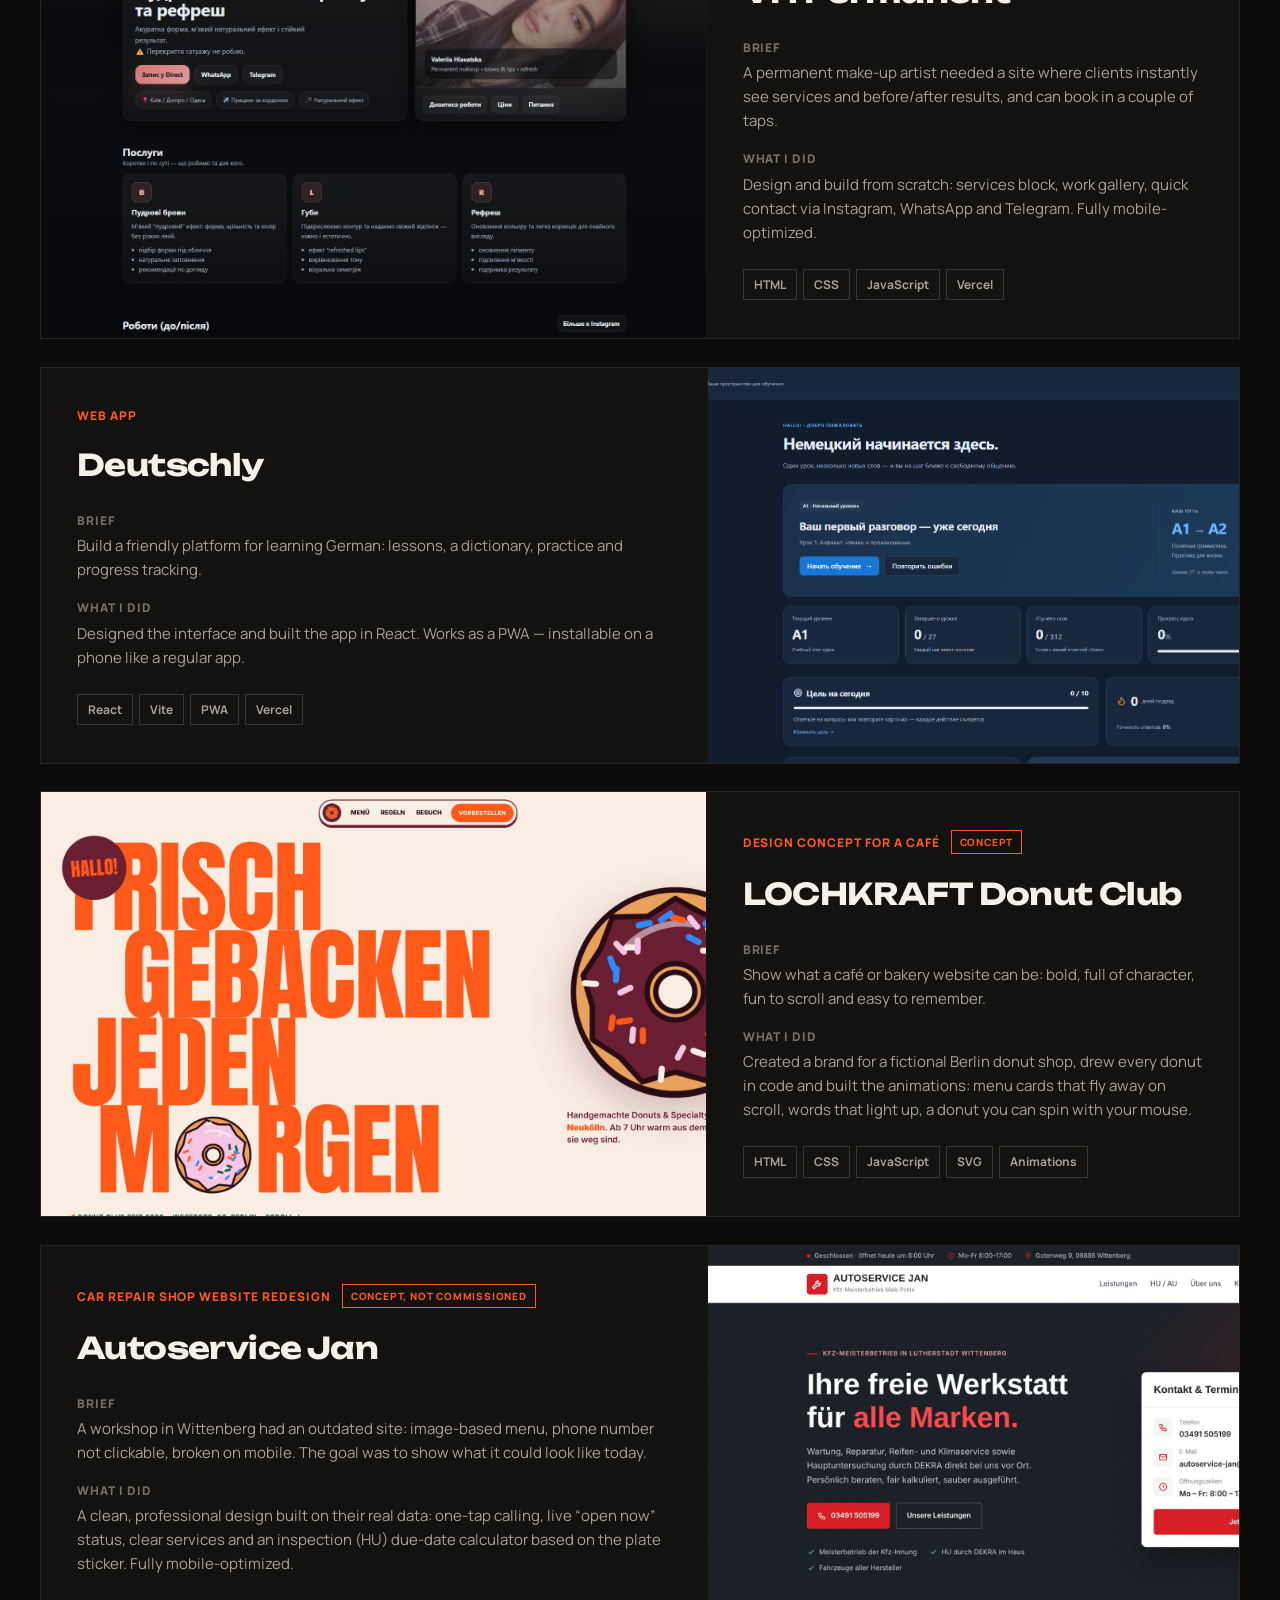
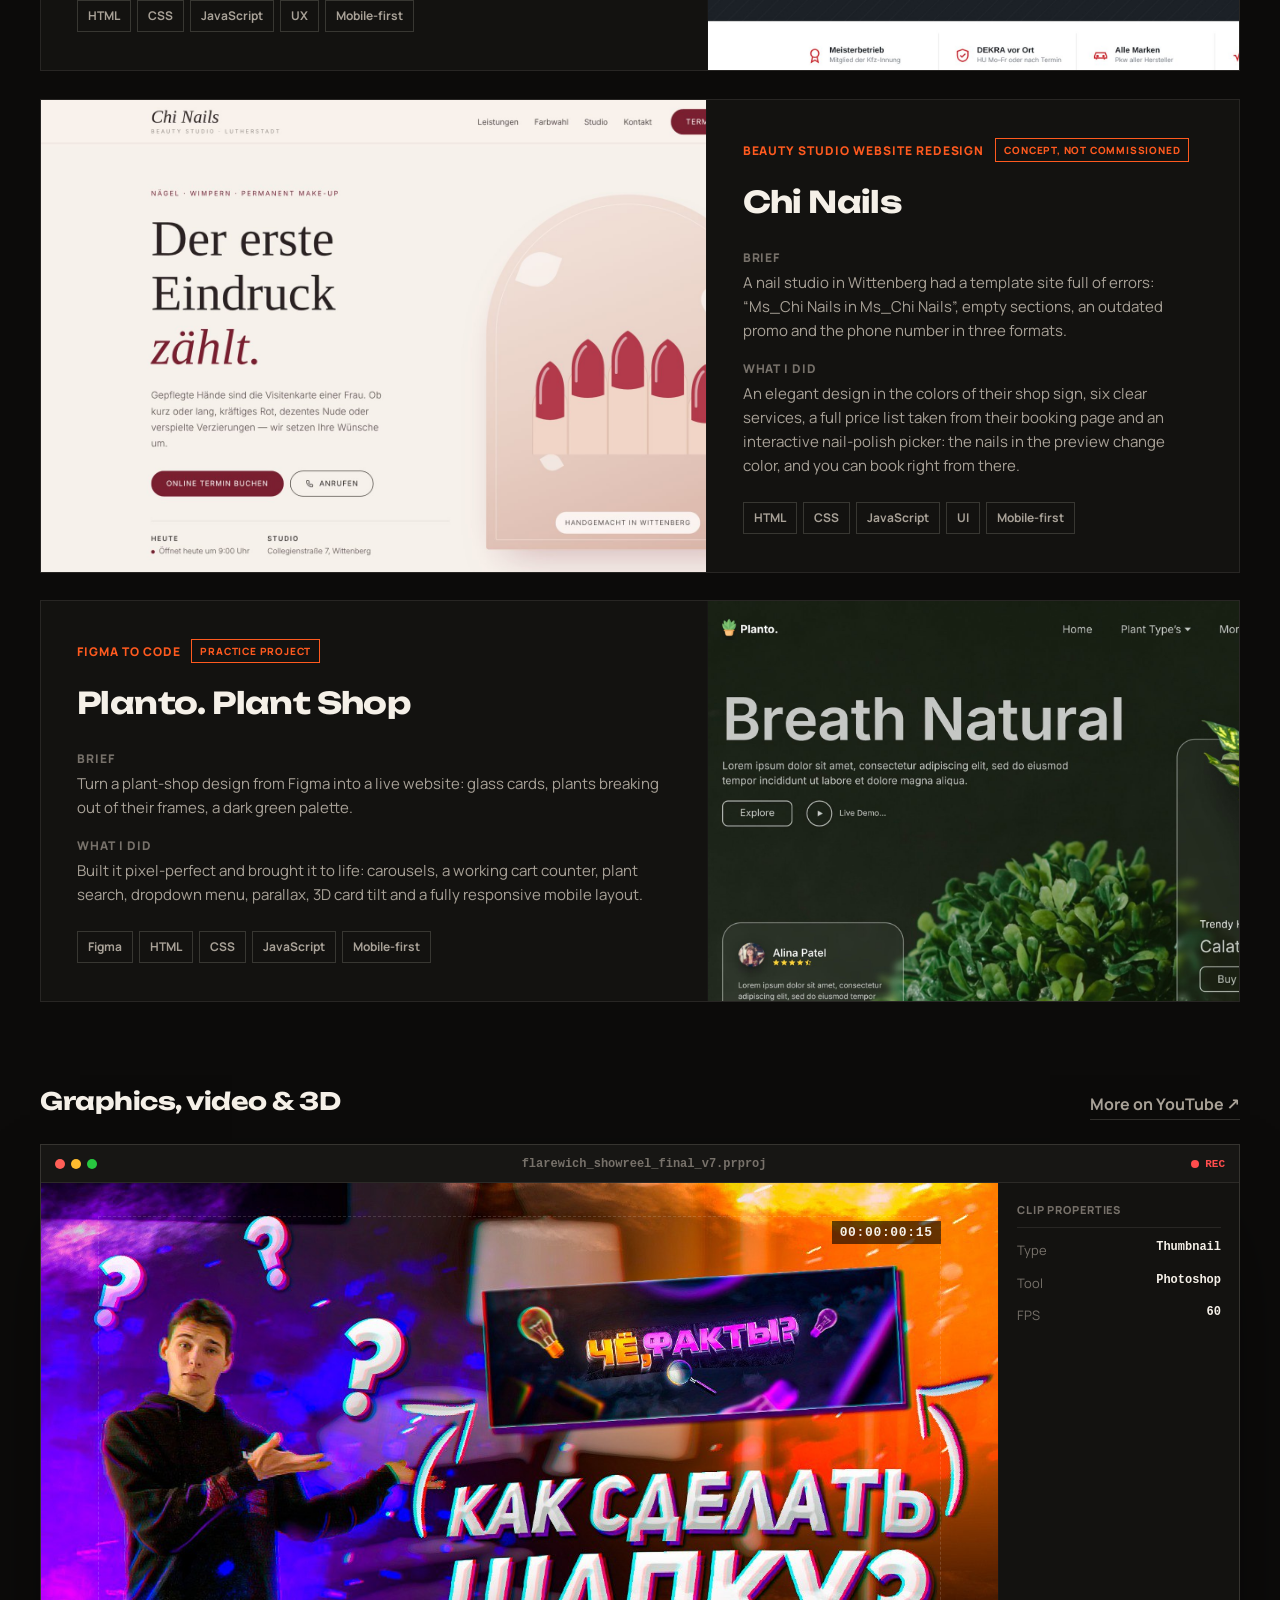
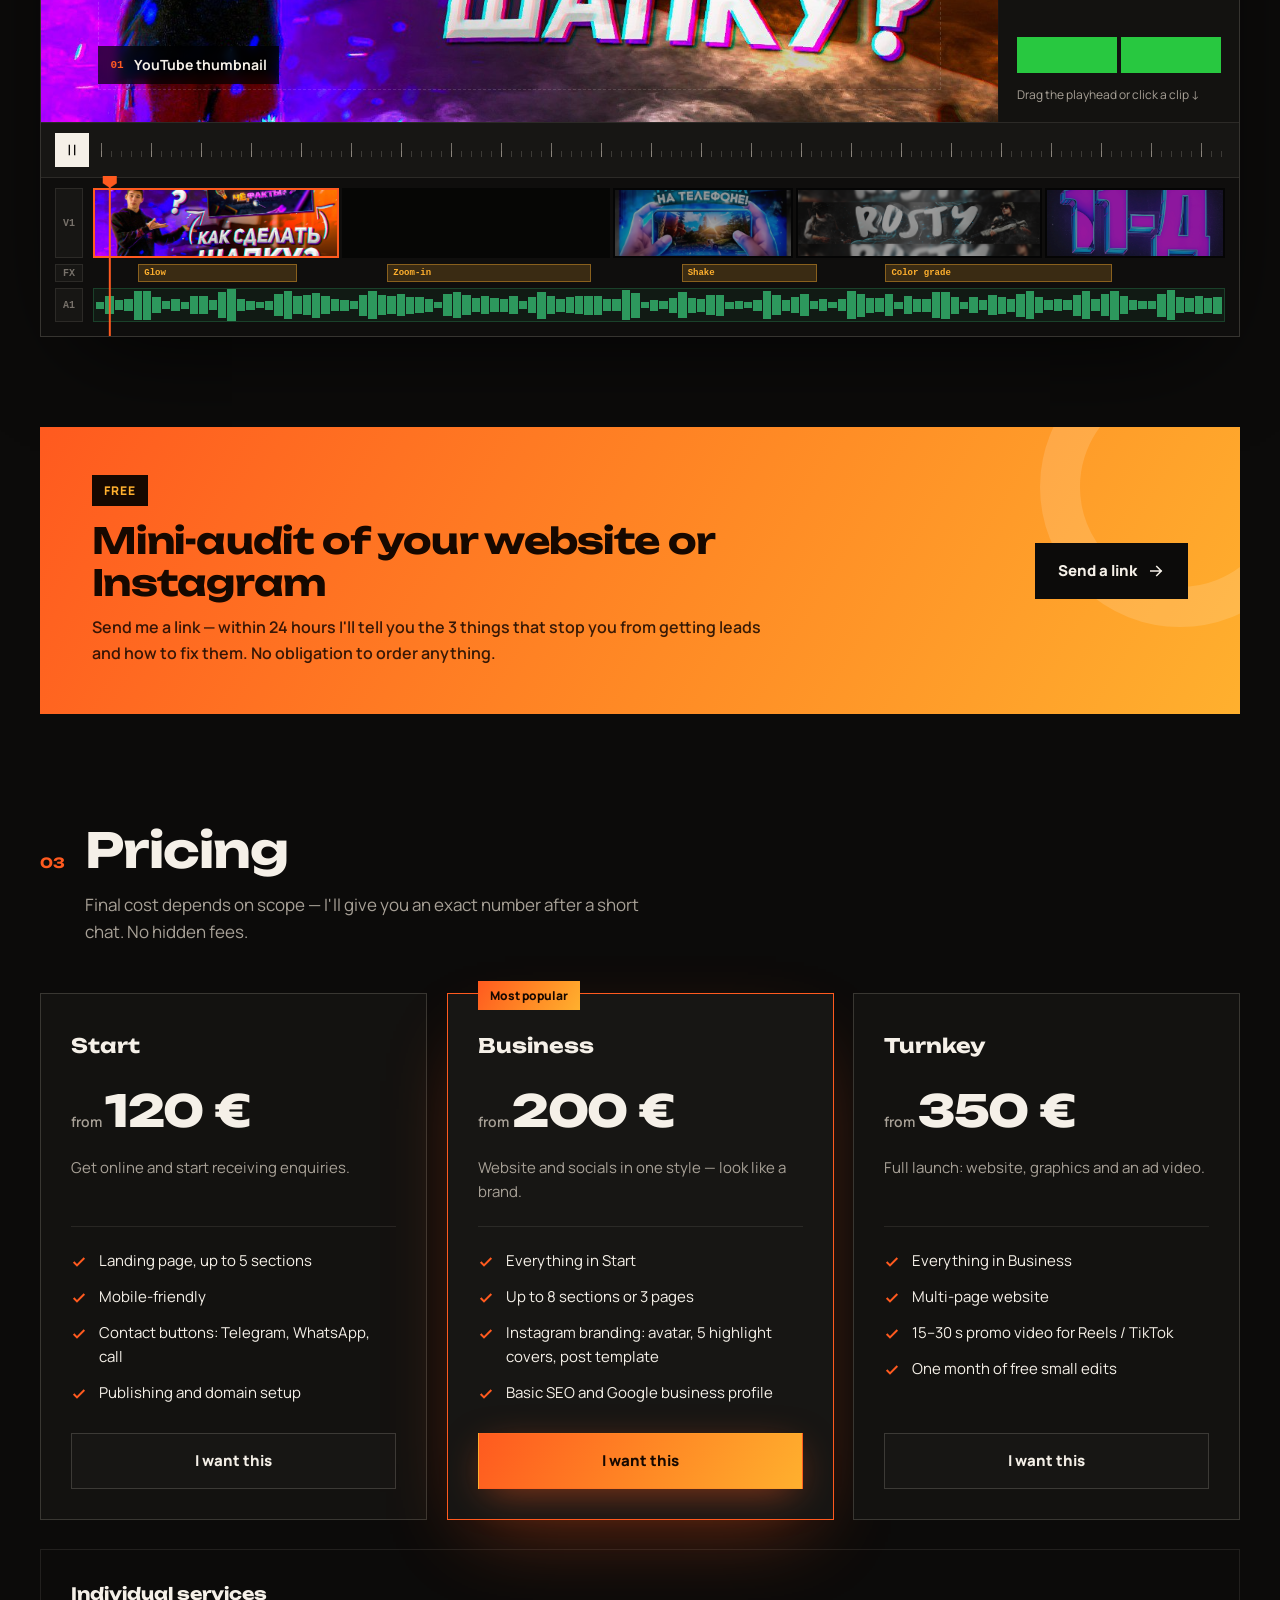
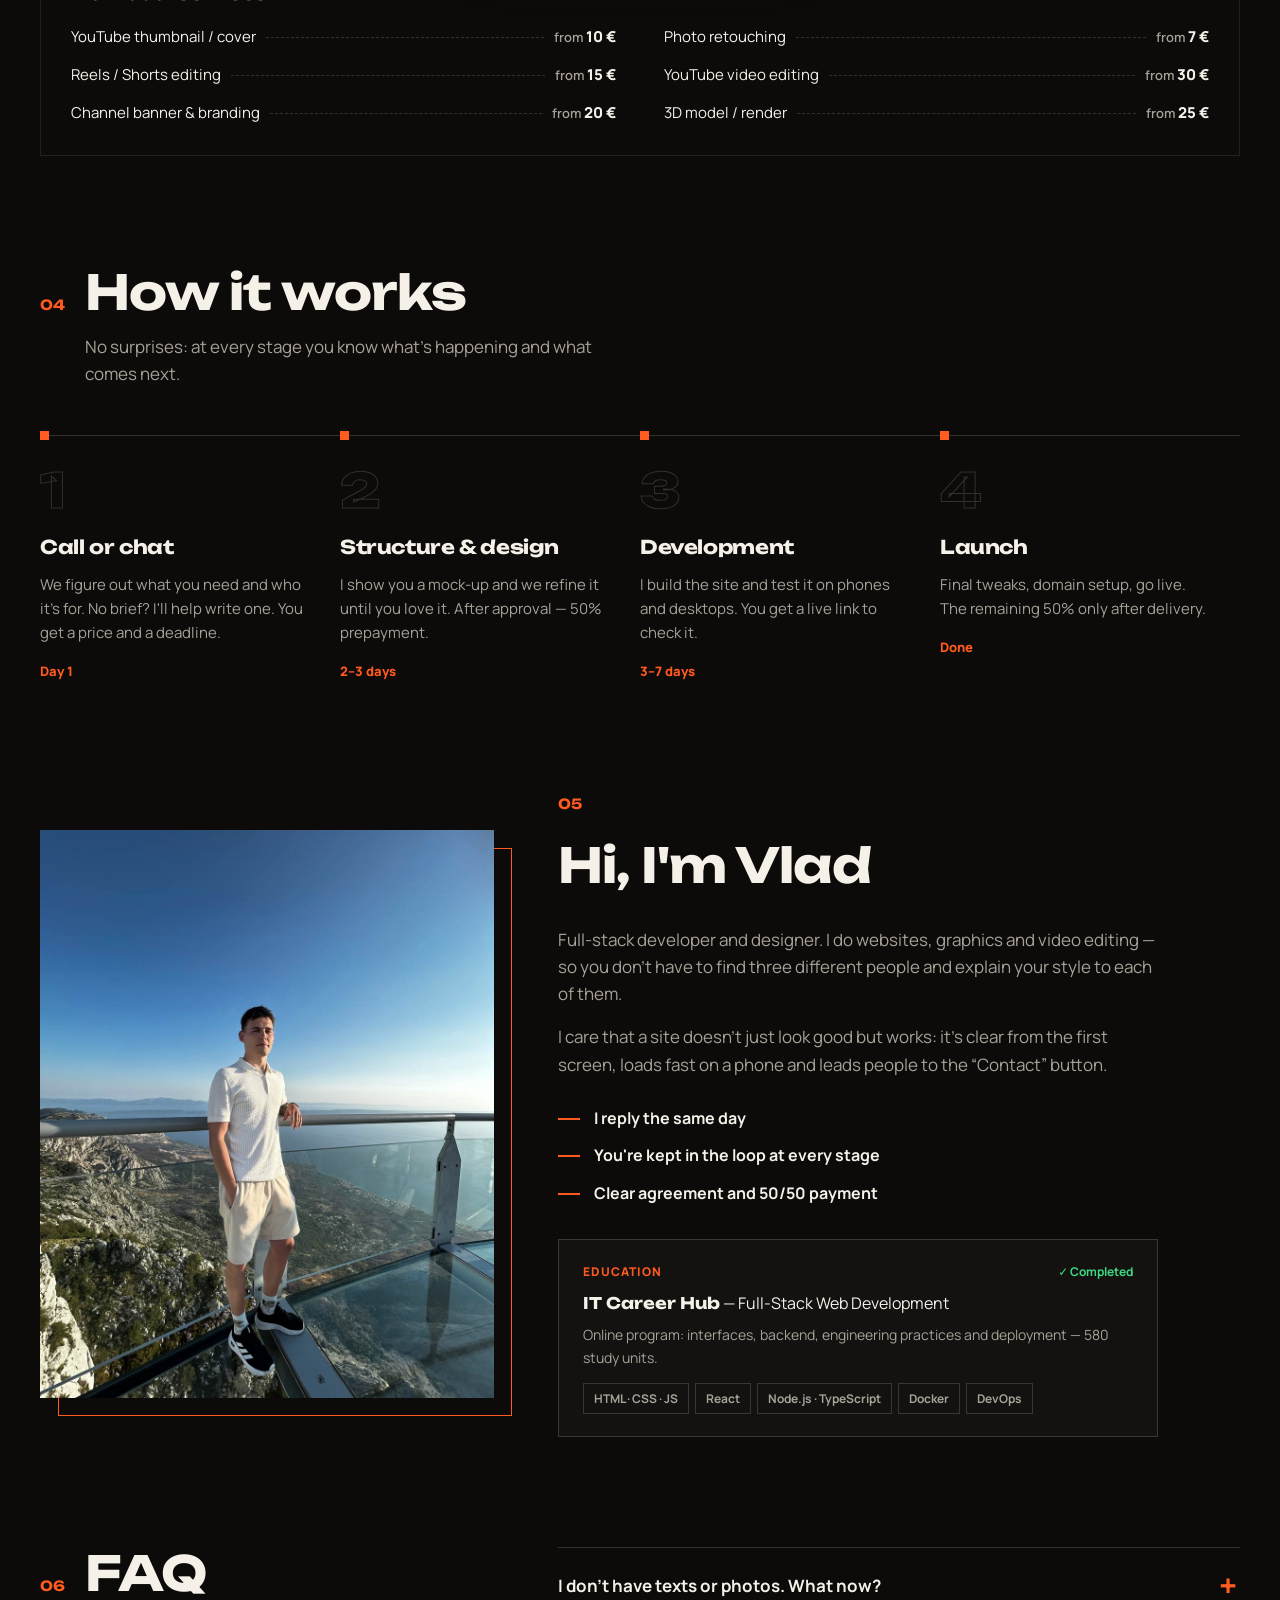
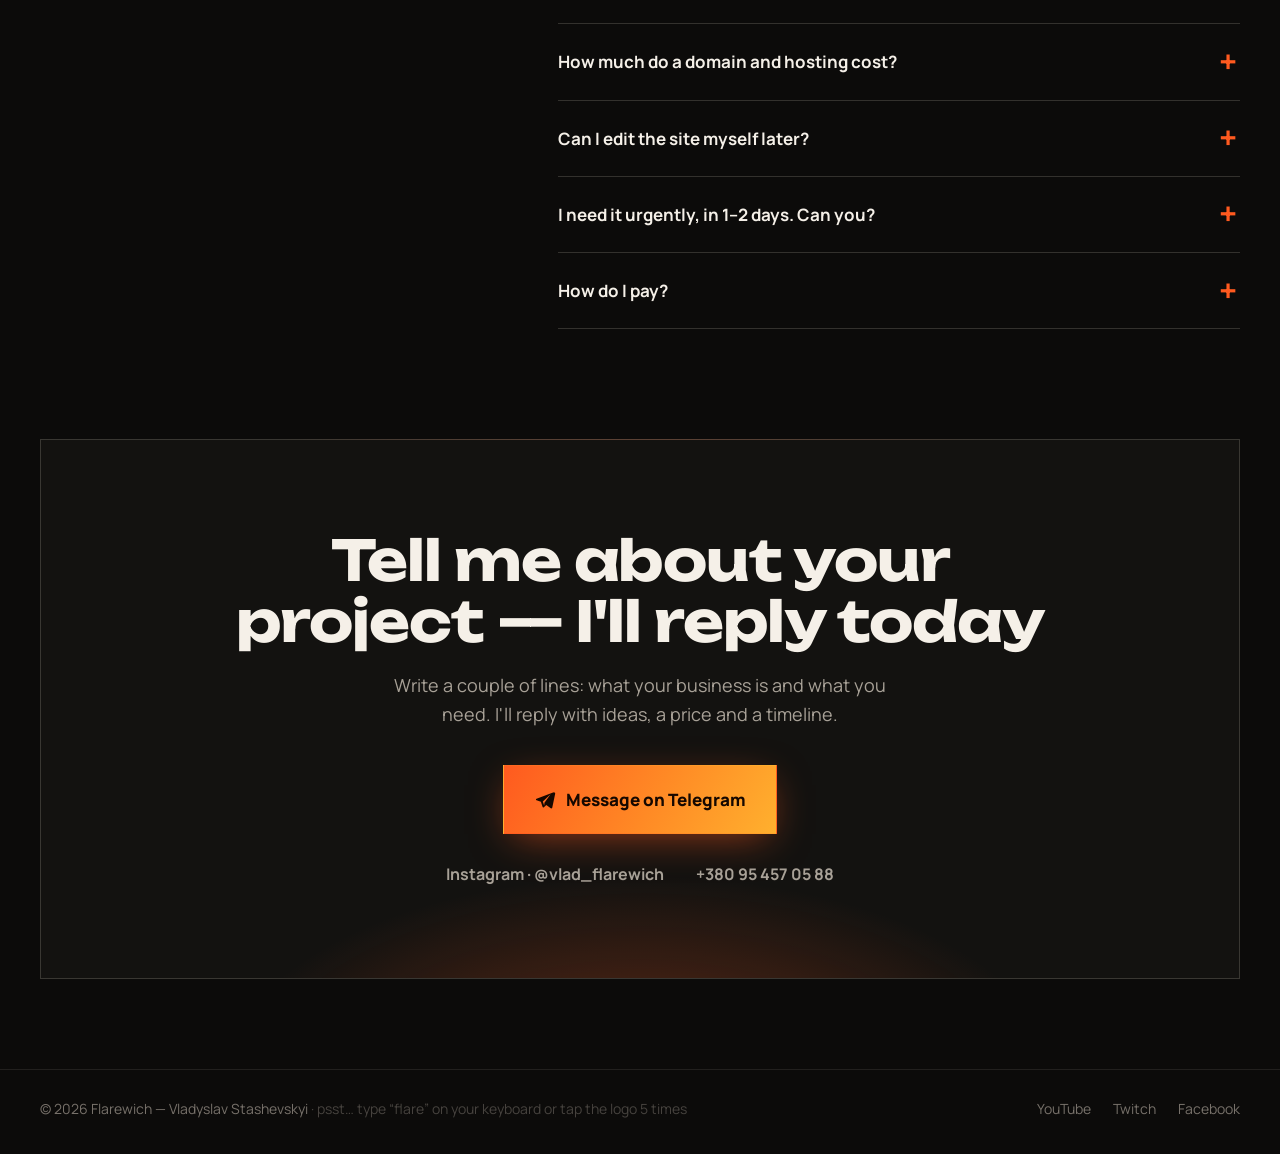
==== commit 546f1065: "Поставить NITRO и FitMaker первыми в работах Co-Authored-By: Claude Opus 5.5 <noreply@anthropic.com>" ====
--- a/index.html
+++ b/index.html
@@ -187,7 +187,41 @@
           </div>
 
           <div class="cases">
-            <!-- Case 1 -->
+            <!-- Case 1: Figma to code, scroll animation -->
+            <article class="case reveal">
+              <a class="case-img" href="concepts/nitro/" target="_blank" rel="noreferrer">
+                <img src="img/concept-nitro.jpg" alt="NITRO Energy Drink — animated website, Figma to code" loading="lazy" style="object-position: left top" />
+                <span class="case-open" data-i18n="open_site">Открыть сайт ↗</span>
+              </a>
+              <div class="case-body">
+                <div class="case-tag"><span data-i18n="c7_tag">Вёрстка из Figma</span> <span class="badge-concept" data-i18n="c7_badge">Учебный проект</span></div>
+                <h3>NITRO. Energy Drink</h3>
+                <dl class="case-dl">
+                  <div><dt data-i18n="task">Задача</dt><dd data-i18n="c9_task">Оживить три статичных кадра из Figma для бренда энергетика: огромный логотип с банкой, блок «Since 2002» и линейку из пяти вкусов.</dd></div>
+                  <div><dt data-i18n="done">Что сделал</dt><dd data-i18n="c9_done">Собрал из кадров одну сцену на прокрутке (GSAP ScrollTrigger): банка встаёт, крутится и меняет вкус, а вместе с ней перекрашивается весь сайт. Добавил вспышку молнии, блик по банке, искры на фоне, ленту со скоростью от скролла, витрину с вращением банок и корзину.</dd></div>
+                </dl>
+                <div class="chips"><span>Figma</span><span>GSAP</span><span>HTML</span><span>CSS</span><span>JavaScript</span></div>
+              </div>
+            </article>
+
+            <!-- Case 2: Figma to code -->
+            <article class="case case-rev reveal">
+              <a class="case-img" href="concepts/fitmaker/" target="_blank" rel="noreferrer">
+                <img src="img/concept-fitmaker.jpg" alt="FitMaker — fitness website, Figma to code" loading="lazy" style="object-position: left top" />
+                <span class="case-open" data-i18n="open_site">Открыть сайт ↗</span>
+              </a>
+              <div class="case-body">
+                <div class="case-tag"><span data-i18n="c7_tag">Вёрстка из Figma</span> <span class="badge-concept" data-i18n="c7_badge">Учебный проект</span></div>
+                <h3>FitMaker. Fitness &amp; Gym</h3>
+                <dl class="case-dl">
+                  <div><dt data-i18n="task">Задача</dt><dd data-i18n="c8_task">Превратить тёмный макет фитнес-платформы из Figma в живой лендинг: десять секций, красно-оранжевые градиенты, тарифы, тренеры, отзывы и блог.</dd></div>
+                  <div><dt data-i18n="done">Что сделал</dt><dd data-i18n="c8_done">Сверстал макет, выгрузил из него все изображения и оживил: параллакс героя за мышкой, счётчики цифр, 3D-наклон карточек, переключатель тарифов месяц/год, слайдеры тренеров и инструментов, смена отзывов, вкладки регистрации, FAQ-аккордеон и адаптив под телефон.</dd></div>
+                </dl>
+                <div class="chips"><span>Figma</span><span>HTML</span><span>CSS</span><span>JavaScript</span><span data-i18n="chip_mobile">Mobile-first</span></div>
+              </div>
+            </article>
+
+            <!-- Case 3 -->
             <article class="case reveal">
               <a class="case-img" href="https://vhpermanent.vercel.app/" target="_blank" rel="noreferrer">
                 <img src="img/screen%20suite%201.png" alt="VH Permanent website" loading="lazy" />
@@ -204,7 +238,7 @@
               </div>
             </article>
 
-            <!-- Case 2 -->
+            <!-- Case 4 -->
             <article class="case case-rev reveal">
               <a class="case-img" href="https://deutschly-beta-phi.vercel.app/" target="_blank" rel="noreferrer">
                 <img src="img/Deutchly.png" alt="Deutschly web app" loading="lazy" />
@@ -221,7 +255,7 @@
               </div>
             </article>
 
-            <!-- Case 4: concept -->
+            <!-- Case 5: concept -->
             <article class="case reveal">
               <a class="case-img" href="concepts/lochkraft/" target="_blank" rel="noreferrer">
                 <img src="img/concept-lochkraft.jpg" alt="LOCHKRAFT Donut Club — concept website" loading="lazy" style="object-position: left center" />
@@ -238,7 +272,7 @@
               </div>
             </article>
 
-            <!-- Case 5: redesign concept -->
+            <!-- Case 6: redesign concept -->
             <article class="case case-rev reveal">
               <a class="case-img" href="concepts/autoservice-jan/" target="_blank" rel="noreferrer">
                 <img src="img/concept-autoservice-jan.jpg" alt="Autoservice Jan — Redesign-Konzept" loading="lazy" style="object-position: left top" />
@@ -255,7 +289,7 @@
               </div>
             </article>
 
-            <!-- Case 6: redesign concept -->
+            <!-- Case 7: redesign concept -->
             <article class="case reveal">
               <a class="case-img" href="concepts/chi-nails/" target="_blank" rel="noreferrer">
                 <img src="img/concept-chi-nails.jpg" alt="Chi Nails — Redesign-Konzept" loading="lazy" style="object-position: left top" />
@@ -272,7 +306,7 @@
               </div>
             </article>
 
-            <!-- Case 7: Figma to code -->
+            <!-- Case 8: Figma to code -->
             <article class="case case-rev reveal">
               <a class="case-img" href="concepts/planto/" target="_blank" rel="noreferrer">
                 <img src="img/concept-planto.jpg" alt="Planto — plant shop, Figma to code" loading="lazy" style="object-position: left top" />
@@ -286,40 +320,6 @@
                   <div><dt data-i18n="done">Что сделал</dt><dd data-i18n="c7_done">Сверстал макет пиксель в пиксель и оживил его: карусели, рабочая корзина со счётчиком, поиск по растениям, выпадающее меню, параллакс, 3D-наклон карточек и полная адаптация под телефон.</dd></div>
                 </dl>
                 <div class="chips"><span>Figma</span><span>HTML</span><span>CSS</span><span>JavaScript</span><span data-i18n="chip_mobile">Mobile-first</span></div>
-              </div>
-            </article>
-
-            <!-- Case 8: Figma to code -->
-            <article class="case reveal">
-              <a class="case-img" href="concepts/fitmaker/" target="_blank" rel="noreferrer">
-                <img src="img/concept-fitmaker.jpg" alt="FitMaker — fitness website, Figma to code" loading="lazy" style="object-position: left top" />
-                <span class="case-open" data-i18n="open_site">Открыть сайт ↗</span>
-              </a>
-              <div class="case-body">
-                <div class="case-tag"><span data-i18n="c7_tag">Вёрстка из Figma</span> <span class="badge-concept" data-i18n="c7_badge">Учебный проект</span></div>
-                <h3>FitMaker. Fitness &amp; Gym</h3>
-                <dl class="case-dl">
-                  <div><dt data-i18n="task">Задача</dt><dd data-i18n="c8_task">Превратить тёмный макет фитнес-платформы из Figma в живой лендинг: десять секций, красно-оранжевые градиенты, тарифы, тренеры, отзывы и блог.</dd></div>
-                  <div><dt data-i18n="done">Что сделал</dt><dd data-i18n="c8_done">Сверстал макет, выгрузил из него все изображения и оживил: параллакс героя за мышкой, счётчики цифр, 3D-наклон карточек, переключатель тарифов месяц/год, слайдеры тренеров и инструментов, смена отзывов, вкладки регистрации, FAQ-аккордеон и адаптив под телефон.</dd></div>
-                </dl>
-                <div class="chips"><span>Figma</span><span>HTML</span><span>CSS</span><span>JavaScript</span><span data-i18n="chip_mobile">Mobile-first</span></div>
-              </div>
-            </article>
-
-            <!-- Case 9: Figma to code, scroll animation -->
-            <article class="case case-rev reveal">
-              <a class="case-img" href="concepts/nitro/" target="_blank" rel="noreferrer">
-                <img src="img/concept-nitro.jpg" alt="NITRO Energy Drink — animated website, Figma to code" loading="lazy" style="object-position: left top" />
-                <span class="case-open" data-i18n="open_site">Открыть сайт ↗</span>
-              </a>
-              <div class="case-body">
-                <div class="case-tag"><span data-i18n="c7_tag">Вёрстка из Figma</span> <span class="badge-concept" data-i18n="c7_badge">Учебный проект</span></div>
-                <h3>NITRO. Energy Drink</h3>
-                <dl class="case-dl">
-                  <div><dt data-i18n="task">Задача</dt><dd data-i18n="c9_task">Оживить три статичных кадра из Figma для бренда энергетика: огромный логотип с банкой, блок «Since 2002» и линейку из пяти вкусов.</dd></div>
-                  <div><dt data-i18n="done">Что сделал</dt><dd data-i18n="c9_done">Собрал из кадров одну сцену на прокрутке (GSAP ScrollTrigger): банка встаёт, крутится и меняет вкус, а вместе с ней перекрашивается весь сайт. Добавил вспышку молнии, блик по банке, искры на фоне, ленту со скоростью от скролла, витрину с вращением банок и корзину.</dd></div>
-                </dl>
-                <div class="chips"><span>Figma</span><span>GSAP</span><span>HTML</span><span>CSS</span><span>JavaScript</span></div>
               </div>
             </article>
           </div>
